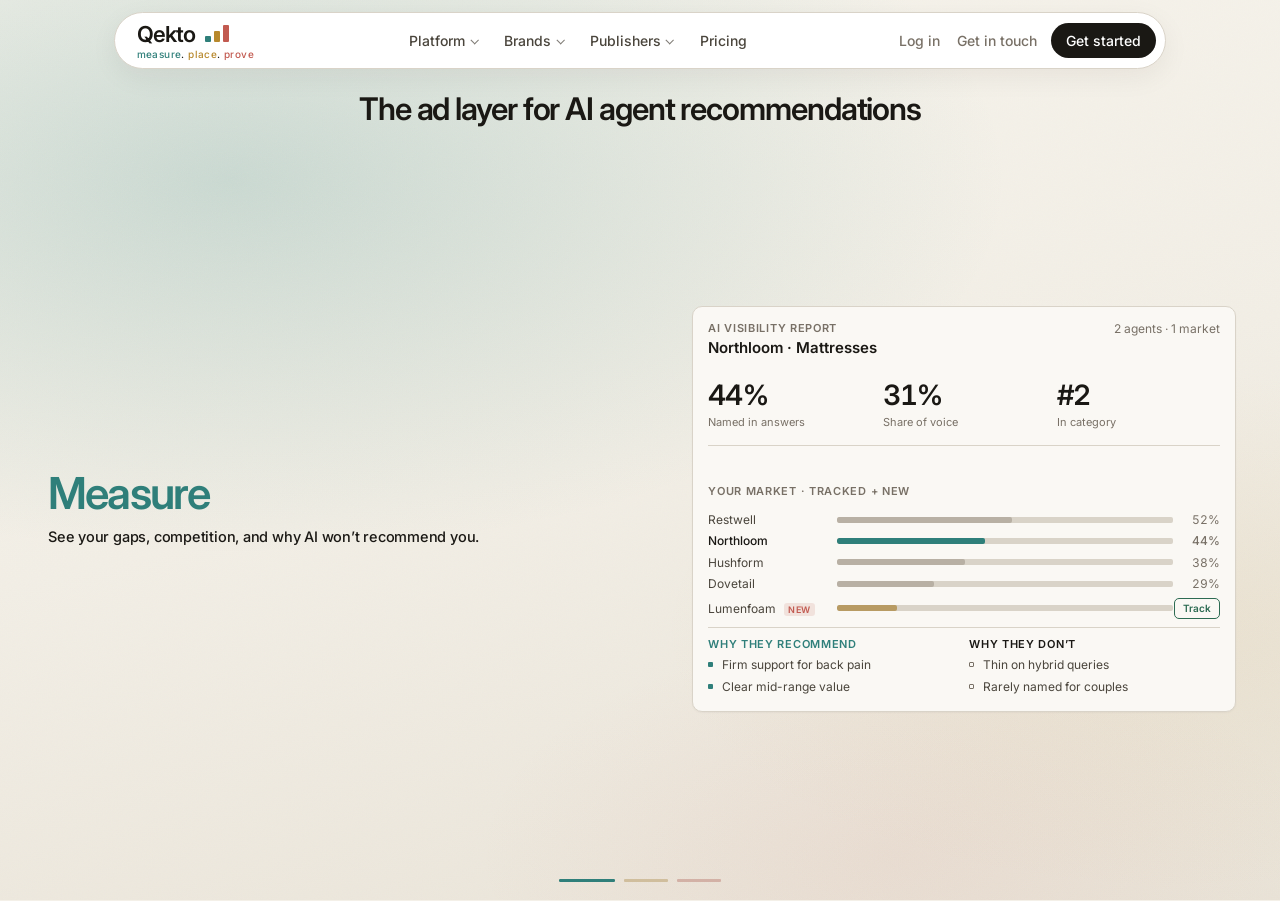
==== index.html @ 801cc5a2 "Label Place and Prove mocks as illustrative examples. Keeps campaign/proof UI from reading as shippe" ====
﻿<!DOCTYPE html>
<html lang="en">
  <head>
    <meta charset="UTF-8" />
    <meta name="viewport" content="width=device-width, initial-scale=1" />
    <title>Qekto | The ad layer for AI agent recommendations</title>
    <meta
      name="description"
      content="Measure where agents name you and where you lack, place labeled campaign content, prove the lift."
    />
    <link rel="icon" href="/assets/favicon.svg" type="image/svg+xml" />
    <link rel="icon" href="/assets/favicon-48.png" type="image/png" sizes="48x48" />
    <link rel="icon" href="/assets/favicon-192.png" type="image/png" sizes="192x192" />
    <link rel="apple-touch-icon" href="/assets/favicon-192.png" />
    <link rel="preconnect" href="https://fonts.googleapis.com" />
    <link rel="preconnect" href="https://fonts.gstatic.com" crossorigin />
    <link
      href="https://fonts.googleapis.com/css2?family=Inter:wght@400;500;600&display=swap"
      rel="stylesheet"
    />
    <link rel="stylesheet" href="styles.css" />
  
    <script type="application/ld+json">
      {
        "@context": "https://schema.org",
        "@type": "Organization",
        "name": "Qekto",
        "url": "https://qekto.com",
        "logo": "https://qekto.com/assets/favicon-512.png"
      }
    </script>
  </head>
  <body>
    <header class="site-header">
      <div class="top">
        <div class="nav-shell">
        <a class="logo" href="/">
          <span class="logo-mark">
            Qekto
            <span class="triad" aria-hidden="true">
              <span class="dot teal"></span>
              <span class="dot yellow"></span>
              <span class="dot red"></span>
            </span>
          </span>
          <span class="logo-tag" aria-hidden="true">
            <span class="teal-text">measure</span>.
            <span class="yellow-text">place</span>.
            <span class="red-text">prove</span>
          </span>
        </a>

        <nav class="site-nav" aria-label="Primary">
          <div class="nav-item">
            <button type="button" class="nav-trigger" aria-expanded="false" data-panel="platform">
              Platform
              <span class="nav-chevron" aria-hidden="true"></span>
            </button>
          </div>

          <div class="nav-item">
            <button type="button" class="nav-trigger" aria-expanded="false" data-panel="brands">
              Brands
              <span class="nav-chevron" aria-hidden="true"></span>
            </button>
          </div>

          <div class="nav-item">
            <button type="button" class="nav-trigger" aria-expanded="false" data-panel="publishers">
              Publishers
              <span class="nav-chevron" aria-hidden="true"></span>
            </button>
          </div>

          <a class="nav-text" href="/pricing.html">Pricing</a>
        </nav>

        <nav class="top-nav" aria-label="Account">
          <a href="https://qekto.app/login">Log in</a>
          <a href="mailto:r1ashwindeshpande@gmail.com?subject=Qekto%20-%20get%20in%20touch">Get in touch</a>
          <a class="btn" href="https://qekto.app/login">Get started</a>
        </nav>

        <button type="button" class="menu-toggle" aria-label="Open menu" aria-expanded="false">
          <span></span><span></span><span></span>
        </button>
        </div>

        <div class="mega-layer">
          <div class="mega" id="panel-platform" hidden>
            <div class="mega-grid">
              <div class="mega-col">
                <p class="mega-heading">The loop</p>
                <a class="mega-link" href="/#measure">
                  <span class="mega-title teal-text">Measure</span>
                  <span class="mega-desc">Gaps, competition, full market, and why AI won’t recommend you.</span>
                </a>
                <a class="mega-link" href="/#place">
                  <span class="mega-title yellow-text">Place</span>
                  <span class="mega-desc">Run campaigns. Place labeled content agents cite.</span>
                </a>
                <a class="mega-link" href="/#prove">
                  <span class="mega-title red-text">Prove</span>
                  <span class="mega-desc">Re-run the same checks. Show the lift.</span>
                </a>
              </div>
              <div class="mega-col">
                <p class="mega-heading">Coming next</p>
                <a class="mega-link" href="/brands.html#alerts">
                  <span class="mega-title">Alerts</span>
                  <span class="mega-desc">Know when share of voice moves.</span>
                </a>
                <a class="mega-link" href="/brands.html#campaigns">
                  <span class="mega-title">Campaigns</span>
                  <span class="mega-desc">Approve a recommended place → prove run.</span>
                </a>
              </div>
              <div class="mega-aside">
                <p class="mega-aside-kicker">Company</p>
                <p class="mega-aside-line">The ad layer for AI agent recommendations.</p>
                <a class="mega-aside-cta" href="https://qekto.app/login">Get started</a>
              </div>
            </div>
          </div>

          <div class="mega" id="panel-brands" hidden>
            <div class="mega-grid mega-grid-2">
              <div class="mega-col">
                <p class="mega-heading">For brands</p>
                <a class="mega-link" href="/brands.html">
                  <span class="mega-title">Overview</span>
                  <span class="mega-desc">Status is the wedge. The ad network is the company.</span>
                </a>
                <a class="mega-link" href="/brands.html#status">
                  <span class="mega-title">AI visibility</span>
                  <span class="mega-desc">Share of voice, queries won and lost.</span>
                </a>
                <a class="mega-link" href="/brands.html#campaigns">
                  <span class="mega-title">Run a campaign</span>
                  <span class="mega-desc">Place where agents read. Prove lift.</span>
                </a>
              </div>
              <div class="mega-aside">
                <p class="mega-aside-kicker">Brands</p>
                <p class="mega-aside-line">Measure gaps. Place with campaigns. Prove the lift.</p>
                <a class="mega-aside-cta" href="https://qekto.app/login">Get started</a>
              </div>
            </div>
          </div>

          <div class="mega" id="panel-publishers" hidden>
            <div class="mega-grid mega-grid-2">
              <div class="mega-col">
                <p class="mega-heading">For publishers</p>
                <a class="mega-link" href="/publishers.html">
                  <span class="mega-title">Overview</span>
                  <span class="mega-desc">Host labeled placements agents already read.</span>
                </a>
                <a class="mega-link" href="/publishers.html#earn">
                  <span class="mega-title">Earn</span>
                  <span class="mega-desc">Brands pay to place. You keep the page real.</span>
                </a>
                <a class="mega-link" href="/publishers.html#apply">
                  <span class="mega-title">Apply</span>
                  <span class="mega-desc">Pilot network — invitation first.</span>
                </a>
              </div>
              <div class="mega-aside">
                <p class="mega-aside-kicker">Publishers</p>
                <p class="mega-aside-line">Same open web agents cite — sponsored, labeled, not cloaked.</p>
                <a class="mega-aside-cta" href="/publishers.html#apply">Apply to host →</a>
              </div>
            </div>
          </div>
        </div>
      </div>
    </header>

    <div class="mobile-drawer" id="mobile-drawer" hidden>
      <div class="mobile-drawer-bar">
        <button type="button" class="mobile-back" hidden aria-hidden="true">
          <span class="mobile-back-chevron" aria-hidden="true"></span>
          Back
        </button>
        <a class="mobile-drawer-logo" href="/">Qekto</a>
        <button type="button" class="mobile-close" aria-label="Close menu">
          <span aria-hidden="true"></span>
        </button>
      </div>

      <div class="mobile-drawer-body">
        <div class="mobile-panel is-active" data-panel="root">
          <button type="button" class="mobile-row" data-go="platform">
            <span>Platform</span>
            <span class="mobile-row-chevron" aria-hidden="true"></span>
          </button>
          <button type="button" class="mobile-row" data-go="brands">
            <span>Brands</span>
            <span class="mobile-row-chevron" aria-hidden="true"></span>
          </button>
          <button type="button" class="mobile-row" data-go="publishers">
            <span>Publishers</span>
            <span class="mobile-row-chevron" aria-hidden="true"></span>
          </button>
          <a class="mobile-row" href="/pricing.html">Pricing</a>
          <a class="mobile-row mobile-row-quiet" href="https://qekto.app/login">Sign in</a>
        </div>

        <div class="mobile-panel" data-panel="platform" hidden>
          <div class="mobile-section">
            <p class="mobile-section-title">The loop</p>
            <a class="mobile-link" href="/#measure">
              <span class="mobile-link-title teal-text">Measure</span>
              <span class="mobile-link-desc">Gaps, competition, full market, and why AI won’t recommend you.</span>
            </a>
            <a class="mobile-link" href="/#place">
              <span class="mobile-link-title yellow-text">Place</span>
              <span class="mobile-link-desc">Run campaigns. Place labeled content agents cite.</span>
            </a>
            <a class="mobile-link" href="/#prove">
              <span class="mobile-link-title red-text">Prove</span>
              <span class="mobile-link-desc">Re-run the same checks. Show the lift.</span>
            </a>
          </div>
          <div class="mobile-section">
            <p class="mobile-section-title">Coming next</p>
            <a class="mobile-link" href="/brands.html#alerts">
              <span class="mobile-link-title">Alerts</span>
              <span class="mobile-link-desc">Know when share of voice moves.</span>
            </a>
            <a class="mobile-link" href="/brands.html#campaigns">
              <span class="mobile-link-title">Campaigns</span>
              <span class="mobile-link-desc">Approve a recommended place → prove run.</span>
            </a>
          </div>
        </div>

        <div class="mobile-panel" data-panel="brands" hidden>
          <div class="mobile-section">
            <p class="mobile-section-title">For brands</p>
            <a class="mobile-link" href="/brands.html">
              <span class="mobile-link-title">Overview</span>
              <span class="mobile-link-desc">Status is the wedge. The ad network is the company.</span>
            </a>
            <a class="mobile-link" href="/brands.html#status">
              <span class="mobile-link-title">AI visibility</span>
              <span class="mobile-link-desc">Share of voice, queries won and lost.</span>
            </a>
            <a class="mobile-link" href="/brands.html#campaigns">
              <span class="mobile-link-title">Run a campaign</span>
              <span class="mobile-link-desc">Place where agents read. Prove lift.</span>
            </a>
          </div>
        </div>

        <div class="mobile-panel" data-panel="publishers" hidden>
          <div class="mobile-section">
            <p class="mobile-section-title">For publishers</p>
            <a class="mobile-link" href="/publishers.html">
              <span class="mobile-link-title">Overview</span>
              <span class="mobile-link-desc">Host labeled placements agents already read.</span>
            </a>
            <a class="mobile-link" href="/publishers.html#earn">
              <span class="mobile-link-title">Earn</span>
              <span class="mobile-link-desc">Brands pay to place. You keep the page real.</span>
            </a>
            <a class="mobile-link" href="/publishers.html#apply">
              <span class="mobile-link-title">Apply</span>
              <span class="mobile-link-desc">Pilot network — invitation first.</span>
            </a>
          </div>
        </div>
      </div>

      <div class="mobile-drawer-auth">
        <a class="btn" href="https://qekto.app/login">Get started</a>
        <a class="btn btn-outline" href="mailto:r1ashwindeshpande@gmail.com?subject=Qekto%20-%20get%20in%20touch">Get in touch</a>
      </div>
    </div>

    <p class="company-pitch">The ad layer for AI agent recommendations</p>

    <div class="rail" data-step="0">
      <section class="beat is-active" data-beat="0" id="measure">
        <div class="beat-copy">
          <h1 class="teal-text">Measure</h1>
          <p class="lead">See your gaps, competition, and why AI won’t recommend you.</p>
        </div>

        <div class="instance" aria-hidden="true">
          <div class="ui-card">
            <div class="ui-top">
              <div>
                <p class="ui-eyebrow">AI Visibility Report</p>
                <p class="ui-brand">Northloom · Mattresses</p>
              </div>
              <p class="ui-agents">2 agents · 1 market</p>
            </div>
            <div class="ui-stats">
              <div>
                <p class="ui-stat-num teal-text">44%</p>
                <p class="ui-stat-label">Named in answers</p>
              </div>
              <div>
                <p class="ui-stat-num teal-text">31%</p>
                <p class="ui-stat-label">Share of voice</p>
              </div>
              <div>
                <p class="ui-stat-num">#2</p>
                <p class="ui-stat-label">In category</p>
              </div>
            </div>
            <p class="ui-section">Your market · tracked + new</p>
            <ul class="sov-list">
              <li>
                <span>Restwell</span>
                <span class="bar-track"><span class="bar" style="--w: 52%"></span></span>
                <span class="pct">52%</span>
              </li>
              <li class="you">
                <span>Northloom</span>
                <span class="bar-track"><span class="bar you-bar" style="--w: 44%"></span></span>
                <span class="pct teal-text">44%</span>
              </li>
              <li>
                <span>Hushform</span>
                <span class="bar-track"><span class="bar" style="--w: 38%"></span></span>
                <span class="pct">38%</span>
              </li>
              <li>
                <span>Dovetail</span>
                <span class="bar-track"><span class="bar" style="--w: 29%"></span></span>
                <span class="pct">29%</span>
              </li>
              <li class="detected">
                <span>Lumenfoam <em class="new-tag">New</em></span>
                <span class="bar-track"><span class="bar" style="--w: 18%"></span></span>
                <span class="track-chip">Track</span>
              </li>
            </ul>
            <div class="why-grid">
              <div class="why-col why-yes">
                <p class="ui-section">Why they recommend</p>
                <ul class="why-list">
                  <li>Firm support for back pain</li>
                  <li>Clear mid-range value</li>
                </ul>
              </div>
              <div class="why-col why-no">
                <p class="ui-section">Why they don’t</p>
                <ul class="why-list">
                  <li>Thin on hybrid queries</li>
                  <li>Rarely named for couples</li>
                </ul>
              </div>
            </div>
          </div>
        </div>
      </section>

      <section class="beat" data-beat="1" id="place">
        <div class="beat-copy">
          <h1 class="yellow-text">Place content</h1>
          <p class="lead">Run campaigns. Place labeled content agents cite.</p>
          <p class="beat-note">Illustrative example — here&rsquo;s what this will look like. Campaigns are next.</p>
        </div>

        <div class="instance instance-place" aria-hidden="true">
          <div class="place-stage">
            <div class="browser-frame">
              <div class="browser-top">
                <span class="traffic" aria-hidden="true">
                  <span class="tl tl-close"></span>
                  <span class="tl tl-min"></span>
                  <span class="tl tl-max"></span>
                </span>
                <div class="browser-tabs" aria-hidden="true">
                  <span class="browser-tab is-active">
                    <span class="browser-favicon"></span>
                    Best firm mattresses
                  </span>
                </div>
              </div>
              <div class="browser-toolbar" aria-hidden="true">
                <span class="browser-nav">
                  <span class="browser-nav-btn"></span>
                  <span class="browser-nav-btn is-fwd"></span>
                  <span class="browser-nav-btn is-reload"></span>
                </span>
                <div class="browser-omnibox">
                  <span class="browser-lock"></span>
                  <span class="browser-url">restindex.com/best-firm-mattress</span>
                </div>
              </div>
              <div class="ui-card publisher">
                <p class="pub-kicker">Buying guide · Updated this week</p>
                <p class="pub-title">Best firm mattresses for back pain</p>
                <p class="pub-body">
                  Agents reading this page pull brand names from the ranked shortlist
                  below — including labeled picks woven into the article. The page
                  stays a normal guide: clear ranking, plain language, and a
                  sponsored block agents can cite without a hidden trick.
                </p>
                <div class="pub-pick">
                  <p class="pub-pick-label">Sponsored</p>
                  <p class="pub-pick-name">Northloom Firm Support Foam</p>
                  <p class="pub-pick-why">
                    Steady mid-firm feel, long warranty, strong fit for side sleepers
                    with lower-back pain — cited on long-tail support queries.
                  </p>
                </div>
                <ol class="pub-list">
                  <li>Restwell Adaptive</li>
                  <li>Hushform Grid Core</li>
                  <li>Dovetail Dual Comfort</li>
                </ol>
              </div>
            </div>

            <div class="phone-frame">
              <div class="phone-bezel">
                <div class="phone-island"></div>
                <div class="phone-scroll">
                  <p class="phone-site">restindex</p>
                  <p class="phone-kicker">Buying guide</p>
                  <p class="phone-title">Best firm mattresses for back pain</p>
                  <p class="phone-body">
                    Labeled picks agents can cite — not hidden injection.
                  </p>
                  <div class="phone-pick">
                    <p class="phone-pick-label">Sponsored</p>
                    <p class="phone-pick-name">Northloom Firm Support Foam</p>
                    <p class="phone-pick-why">
                      Mid-firm feel · strong for lower-back pain queries
                    </p>
                  </div>
                  <ol class="phone-list">
                    <li>Restwell Adaptive</li>
                    <li>Hushform Grid Core</li>
                    <li>Dovetail Dual Comfort</li>
                  </ol>
                </div>
              </div>
            </div>
          </div>
        </div>
      </section>

      <section class="beat" data-beat="2" id="prove">
        <div class="beat-copy">
          <h1 class="red-text">Prove the lift</h1>
          <p class="lead">Re-run the same checks. Show the before and after.</p>
          <p class="beat-note">Illustrative example — here&rsquo;s what this will look like. Proof runs are next.</p>
        </div>

        <div class="instance" aria-hidden="true">
          <div class="ui-card lift-card">
            <div class="ui-top">
              <div>
                <p class="ui-eyebrow">Campaign receipt</p>
                <p class="ui-brand">Northloom · Mattresses</p>
              </div>
              <p class="ui-agents">14-day window</p>
            </div>
            <div class="ui-stats lift-stats">
              <div>
                <p class="ui-stat-num">11% → <span class="red-text">38%</span></p>
                <p class="ui-stat-label">Named in answers</p>
              </div>
              <div>
                <p class="ui-stat-num red-text">+27 pts</p>
                <p class="ui-stat-label">Absolute lift</p>
              </div>
              <div>
                <p class="ui-stat-num">#6 → <span class="red-text">#2</span></p>
                <p class="ui-stat-label">Category rank</p>
              </div>
            </div>
            <p class="ui-section">Named in answers · 14 days</p>
            <svg
              viewBox="0 0 360 168"
              class="lift-chart"
              role="img"
              aria-label="Named-in-answers rate rising from 11 percent to 38 percent over 14 days"
            >
              <defs>
                <linearGradient id="lift-fill" x1="0" y1="0" x2="0" y2="1">
                  <stop offset="0%" stop-color="#c25a50" stop-opacity="0.22" />
                  <stop offset="100%" stop-color="#c25a50" stop-opacity="0" />
                </linearGradient>
              </defs>
              <line x1="40" y1="28" x2="340" y2="28" class="lift-grid" />
              <line x1="40" y1="60" x2="340" y2="60" class="lift-grid" />
              <line x1="40" y1="92" x2="340" y2="92" class="lift-grid" />
              <line x1="40" y1="124" x2="340" y2="124" class="lift-grid" />
              <text x="34" y="32" class="lift-axis" text-anchor="end">40%</text>
              <text x="34" y="64" class="lift-axis" text-anchor="end">30%</text>
              <text x="34" y="96" class="lift-axis" text-anchor="end">20%</text>
              <text x="34" y="128" class="lift-axis" text-anchor="end">10%</text>
              <text x="40" y="148" class="lift-axis">Day 1</text>
              <text x="190" y="148" class="lift-axis" text-anchor="middle">Day 7</text>
              <text x="340" y="148" class="lift-axis" text-anchor="end">Day 14</text>
              <path
                class="lift-area"
                d="M40,120.5 L80,118 L120,114 L160,102 L200,86 L240,64 L280,48 L340,34.4 L340,124 L40,124 Z"
                fill="url(#lift-fill)"
              />
              <polyline
                class="lift-line"
                points="40,120.5 80,118 120,114 160,102 200,86 240,64 280,48 340,34.4"
                fill="none"
                stroke-width="2.25"
              />
              <circle cx="40" cy="120.5" r="3.5" fill="#787066" />
              <circle class="lift-end" cx="340" cy="34.4" r="4.5" fill="#c25a50" />
              <text x="48" y="118" class="lift-point">11%</text>
              <text x="332" y="28" class="lift-point lift-point-end" text-anchor="end">38%</text>
            </svg>
            <ul class="lift-notes">
              <li>Named in answers +27 pts</li>
              <li>Won “best firm mattress for back pain”</li>
              <li>Cite rate up on long-tail queries</li>
            </ul>
          </div>
        </div>
      </section>
    </div>

    <div class="stepper" role="tablist" aria-label="Product loop">
      <button type="button" class="step-dot is-active" data-go="0" aria-label="Measure">
        <span class="step-fill"></span>
      </button>
      <button type="button" class="step-dot" data-go="1" aria-label="Place content">
        <span class="step-fill"></span>
      </button>
      <button type="button" class="step-dot" data-go="2" aria-label="Prove the lift">
        <span class="step-fill"></span>
      </button>
    </div>

    <div class="dock">
      <div class="dock-auth">
        <a class="btn btn-outline" href="mailto:r1ashwindeshpande@gmail.com?subject=Qekto%20-%20get%20in%20touch">Get in touch</a>
        <a class="btn" href="https://qekto.app/login">Get started</a>
      </div>
    </div>

    <p class="scroll-cue" aria-hidden="true">
      <span class="scroll-cue-chevron"></span>
      <span class="scroll-cue-chevron"></span>
    </p>

    <script src="nav.js" defer></script>
    <script src="stage.js" defer></script>
  </body>
</html>
---- styles.css ----
/* Match ycf26 DESIGN.md — oatmeal chrome + Qekto signal triad. */
:root {
  --accent: #2f7f7a;
  --accent-hover: #256861;
  --canvas: #f4f0e8;
  --ink: #1a1814;
  --body: #4a453c;
  --mute: #787066;
  --hairline: #d9d3c8;
  --hairline-strong: #c4bdb2;
  --signal-teal: #2f7f7a;
  --signal-yellow: #b8892d;
  --signal-red: #c25a50;
  --surface: #faf8f4;
  --header-h: 4.75rem;
  --pitch-h: 3.25rem;
  --dock-h: 5.25rem;
}

* {
  box-sizing: border-box;
  margin: 0;
  padding: 0;
}

html,
body {
  min-height: 100%;
}

body {
  min-height: 100dvh;
  background: var(--canvas);
  color: var(--body);
  font-family: Inter, system-ui, sans-serif;
  font-size: 14px;
  isolation: isolate;
}

/* Soft triad washes + paper grain — landing atmosphere, not flat oatmeal. */
body::before {
  content: "";
  position: fixed;
  inset: 0;
  z-index: -2;
  pointer-events: none;
  background:
    radial-gradient(
      ellipse 90% 60% at 8% 12%,
      color-mix(in srgb, var(--signal-teal) 16%, transparent),
      transparent 62%
    ),
    radial-gradient(
      ellipse 80% 55% at 96% 28%,
      color-mix(in srgb, var(--signal-yellow) 14%, transparent),
      transparent 60%
    ),
    radial-gradient(
      ellipse 85% 58% at 55% 100%,
      color-mix(in srgb, var(--signal-red) 12%, transparent),
      transparent 58%
    ),
    linear-gradient(
      168deg,
      #f8f4ec 0%,
      var(--canvas) 42%,
      #ebe4d8 100%
    );
  transition: background 0.55s ease;
}

body:has(.rail[data-step="0"])::before {
  background:
    radial-gradient(
      ellipse 95% 65% at 18% 20%,
      color-mix(in srgb, var(--signal-teal) 22%, transparent),
      transparent 64%
    ),
    radial-gradient(
      ellipse 70% 50% at 92% 70%,
      color-mix(in srgb, var(--signal-yellow) 8%, transparent),
      transparent 58%
    ),
    radial-gradient(
      ellipse 60% 45% at 70% 95%,
      color-mix(in srgb, var(--signal-red) 7%, transparent),
      transparent 55%
    ),
    linear-gradient(168deg, #f6f3eb 0%, #f1ede4 50%, #e8e2d6 100%);
}

body:has(.rail[data-step="1"])::before {
  background:
    radial-gradient(
      ellipse 90% 60% at 82% 22%,
      color-mix(in srgb, var(--signal-yellow) 20%, transparent),
      transparent 62%
    ),
    radial-gradient(
      ellipse 70% 50% at 10% 75%,
      color-mix(in srgb, var(--signal-teal) 9%, transparent),
      transparent 58%
    ),
    radial-gradient(
      ellipse 65% 48% at 48% 98%,
      color-mix(in srgb, var(--signal-red) 8%, transparent),
      transparent 55%
    ),
    linear-gradient(168deg, #f8f3e6 0%, #f3ece0 50%, #ebe3d4 100%);
}

body:has(.rail[data-step="2"])::before {
  background:
    radial-gradient(
      ellipse 90% 62% at 50% 88%,
      color-mix(in srgb, var(--signal-red) 18%, transparent),
      transparent 60%
    ),
    radial-gradient(
      ellipse 70% 50% at 8% 18%,
      color-mix(in srgb, var(--signal-teal) 9%, transparent),
      transparent 58%
    ),
    radial-gradient(
      ellipse 65% 48% at 94% 30%,
      color-mix(in srgb, var(--signal-yellow) 9%, transparent),
      transparent 55%
    ),
    linear-gradient(168deg, #f7f1ea 0%, #f2e9e3 50%, #ebe0d8 100%);
}

body::after {
  content: "";
  position: fixed;
  inset: 0;
  z-index: -1;
  pointer-events: none;
  opacity: 0.45;
  mix-blend-mode: soft-light;
  background-image: url("data:image/svg+xml,%3Csvg xmlns='http://www.w3.org/2000/svg' width='180' height='180'%3E%3Cfilter id='n'%3E%3CfeTurbulence type='fractalNoise' baseFrequency='0.8' numOctaves='4' stitchTiles='stitch'/%3E%3C/filter%3E%3Crect width='100%25' height='100%25' filter='url(%23n)' opacity='0.55'/%3E%3C/svg%3E");
  background-size: 180px 180px;
}

.site-header {
  position: sticky;
  top: 0;
  z-index: 100;
  background: transparent !important;
  backdrop-filter: none !important;
  border-bottom: none !important;
  box-shadow: none;
  overflow: visible;
}

.top {
  display: flex;
  align-items: center;
  justify-content: center;
  gap: 1rem;
  max-width: 1100px;
  margin: 0 auto;
  padding: 0.75rem 1.5rem 0.45rem;
  border-bottom: none;
  background: transparent;
  backdrop-filter: none;
  position: relative;
  top: auto;
  z-index: auto;
  min-height: 0;
  overflow: visible;
}

.nav-shell {
  display: flex;
  align-items: center;
  justify-content: space-between;
  gap: 1rem;
  width: 100%;
  padding: 0.45rem 0.55rem 0.45rem 1rem;
  background: #fff;
  border: 1px solid var(--hairline);
  border-radius: 999px;
  box-shadow: 0 8px 28px rgba(26, 24, 20, 0.06);
  overflow: visible;
}

.company-pitch {
  max-width: 1100px;
  margin: 0 auto;
  padding: 1rem 1.5rem 0.55rem;
  font-size: clamp(1.35rem, 2.8vw, 1.95rem);
  font-weight: 600;
  letter-spacing: -0.035em;
  line-height: 1.25;
  color: var(--ink);
  text-align: center;
}

.page .company-pitch {
  font-size: clamp(1.05rem, 2vw, 1.35rem);
  padding: 0.85rem 1.5rem 1.1rem;
}

.logo {
  display: inline-flex;
  flex-direction: column;
  align-items: flex-start;
  gap: 0.25rem;
  color: var(--ink);
  text-decoration: none;
  flex-shrink: 0;
  padding: 0.15rem 0.35rem;
}

.logo:hover {
  opacity: 0.85;
}

.logo-mark {
  display: inline-flex;
  align-items: center;
  gap: 0.6rem;
  font-size: 22px;
  font-weight: 600;
  letter-spacing: -0.04em;
  line-height: 1;
}

.logo-tag {
  display: block;
  font-size: 10px;
  font-weight: 500;
  letter-spacing: 0.04em;
  line-height: 1;
  text-transform: lowercase;
}

.site-nav {
  display: none;
  align-items: center;
  gap: 0.1rem;
  flex: 1 1 auto;
  justify-content: center;
}

.nav-item {
  position: static;
}

.nav-trigger,
.nav-text {
  display: inline-flex;
  align-items: center;
  gap: 0.35rem;
  border: none;
  background: transparent;
  color: var(--body);
  font: inherit;
  font-size: 14px;
  font-weight: 500;
  padding: 0.55rem 0.8rem;
  border-radius: 999px;
  cursor: pointer;
  text-decoration: none;
  white-space: nowrap;
}

.nav-trigger:hover,
.nav-text:hover,
.nav-text.is-active,
.nav-trigger[aria-expanded="true"] {
  color: var(--ink);
  background: color-mix(in srgb, var(--ink) 5%, transparent);
}

.nav-chevron {
  width: 6px;
  height: 6px;
  border-right: 1.5px solid currentColor;
  border-bottom: 1.5px solid currentColor;
  transform: rotate(45deg) translateY(-1px);
  opacity: 0.7;
}

.nav-trigger[aria-expanded="true"] .nav-chevron {
  transform: rotate(225deg) translateY(-1px);
}

/* Stripe-style white mega panel — same width as the nav pill */
.mega-layer {
  position: absolute;
  left: 0;
  right: 0;
  top: calc(100% + 0.4rem);
  z-index: 300;
  pointer-events: none;
}

.site-header.mega-open .mega-layer {
  pointer-events: auto;
}

.mega {
  position: relative;
  left: auto;
  width: 100%;
  margin: 0;
  padding: 1.25rem 1.3rem 1.35rem;
  background: #fff;
  border: 1px solid var(--hairline);
  border-radius: 20px;
  box-shadow: 0 18px 50px rgba(26, 24, 20, 0.14);
  z-index: 300;
  opacity: 0;
  visibility: hidden;
  pointer-events: none;
  transform: translateY(8px);
  transition:
    opacity 0.18s ease,
    transform 0.18s ease,
    visibility 0.18s;
}

.mega.is-open {
  opacity: 1;
  visibility: visible;
  pointer-events: auto;
  transform: translateY(0);
}

.mega[hidden] {
  display: none !important;
}

.mega-grid {
  display: grid;
  grid-template-columns: 1.1fr 1fr 0.9fr;
  gap: 1.25rem;
}

.mega-grid-2 {
  grid-template-columns: 1.3fr 0.9fr;
}

.mega-heading {
  font-size: 11px;
  font-weight: 600;
  letter-spacing: 0.06em;
  text-transform: uppercase;
  color: var(--mute);
  margin-bottom: 0.65rem;
}

.mega-link {
  display: flex;
  flex-direction: column;
  gap: 0.15rem;
  padding: 0.45rem 0.5rem;
  margin: 0 -0.5rem 0.15rem;
  border-radius: 8px;
  text-decoration: none;
}

.mega-link:hover {
  background: color-mix(in srgb, var(--ink) 4%, transparent);
}

.mega-title {
  font-size: 14px;
  font-weight: 600;
  color: var(--ink);
}

.mega-desc {
  font-size: 12px;
  line-height: 1.4;
  color: var(--mute);
}

.mega-aside {
  background: color-mix(in srgb, var(--canvas) 70%, var(--surface));
  border: 1px solid var(--hairline);
  border-radius: 10px;
  padding: 0.9rem 0.95rem;
  display: flex;
  flex-direction: column;
  gap: 0.45rem;
}

.mega-aside-kicker {
  font-size: 11px;
  font-weight: 600;
  letter-spacing: 0.06em;
  text-transform: uppercase;
  color: var(--mute);
}

.mega-aside-line {
  font-size: 13px;
  line-height: 1.45;
  color: var(--ink);
  font-weight: 500;
}

.mega-aside-cta {
  margin-top: auto;
  font-size: 13px;
  font-weight: 500;
  color: var(--ink);
  text-decoration: none;
}

.mega-aside-cta:hover {
  text-decoration: underline;
}

.menu-toggle {
  display: none;
  width: 2.4rem;
  height: 2.4rem;
  border: none;
  background: color-mix(in srgb, var(--ink) 6%, #fff);
  padding: 0;
  cursor: pointer;
  flex-direction: column;
  justify-content: center;
  align-items: center;
  gap: 4px;
  border-radius: 10px;
  flex-shrink: 0;
}

.menu-toggle span {
  display: block;
  width: 14px;
  height: 1.5px;
  background: var(--ink);
  border-radius: 1px;
}

.btn-outline {
  background: #fff;
  color: var(--ink);
  border: 1px solid var(--hairline-strong);
}

.btn-outline:hover {
  background: color-mix(in srgb, var(--ink) 4%, #fff);
}

.mobile-drawer {
  display: none;
}

.page {
  overflow: auto;
}

.page-main {
  max-width: 920px;
  margin: 0 auto;
  padding: 1.5rem 1.5rem 5rem;
}

.page-hero {
  padding: 1.75rem 0 2.75rem;
}

.page-audience {
  font-size: clamp(3.75rem, 14vw, 7.5rem);
  font-weight: 600;
  letter-spacing: -0.055em;
  line-height: 0.92;
  color: var(--ink);
  margin: 0 0 1.35rem;
}

.page-kicker {
  font-size: 12px;
  font-weight: 600;
  letter-spacing: 0.07em;
  text-transform: uppercase;
  color: var(--mute);
  margin-bottom: 0.75rem;
}

.page-title {
  font-size: clamp(1.85rem, 4.2vw, 2.85rem);
  font-weight: 600;
  letter-spacing: -0.04em;
  line-height: 1.12;
  color: var(--ink);
  margin-bottom: 1rem;
  max-width: 18ch;
}

.page-lead {
  font-size: clamp(1.05rem, 2vw, 1.2rem);
  line-height: 1.55;
  color: var(--body);
  margin-bottom: 1.75rem;
  max-width: 36rem;
}

.page-actions {
  display: flex;
  align-items: center;
  flex-wrap: wrap;
  gap: 1rem 1.25rem;
}

.feature-stack {
  display: flex;
  flex-direction: column;
  gap: 1.15rem;
}

.feature {
  padding: 1.75rem 1.6rem 1.85rem;
  border-radius: 20px;
  border: 1px solid var(--hairline);
}

.feature-teal {
  background: color-mix(in srgb, var(--signal-teal) 11%, var(--surface));
  border-color: color-mix(in srgb, var(--signal-teal) 28%, var(--hairline));
}

.feature-yellow {
  background: color-mix(in srgb, var(--signal-yellow) 12%, var(--surface));
  border-color: color-mix(in srgb, var(--signal-yellow) 32%, var(--hairline));
}

.feature-red {
  background: color-mix(in srgb, var(--signal-red) 10%, var(--surface));
  border-color: color-mix(in srgb, var(--signal-red) 26%, var(--hairline));
}

.feature-step {
  font-size: clamp(1.5rem, 3.5vw, 2rem);
  font-weight: 600;
  letter-spacing: -0.04em;
  line-height: 1;
  margin-bottom: 0.85rem;
}

.feature h2 {
  font-size: clamp(1.2rem, 2.4vw, 1.45rem);
  font-weight: 600;
  letter-spacing: -0.03em;
  color: var(--ink);
  margin-bottom: 0.55rem;
}

.feature p {
  font-size: 16px;
  line-height: 1.55;
  color: var(--body);
  max-width: 38rem;
}

.feature .btn {
  margin-top: 1.15rem;
}

.page-section {
  padding: 1.35rem 0;
  border-top: 1px solid var(--hairline);
}

.page-section h2 {
  font-size: 18px;
  font-weight: 600;
  color: var(--ink);
  margin-bottom: 0.45rem;
}

.page-section p {
  font-size: 15px;
  line-height: 1.55;
  color: var(--body);
  margin-bottom: 0.85rem;
}

.price-grid {
  display: grid;
  grid-template-columns: repeat(3, minmax(0, 1fr));
  gap: 1.15rem;
  margin-top: 0.25rem;
}

.price-card {
  background: var(--surface);
  border: 1px solid var(--hairline);
  border-radius: 18px;
  padding: 1.45rem 1.3rem 1.4rem;
  display: flex;
  flex-direction: column;
  gap: 0.55rem;
  min-height: 18rem;
}

.price-card-accent {
  border-color: color-mix(in srgb, var(--signal-yellow) 40%, var(--hairline));
}

.price-name {
  font-size: 13px;
  font-weight: 600;
  letter-spacing: 0.04em;
  text-transform: uppercase;
}

.price-amount {
  font-size: clamp(1.75rem, 3vw, 2.15rem);
  font-weight: 600;
  letter-spacing: -0.03em;
  color: var(--ink);
}

.price-note {
  font-size: 14px;
  color: var(--mute);
  line-height: 1.4;
}

.price-list {
  list-style: none;
  display: flex;
  flex-direction: column;
  gap: 0.4rem;
  font-size: 14px;
  color: var(--body);
  margin: 0.45rem 0 0.65rem;
  flex: 1;
}

.price-list li {
  padding-left: 0.85rem;
  position: relative;
}

.price-list li::before {
  content: "";
  position: absolute;
  left: 0;
  top: 0.55em;
  width: 5px;
  height: 5px;
  border-radius: 50%;
  background: var(--ink);
  opacity: 0.35;
}

.price-card .btn {
  margin-top: auto;
  align-self: flex-start;
}

@media (max-width: 820px) {
  .price-grid {
    grid-template-columns: 1fr;
  }

  .page-title {
    max-width: none;
  }
}

.logo .triad {
  display: inline-flex;
  align-items: flex-end;
  gap: 3px;
  height: 0.78em;
  margin-top: 0;
}

.triad {
  display: inline-flex;
  align-items: flex-end;
  gap: 3px;
  height: 12px;
}

/* Mini progress bars: measure → place → prove */
.dot {
  display: block;
  width: 5px;
  border-radius: 1px;
}

.dot.teal {
  height: 35%;
  background: var(--signal-teal);
}

.dot.yellow {
  height: 65%;
  background: var(--signal-yellow);
}

.dot.red {
  height: 100%;
  background: var(--signal-red);
}

.logo .dot {
  width: 0.28em;
  min-width: 4px;
}

.logo .dot.teal {
  height: 35%;
}

.logo .dot.yellow {
  height: 65%;
}

.logo .dot.red {
  height: 100%;
}

.top-nav {
  display: flex;
  align-items: center;
  gap: 0.65rem;
  flex-shrink: 0;
}

.dock {
  display: none;
}

.dock-auth {
  display: none;
}

.top-nav a {
  color: var(--mute);
  text-decoration: none;
  font-size: 14px;
  font-weight: 500;
  padding: 0 0.2rem;
  white-space: nowrap;
}

.top-nav a:hover {
  color: var(--ink);
  text-decoration: underline;
}

.actions {
  display: flex;
  align-items: center;
  gap: 1rem;
}

.btn {
  display: inline-flex;
  align-items: center;
  justify-content: center;
  height: 2.5rem;
  padding: 0 1.15rem;
  background: var(--ink);
  color: #fff;
  text-decoration: none;
  font-size: 14px;
  font-weight: 500;
  border-radius: 8px;
}

.btn:hover {
  background: #2c2924;
  text-decoration: none;
}

.top-nav .btn,
.dock-auth .btn {
  color: #fff;
}

.top-nav .btn {
  height: 2.15rem;
  padding: 0 0.95rem;
  border-radius: 999px;
}

.top-nav .btn:hover,
.dock-auth .btn:hover {
  color: #fff;
  text-decoration: none;
  background: #2c2924;
}

.teal-text {
  color: var(--signal-teal);
}

.yellow-text {
  color: var(--signal-yellow);
}

.red-text {
  color: var(--signal-red);
}

.beat-copy h1 {
  font-size: clamp(2.75rem, 7vw, 4.25rem);
  font-weight: 600;
  letter-spacing: -0.04em;
  line-height: 1;
  margin-bottom: 1rem;
}

.lead {
  font-size: 16px;
  line-height: 1.55;
  color: var(--body);
  max-width: 28rem;
  margin-bottom: 1.75rem;
}

.beat-copy .beat-note {
  font-size: 12px;
  line-height: 1.45;
  color: var(--mute);
  max-width: 28rem;
  margin: -1.15rem 0 1.75rem;
}

/* ---- Instance / mock UI ---- */

/* Browser chrome — Place only (content placed on real webpages). */
.browser-frame {
  display: flex;
  flex-direction: column;
  width: 100%;
  height: 100%;
  min-height: 0;
  background: #e8e4db;
  border: 1px solid var(--hairline-strong);
  border-radius: 12px;
  overflow: hidden;
  box-shadow: 0 12px 32px rgba(26, 24, 20, 0.1);
  position: relative;
  z-index: 1;
}

.browser-top {
  display: flex;
  align-items: flex-end;
  gap: 0.65rem;
  flex-shrink: 0;
  padding: 0.45rem 0.55rem 0;
  background: #ddd8ce;
  border-bottom: 1px solid color-mix(in srgb, var(--ink) 8%, transparent);
  min-height: 2.15rem;
}

.traffic {
  display: inline-flex;
  align-items: center;
  gap: 6px;
  flex-shrink: 0;
  padding: 0 0.15rem 0.55rem;
}

.tl {
  width: 10px;
  height: 10px;
  border-radius: 50%;
  display: block;
}

.tl-close {
  background: #ff5f57;
}

.tl-min {
  background: #febc2e;
}

.tl-max {
  background: #28c840;
}

.browser-tabs {
  display: flex;
  align-items: flex-end;
  flex: 1 1 auto;
  min-width: 0;
  overflow: hidden;
}

.browser-tab {
  display: inline-flex;
  align-items: center;
  gap: 0.4rem;
  max-width: 14rem;
  padding: 0.4rem 0.75rem 0.45rem;
  background: #f4f0e8;
  border: 1px solid color-mix(in srgb, var(--ink) 8%, transparent);
  border-bottom: none;
  border-radius: 8px 8px 0 0;
  font-size: 11px;
  font-weight: 500;
  color: var(--ink);
  white-space: nowrap;
  overflow: hidden;
  text-overflow: ellipsis;
}

.browser-favicon {
  width: 8px;
  height: 8px;
  border-radius: 2px;
  background: var(--signal-yellow);
  flex-shrink: 0;
}

.browser-toolbar {
  display: flex;
  align-items: center;
  gap: 0.55rem;
  flex-shrink: 0;
  padding: 0.45rem 0.6rem 0.5rem;
  background: #f4f0e8;
  border-bottom: 1px solid var(--hairline);
}

.browser-nav {
  display: inline-flex;
  align-items: center;
  gap: 0.35rem;
  flex-shrink: 0;
}

.browser-nav-btn {
  width: 14px;
  height: 14px;
  border-radius: 50%;
  border: 1.25px solid var(--mute-soft, #a39c92);
  display: block;
  position: relative;
  opacity: 0.7;
}

.browser-nav-btn::before {
  content: "";
  position: absolute;
  left: 4px;
  top: 3.5px;
  width: 4px;
  height: 4px;
  border-left: 1.25px solid var(--mute);
  border-bottom: 1.25px solid var(--mute);
  transform: rotate(45deg);
}

.browser-nav-btn.is-fwd::before {
  left: 3px;
  transform: rotate(-135deg);
}

.browser-nav-btn.is-reload::before {
  left: 3px;
  top: 2.5px;
  width: 6px;
  height: 6px;
  border: 1.25px solid var(--mute);
  border-right-color: transparent;
  border-radius: 50%;
  transform: none;
}

.browser-omnibox {
  flex: 1 1 auto;
  min-width: 0;
  display: flex;
  align-items: center;
  gap: 0.4rem;
  height: 1.55rem;
  padding: 0 0.65rem;
  background: #fff;
  border: 1px solid var(--hairline);
  border-radius: 999px;
}

.browser-lock {
  width: 8px;
  height: 9px;
  border: 1.25px solid var(--mute);
  border-radius: 2px 2px 1px 1px;
  position: relative;
  flex-shrink: 0;
  opacity: 0.75;
}

.browser-lock::before {
  content: "";
  position: absolute;
  left: 1px;
  top: -4px;
  width: 4px;
  height: 4px;
  border: 1.25px solid var(--mute);
  border-bottom: none;
  border-radius: 4px 4px 0 0;
}

.browser-url {
  font-size: 11px;
  font-weight: 500;
  color: var(--body);
  font-family: ui-monospace, monospace;
  white-space: nowrap;
  overflow: hidden;
  text-overflow: ellipsis;
}

.browser-frame .ui-card {
  flex: 1 1 auto;
  min-height: 0;
  border: none;
  border-radius: 0;
  box-shadow: none;
  background: #fff;
}

.place-stage {
  position: relative;
  display: block;
  width: 100%;
  height: 100%;
  min-height: 0;
}

.place-stage .browser-frame {
  width: 100%;
  height: 100%;
}

.phone-frame {
  display: none;
  position: absolute;
  z-index: 3;
  right: -0.35rem;
  bottom: -1.1rem;
  pointer-events: none;
  width: auto;
  height: auto;
}

.phone-bezel {
  /* iPhone-like portrait (~9:19.5) — never stretch to the laptop height. */
  width: 9.25rem;
  height: auto;
  aspect-ratio: 9 / 19.5;
  max-height: none;
  background: #141210;
  border: 1.5px solid #2c2924;
  border-radius: 1.7rem;
  padding: 0.42rem 0.3rem 0.48rem;
  box-shadow:
    0 18px 36px rgba(26, 24, 20, 0.22),
    0 2px 0 rgba(255, 255, 255, 0.06) inset;
  display: flex;
  flex-direction: column;
  box-sizing: border-box;
  position: relative;
  flex: none;
  overflow: hidden;
}

/* Volume rocker */
.phone-bezel::before {
  content: "";
  position: absolute;
  left: -3px;
  top: 4.2rem;
  width: 2px;
  height: 2.1rem;
  border-radius: 2px 0 0 2px;
  background: #2c2924;
  box-shadow: 0 2.6rem 0 0 #2c2924;
}

/* Power button */
.phone-bezel::after {
  content: "";
  position: absolute;
  right: -3px;
  top: 5.4rem;
  width: 2px;
  height: 1.55rem;
  border-radius: 0 2px 2px 0;
  background: #2c2924;
}

.phone-island {
  width: 3.15rem;
  height: 0.72rem;
  border-radius: 999px;
  background: #0c0b09;
  margin: 0.2rem auto 0.45rem;
  flex-shrink: 0;
  box-shadow: 0 0 0 1px #2a2723;
}

.phone-scroll {
  flex: 1 1 auto;
  min-height: 0;
  overflow: hidden;
  background: #fff;
  border-radius: 1.05rem;
  padding: 0.55rem 0.5rem 0.6rem;
  display: flex;
  flex-direction: column;
  gap: 0.28rem;
}

.phone-site {
  font-size: 9px;
  font-weight: 600;
  letter-spacing: 0.06em;
  text-transform: uppercase;
  color: var(--mute);
}

.phone-kicker {
  font-size: 9px;
  color: var(--mute);
}

.phone-title {
  font-size: 11.5px;
  font-weight: 600;
  letter-spacing: -0.02em;
  color: var(--ink);
  line-height: 1.25;
}

.phone-body {
  font-size: 10px;
  line-height: 1.35;
  color: var(--body);
  display: -webkit-box;
  -webkit-line-clamp: 3;
  -webkit-box-orient: vertical;
  overflow: hidden;
}

.phone-pick {
  border: 1px solid var(--signal-yellow);
  border-radius: 6px;
  padding: 0.4rem 0.45rem;
  background: color-mix(in srgb, var(--signal-yellow) 10%, #fff);
  margin-top: 0.1rem;
}

.phone-pick-label {
  font-size: 8px;
  font-weight: 600;
  letter-spacing: 0.7px;
  text-transform: uppercase;
  color: var(--signal-yellow);
  margin-bottom: 0.12rem;
}

.phone-pick-name {
  font-size: 11px;
  font-weight: 600;
  color: var(--ink);
  margin-bottom: 0.15rem;
}

.phone-pick-why {
  font-size: 9px;
  line-height: 1.3;
  color: var(--body);
}

.phone-list {
  margin: 0.2rem 0 0 0.85rem;
  font-size: 10px;
  color: var(--body);
  display: flex;
  flex-direction: column;
  gap: 0.18rem;
}

.ui-card {
  background: var(--surface);
  border: 1px solid var(--hairline);
  border-radius: 10px;
  padding: 1.15rem 1.2rem 1.25rem;
  box-shadow: 0 1px 2px rgba(0, 0, 0, 0.04);
}

.ui-top {
  display: flex;
  justify-content: space-between;
  gap: 1rem;
  margin-bottom: 1.1rem;
}

.ui-eyebrow {
  font-size: 11px;
  font-weight: 600;
  letter-spacing: 0.7px;
  text-transform: uppercase;
  color: var(--mute);
}

.ui-brand {
  font-size: 15px;
  font-weight: 600;
  color: var(--ink);
  margin-top: 0.2rem;
}

.ui-agents {
  font-size: 12px;
  color: var(--mute);
  text-align: right;
}

.ui-stats {
  display: grid;
  grid-template-columns: repeat(3, 1fr);
  gap: 0.75rem;
  margin-bottom: 1.15rem;
  padding-bottom: 1rem;
  border-bottom: 1px solid var(--hairline);
}

.ui-stat-num {
  font-size: 28px;
  font-weight: 600;
  letter-spacing: -0.03em;
  color: var(--ink);
  font-variant-numeric: tabular-nums;
  line-height: 1.1;
}

.ui-stat-label {
  font-size: 11px;
  color: var(--mute);
  margin-top: 0.25rem;
}

.ui-section {
  font-size: 11px;
  font-weight: 600;
  letter-spacing: 0.7px;
  text-transform: uppercase;
  color: var(--mute);
  margin: 0.85rem 0 0.55rem;
}

.sov-list {
  list-style: none;
  display: flex;
  flex-direction: column;
  gap: 0.45rem;
}

.sov-list li {
  display: grid;
  grid-template-columns: 7.5rem 1fr 2.4rem;
  align-items: center;
  gap: 0.55rem;
  font-size: 12px;
  color: var(--body);
}

.sov-list li.you {
  color: var(--ink);
  font-weight: 500;
}

.sov-list li.detected {
  color: var(--body);
}

.sov-list li.detected .bar {
  background: color-mix(in srgb, var(--signal-yellow) 55%, #b8b0a4);
}

.track-chip {
  justify-self: end;
  display: inline-flex;
  align-items: center;
  height: 1.35rem;
  padding: 0 0.45rem;
  border: 1px solid #2d6b52;
  border-radius: 5px;
  font-size: 10px;
  font-weight: 600;
  letter-spacing: 0.02em;
  color: #2d6b52;
  background: transparent;
  white-space: nowrap;
}

.new-tag {
  display: inline-block;
  margin-left: 0.3rem;
  padding: 0.05rem 0.28rem;
  border-radius: 3px;
  font-style: normal;
  font-size: 9px;
  font-weight: 600;
  letter-spacing: 0.04em;
  text-transform: uppercase;
  color: var(--signal-red);
  background: color-mix(in srgb, var(--signal-red) 14%, transparent);
  vertical-align: middle;
}

.bar-track {
  height: 6px;
  background: var(--hairline);
  border-radius: 2px;
  overflow: hidden;
}

.bar {
  display: block;
  height: 100%;
  width: 0;
  background: #b8b0a4;
  border-radius: 2px;
}

.you-bar {
  background: var(--signal-teal);
}

.beat.is-active .bar,
.beat.is-on-screen .bar {
  animation: bar-fill 0.85s ease-out forwards;
}

.pct {
  text-align: right;
  font-variant-numeric: tabular-nums;
  font-size: 12px;
  color: var(--mute);
}

.query-list {
  list-style: none;
  display: flex;
  flex-direction: column;
  gap: 0.4rem;
  font-size: 12px;
  color: var(--body);
}

.query-list li {
  display: flex;
  align-items: center;
  gap: 0.45rem;
}

.why-grid {
  display: grid;
  grid-template-columns: 1fr 1fr;
  gap: 0.65rem;
  margin-top: 0.15rem;
  padding-top: 0.55rem;
  border-top: 1px solid var(--hairline);
  flex-shrink: 0;
}

.why-col .ui-section {
  margin: 0 0 0.4rem;
}

.why-list {
  list-style: none;
  display: flex;
  flex-direction: column;
  gap: 0.35rem;
  font-size: 12px;
  line-height: 1.35;
  color: var(--body);
}

.why-list li {
  position: relative;
  padding-left: 0.85rem;
}

.why-list li::before {
  content: "";
  position: absolute;
  left: 0;
  top: 0.4em;
  width: 5px;
  height: 5px;
  border-radius: 1px;
}

.why-yes .why-list li::before {
  background: var(--signal-teal);
}

.why-no .why-list li::before {
  background: var(--mute-soft, #a39c92);
  border: 1px solid var(--mute);
  box-sizing: border-box;
  background: transparent;
}

.why-yes .ui-section {
  color: var(--signal-teal);
}

.why-no .ui-section {
  color: var(--ink);
}

.q-dot {
  width: 7px;
  height: 7px;
  border-radius: 50%;
  flex-shrink: 0;
}

.q-dot.win {
  background: var(--signal-teal);
}

.q-dot.mid {
  background: var(--hairline-strong);
}

.q-dot.miss {
  background: transparent;
  border: 1px solid var(--hairline-strong);
}

.publisher .pub-chrome {
  display: flex;
  align-items: center;
  gap: 0.5rem;
  margin-bottom: 0.9rem;
  padding-bottom: 0.7rem;
  border-bottom: 1px solid var(--hairline);
}

.pub-pill {
  width: 8px;
  height: 8px;
  border-radius: 50%;
  background: var(--signal-yellow);
}

.pub-url {
  font-size: 11px;
  color: var(--mute);
  font-family: ui-monospace, monospace;
}

.pub-kicker {
  font-size: 11px;
  color: var(--mute);
  margin-bottom: 0.35rem;
}

.pub-title {
  font-size: 18px;
  font-weight: 600;
  color: var(--ink);
  letter-spacing: -0.02em;
  margin-bottom: 0.55rem;
}

.pub-body {
  font-size: 13px;
  line-height: 1.45;
  color: var(--body);
  margin-bottom: 0.9rem;
}

.pub-pick {
  border: 1px solid var(--signal-yellow);
  border-radius: 8px;
  padding: 0.75rem 0.85rem;
  margin-bottom: 0.9rem;
  background: color-mix(in srgb, var(--signal-yellow) 10%, var(--surface));
  opacity: 0;
  transform: translateY(8px);
}

.beat.is-active .pub-pick,
.beat.is-on-screen .pub-pick {
  animation: rise-in 0.55s ease-out 0.25s forwards;
}

.pub-pick-label {
  font-size: 10px;
  font-weight: 600;
  letter-spacing: 0.7px;
  text-transform: uppercase;
  color: var(--signal-yellow);
  margin-bottom: 0.25rem;
}

.pub-pick-name {
  font-size: 14px;
  font-weight: 600;
  color: var(--ink);
  margin-bottom: 0.3rem;
}

.pub-pick-why {
  font-size: 12px;
  line-height: 1.4;
  color: var(--body);
}

.pub-list {
  margin-left: 1.1rem;
  font-size: 13px;
  color: var(--body);
  display: flex;
  flex-direction: column;
  gap: 0.35rem;
}

.lift-stats .ui-stat-num {
  font-size: 22px;
}

.lift-chart {
  width: 100%;
  height: auto;
  display: block;
  margin-bottom: 0.75rem;
}

.lift-grid {
  stroke: var(--hairline);
  stroke-width: 1;
}

.lift-axis {
  fill: var(--mute);
  font-size: 10px;
  font-family: Inter, system-ui, sans-serif;
}

.lift-point {
  fill: var(--mute);
  font-size: 11px;
  font-weight: 600;
  font-family: Inter, system-ui, sans-serif;
}

.lift-point-end {
  fill: var(--signal-red);
}

.lift-line {
  stroke: var(--signal-red);
  stroke-linecap: round;
  stroke-linejoin: round;
  stroke-dasharray: 520;
  stroke-dashoffset: 520;
}

.lift-area {
  opacity: 0;
}

.beat.is-active .lift-line,
.beat.is-on-screen .lift-line {
  animation: draw-line 1.1s ease-out 0.15s forwards;
}

.beat.is-active .lift-area,
.beat.is-on-screen .lift-area {
  animation: fade-area 0.8s ease-out 0.35s forwards;
}

.lift-notes {
  list-style: none;
  display: flex;
  flex-direction: column;
  gap: 0.35rem;
  font-size: 12px;
  color: var(--body);
  border-top: 1px solid var(--hairline);
  padding-top: 0.75rem;
}

.lift-notes li::before {
  content: "·";
  margin-right: 0.4rem;
  color: var(--signal-red);
}

.desktop-stepper,
.stepper {
  display: none;
}

.scroll-cue {
  display: none;
}

.link {
  color: var(--ink);
  font-size: 14px;
  font-weight: 500;
  text-decoration: none;
}

.link:hover {
  text-decoration: underline;
}

@keyframes bar-fill {
  from {
    width: 0;
  }
  to {
    width: var(--w);
  }
}

@keyframes rise-in {
  to {
    opacity: 1;
    transform: translateY(0);
  }
}

@keyframes draw-line {
  to {
    stroke-dashoffset: 0;
  }
}

@keyframes fade-area {
  to {
    opacity: 1;
  }
}

/* ========== MOBILE: locked stage — swipe between beats ========== */
@media (max-width: 899px) {
  .desktop-only {
    display: none !important;
  }

  body.mobile-lock {
    overflow: hidden;
    height: 100dvh;
    --header-h: 4.6rem;
    --pitch-h: 4.85rem;
    --dock-h: 4.85rem;
  }

  .site-header {
    position: fixed;
    left: 0;
    right: 0;
    top: 0;
    background: transparent !important;
    backdrop-filter: none !important;
    border-bottom: none !important;
  }

  /* Content pages: keep nav in flow so titles never hide under it. */
  .page .site-header {
    position: sticky;
  }

  .page .page-main {
    padding-top: 0.85rem;
  }

  .page .page-hero {
    padding-top: 0.35rem;
  }

  .top {
    position: relative;
    left: auto;
    right: auto;
    top: auto;
    width: auto;
    max-width: none;
    padding: 0.55rem max(1rem, env(safe-area-inset-right)) 0.5rem
      max(1rem, env(safe-area-inset-left));
    border-bottom: none;
  }

  .nav-shell {
    border-radius: 16px;
    padding: 0.4rem 0.5rem 0.4rem 0.75rem;
    align-items: center;
  }

  .company-pitch {
    position: fixed;
    left: 0;
    right: 0;
    top: var(--header-h);
    z-index: 90;
    min-height: var(--pitch-h);
    box-sizing: border-box;
    padding: 0.55rem max(1.65rem, env(safe-area-inset-right)) 0.55rem
      max(1.65rem, env(safe-area-inset-left));
    font-size: 15px;
    font-weight: 600;
    letter-spacing: -0.025em;
    line-height: 1.3;
    text-align: left;
    background: transparent;
    border-bottom: none;
    backdrop-filter: none;
  }

  .page .company-pitch {
    position: static;
    min-height: 0;
    background: transparent;
    border-bottom: none;
    font-size: clamp(1.05rem, 4vw, 1.2rem);
  }

  .top-nav {
    display: none;
  }

  .menu-toggle {
    display: flex;
  }

  .site-nav,
  .mega-layer {
    display: none !important;
  }

  body.drawer-open {
    overflow: hidden;
  }

  .mobile-drawer {
    display: flex;
    flex-direction: column;
    position: fixed;
    inset: 0;
    z-index: 400;
    background: #fff;
    transform: translateX(100%);
    transition: transform 0.28s ease;
    padding:
      max(0.65rem, env(safe-area-inset-top))
      max(1.1rem, env(safe-area-inset-right))
      max(0.85rem, env(safe-area-inset-bottom))
      max(1.1rem, env(safe-area-inset-left));
  }

  .mobile-drawer.is-open {
    transform: translateX(0);
  }

  .mobile-drawer[hidden] {
    display: none !important;
  }

  .mobile-drawer-bar {
    display: flex;
    align-items: center;
    justify-content: space-between;
    gap: 0.75rem;
    min-height: 2.75rem;
    margin-bottom: 0.75rem;
  }

  .mobile-back {
    display: inline-flex;
    align-items: center;
    gap: 0.35rem;
    border: none;
    background: transparent;
    color: var(--ink);
    font: inherit;
    font-size: 15px;
    font-weight: 500;
    padding: 0.35rem 0.15rem;
    cursor: pointer;
  }

  .mobile-back[hidden] {
    display: none !important;
  }

  .mobile-back-chevron {
    width: 8px;
    height: 8px;
    border-left: 1.5px solid var(--ink);
    border-bottom: 1.5px solid var(--ink);
    transform: rotate(45deg);
  }

  .mobile-drawer-logo {
    font-size: 18px;
    font-weight: 600;
    letter-spacing: -0.04em;
    color: var(--ink);
    text-decoration: none;
  }

  .mobile-drawer[data-view]:not([data-view="root"]) .mobile-drawer-logo {
    visibility: hidden;
  }

  .mobile-close {
    width: 2.4rem;
    height: 2.4rem;
    border: none;
    border-radius: 10px;
    background: color-mix(in srgb, var(--ink) 6%, #fff);
    position: relative;
    cursor: pointer;
    margin-left: auto;
  }

  .mobile-close span,
  .mobile-close span::before {
    position: absolute;
    left: 50%;
    top: 50%;
    width: 12px;
    height: 1.5px;
    background: var(--ink);
    border-radius: 1px;
  }

  .mobile-close span {
    transform: translate(-50%, -50%) rotate(45deg);
  }

  .mobile-close span::before {
    content: "";
    transform: translate(-50%, -50%) rotate(-90deg);
  }

  .mobile-drawer-body {
    flex: 1 1 auto;
    min-height: 0;
    overflow: auto;
    padding: 0.35rem 0 1rem;
  }

  .mobile-panel {
    display: none;
  }

  .mobile-panel.is-active {
    display: block;
  }

  .mobile-row {
    display: flex;
    align-items: center;
    justify-content: space-between;
    width: 100%;
    border: none;
    border-bottom: 1px dashed color-mix(in srgb, var(--ink) 12%, transparent);
    background: transparent;
    color: var(--ink);
    font: inherit;
    font-size: 1.35rem;
    font-weight: 600;
    letter-spacing: -0.03em;
    text-align: left;
    text-decoration: none;
    padding: 1.05rem 0.1rem;
    cursor: pointer;
  }

  .mobile-row-quiet {
    font-size: 1.1rem;
    font-weight: 500;
    color: var(--body);
  }

  .mobile-row-chevron {
    width: 8px;
    height: 8px;
    border-right: 1.5px solid var(--mute);
    border-bottom: 1.5px solid var(--mute);
    transform: rotate(-45deg);
    flex-shrink: 0;
  }

  .mobile-section {
    margin-bottom: 1.75rem;
  }

  .mobile-section-title {
    font-size: 15px;
    font-weight: 500;
    color: var(--ink);
    margin-bottom: 0.65rem;
    padding-bottom: 0.55rem;
    border-bottom: 1.5px solid transparent;
    border-image: linear-gradient(
      90deg,
      var(--signal-teal),
      var(--signal-yellow),
      var(--signal-red)
    ) 1;
  }

  .mobile-link {
    display: flex;
    flex-direction: column;
    gap: 0.15rem;
    text-decoration: none;
    padding: 0.75rem 0.1rem;
  }

  .mobile-link-title {
    font-size: 1.05rem;
    font-weight: 600;
    letter-spacing: -0.02em;
    color: var(--signal-teal);
  }

  .mobile-link-title.yellow-text {
    color: var(--signal-yellow);
  }

  .mobile-link-title.red-text {
    color: var(--signal-red);
  }

  .mobile-link-title:not(.teal-text):not(.yellow-text):not(.red-text) {
    color: var(--ink);
  }

  .mobile-link-desc {
    font-size: 13px;
    line-height: 1.4;
    color: var(--mute);
  }

  .mobile-drawer-auth {
    display: grid;
    grid-template-columns: 1fr 1fr;
    gap: 0.65rem;
    padding-top: 0.75rem;
    border-top: 1px solid var(--hairline);
  }

  .mobile-drawer-auth .btn {
    width: 100%;
    height: 2.75rem;
  }

  .logo-mark {
    font-size: 22px;
  }

  .logo .triad {
    height: 0.78em;
    gap: 0.14em;
  }

  .logo .dot {
    width: 0.26em;
  }

  .logo-tag {
    font-size: 11px;
    letter-spacing: 0.05em;
  }

  .rail {
    position: fixed;
    left: 0;
    right: 0;
    top: calc(var(--header-h) + var(--pitch-h));
    bottom: var(--dock-h);
    max-width: none;
    margin: 0;
    /* Absolute beats ignore parent padding — inset lives on .beat. */
    padding: 0;
  }

  .beat {
    position: absolute;
    inset: 0;
    height: auto;
    min-height: 0;
    max-height: none;
    padding: 0.35rem max(2.35rem, calc(env(safe-area-inset-right) + 1.35rem)) 0.5rem
      max(1.65rem, env(safe-area-inset-left));
    display: flex;
    flex-direction: column;
    justify-content: flex-start;
    gap: 0.55rem;
    overflow: hidden;
    border-bottom: none;
    box-sizing: border-box;
    opacity: 0;
    visibility: hidden;
    pointer-events: none;
    transform: translateY(14px);
    transition:
      opacity 0.4s ease,
      transform 0.4s ease,
      visibility 0.4s;
  }

  .beat.is-active {
    opacity: 1;
    visibility: visible;
    pointer-events: auto;
    transform: translateY(0);
  }

  .beat-copy {
    flex: 0 0 auto;
  }

  .beat-copy h1 {
    font-size: clamp(1.55rem, 4.2dvh, 1.95rem);
    margin-bottom: 0.2rem;
  }

  .beat-copy .lead {
    font-size: 13.5px;
    font-weight: 500;
    line-height: 1.35;
    letter-spacing: -0.01em;
    color: var(--ink);
    margin-bottom: 0;
    max-width: none;
    white-space: normal;
  }

  .beat-copy .beat-note {
    margin: 0.35rem 0 0;
    font-size: 11.5px;
    max-width: none;
  }

  /* Same demo frame for Measure / Place / Prove. */
  .instance {
    flex: 0 1 auto;
    width: 100%;
    height: min(48dvh, 21rem);
    max-height: min(48dvh, 21rem);
    min-height: 17.5rem;
    overflow: hidden;
    display: flex;
    flex-direction: column;
  }

  .browser-frame {
    height: 100%;
    border-radius: 10px;
    box-shadow: 0 4px 14px rgba(26, 24, 20, 0.06);
  }

  .browser-top {
    min-height: 1.85rem;
    padding-top: 0.35rem;
  }

  .browser-tab {
    font-size: 10px;
    max-width: 10rem;
    padding: 0.3rem 0.55rem 0.35rem;
  }

  .browser-toolbar {
    padding: 0.35rem 0.5rem 0.4rem;
  }

  .browser-url {
    font-size: 10px;
  }

  .phone-frame {
    display: none;
  }

  .place-stage {
    height: 100%;
  }

  .ui-card {
    flex: 1 1 auto;
    width: 100%;
    max-width: 100%;
    height: 100%;
    min-height: 0;
    overflow: hidden;
    margin: 0;
    padding: 0.7rem 0.75rem 0.8rem;
    border: 1px solid var(--hairline);
    border-radius: 12px;
    background: var(--surface);
    box-shadow: 0 1px 2px rgba(0, 0, 0, 0.04);
    font-size: 11px;
    display: flex;
    flex-direction: column;
    justify-content: flex-start;
    gap: 0.45rem;
  }

  .ui-top {
    flex: 0 0 auto;
    margin-bottom: 0;
    align-items: baseline;
  }

  .ui-agents {
    display: none;
  }

  .ui-eyebrow {
    font-size: 9px;
  }

  .ui-brand {
    font-size: 13px;
  }

  .ui-stats {
    flex: 0 0 auto;
    width: 100%;
    gap: 0.55rem;
    margin-bottom: 0;
    padding-bottom: 0.45rem;
    border-bottom: 1px solid color-mix(in srgb, var(--ink) 10%, transparent);
  }

  .ui-stat-num {
    font-size: clamp(1.05rem, 3.2dvh, 1.35rem);
  }

  .ui-stat-label {
    font-size: 9px;
  }

  .ui-section {
    flex: 0 0 auto;
    font-size: 9px;
    margin: 0;
  }

  .sov-list {
    flex: 1 1 auto;
    width: 100%;
    min-height: 0;
    display: flex;
    flex-direction: column;
    justify-content: space-evenly;
    gap: 0.45rem;
  }

  .sov-list li {
    width: 100%;
    grid-template-columns: minmax(4.5rem, 30%) minmax(0, 1fr) 2.2rem;
    gap: 0.45rem;
    font-size: 11px;
  }

  .sov-list li:nth-child(n + 4):not(.detected),
  .query-list,
  .ui-section:has(+ .query-list) {
    display: none;
  }

  .why-grid {
    margin-top: 0.15rem;
    padding-top: 0.45rem;
    gap: 0.45rem;
  }

  .why-list {
    font-size: 10.5px;
    gap: 0.25rem;
  }

  .why-col .ui-section {
    font-size: 8.5px;
    margin-bottom: 0.25rem;
  }

  .bar-track {
    height: 6px;
    background: color-mix(in srgb, var(--ink) 9%, transparent);
  }

  /* Place: compact article snippet */
  .ui-card.publisher {
    flex: 1 1 auto;
    justify-content: flex-start;
    gap: 0.4rem;
    margin-top: 0;
    min-height: 0;
  }

  .instance:has(.publisher) {
    justify-content: flex-start;
  }

  .publisher .pub-chrome {
    flex: 0 0 auto;
    display: flex;
    align-items: center;
    gap: 0.45rem;
    margin: 0;
    padding: 0 0 0.35rem;
    border: none;
    border-bottom: 1px solid color-mix(in srgb, var(--ink) 10%, transparent);
    background: none;
  }

  .publisher .pub-url {
    font-size: 10px;
    white-space: nowrap;
    overflow: hidden;
    text-overflow: ellipsis;
  }

  .publisher .pub-kicker {
    flex: 0 0 auto;
    display: block;
    font-size: 10px;
    margin: 0;
  }

  .publisher .pub-title {
    flex: 0 0 auto;
    font-size: 14px;
    margin: 0;
    line-height: 1.25;
  }

  .publisher .pub-body {
    flex: 0 0 auto;
    display: -webkit-box;
    -webkit-line-clamp: 3;
    -webkit-box-orient: vertical;
    overflow: hidden;
    margin: 0;
    font-size: 11px;
    line-height: 1.4;
  }

  .pub-pick {
    flex: 0 0 auto;
    width: 100%;
    min-height: 0;
    padding: 0.55rem 0.7rem;
    margin: 0;
    border-radius: 8px;
    border: 1px solid color-mix(in srgb, var(--signal-yellow) 45%, transparent);
    background: color-mix(in srgb, var(--signal-yellow) 12%, transparent);
    display: flex;
    flex-direction: column;
    justify-content: flex-start;
    gap: 0.15rem;
  }

  .pub-pick-label {
    font-size: 9px;
  }

  .pub-pick-name {
    font-size: 13px;
  }

  .pub-pick-why {
    font-size: 11px;
    display: -webkit-box;
    -webkit-line-clamp: 2;
    -webkit-box-orient: vertical;
    overflow: hidden;
  }

  .publisher .pub-list {
    flex: 0 0 auto;
    display: flex;
    margin: 0;
    margin-left: 1rem;
    margin-top: 0.1rem;
    font-size: 11px;
    gap: 0.25rem;
  }

  .lift-stats .ui-stat-num {
    font-size: clamp(0.95rem, 2.8dvh, 1.15rem);
  }

  .lift-card .ui-section {
    display: block;
  }

  .lift-chart {
    flex: 1 1 auto;
    width: 100%;
    height: auto;
    min-height: 0;
    max-height: 7.5rem;
    margin-bottom: 0;
    align-self: stretch;
  }

  .lift-notes {
    flex: 0 0 auto;
    display: flex;
    gap: 0.25rem;
    font-size: clamp(11px, 1.45dvh, 13px);
    padding-top: clamp(0.4rem, 1.2dvh, 0.65rem);
  }

  .lift-axis {
    font-size: 9px;
  }

  .lift-point {
    font-size: 10px;
  }

  .beat.is-active .bar,
  .beat.is-on-screen .bar {
    animation: bar-fill 0.85s ease-out forwards;
  }

  .scroll-cue {
    display: flex;
    flex-direction: column;
    align-items: center;
    justify-content: center;
    gap: 0.05rem;
    position: fixed;
    left: 50%;
    bottom: calc(var(--dock-h) + 0.2rem);
    transform: translateX(-50%);
    z-index: 32;
    margin: 0;
    color: var(--mute);
    pointer-events: none;
    animation: scroll-cue-drift 1.6s ease-in-out infinite;
  }

  .scroll-cue-chevron {
    display: block;
    width: 10px;
    height: 10px;
    border-left: 1.5px solid currentColor;
    border-top: 1.5px solid currentColor;
    transform: rotate(45deg);
    opacity: 0.35;
  }

  /* Lower chevron leads — reads as “swipe up”. */
  .scroll-cue-chevron:nth-child(1) {
    animation: scroll-chevron-fade 1.6s ease-in-out 0.28s infinite;
  }

  .scroll-cue-chevron:nth-child(2) {
    animation: scroll-chevron-fade 1.6s ease-in-out infinite;
  }

  @keyframes scroll-cue-drift {
    0%,
    100% {
      transform: translateX(-50%) translateY(0);
    }
    50% {
      transform: translateX(-50%) translateY(-6px);
    }
  }

  @keyframes scroll-chevron-fade {
    0%,
    100% {
      opacity: 0.2;
    }
    40% {
      opacity: 0.9;
    }
  }

  .dock {
    display: flex;
    flex-direction: column;
    align-items: stretch;
    gap: 0.35rem;
    position: fixed;
    left: 0;
    right: 0;
    bottom: 0;
    z-index: 30;
    padding: 0.55rem max(1.65rem, env(safe-area-inset-right))
      calc(0.55rem + env(safe-area-inset-bottom)) max(1.65rem, env(safe-area-inset-left));
    background: color-mix(in srgb, var(--canvas) 88%, transparent);
    border-top: 1px solid var(--hairline);
    backdrop-filter: blur(14px);
  }

  .stepper {
    display: flex;
    flex-direction: column;
    justify-content: center;
    align-items: center;
    gap: 0.55rem;
    position: fixed;
    right: max(0.55rem, env(safe-area-inset-right));
    top: 52%;
    transform: translateY(-50%);
    z-index: 40;
    padding: 0;
    background: none;
    border: none;
  }

  .dock-auth {
    display: flex;
    align-items: center;
    gap: 0.55rem;
    max-width: min(22rem, calc(100vw - 4.5rem));
  }

  .dock-auth .btn {
    flex: 1 1 0;
    min-width: 0;
    height: 2.55rem;
    font-size: 14px;
    padding: 0 0.75rem;
    white-space: nowrap;
  }

  .step-dot {
    position: relative;
    width: 3px;
    height: 2.15rem;
    border: none;
    padding: 0;
    border-radius: 1px;
    cursor: pointer;
    overflow: hidden;
    transition: height 0.25s ease;
  }

  .step-dot:nth-child(1) {
    background: color-mix(in srgb, var(--signal-teal) 28%, var(--hairline));
  }

  .step-dot:nth-child(2) {
    background: color-mix(in srgb, var(--signal-yellow) 28%, var(--hairline));
  }

  .step-dot:nth-child(3) {
    background: color-mix(in srgb, var(--signal-red) 28%, var(--hairline));
  }

  .step-dot.is-active {
    height: 2.85rem;
    width: 3px;
  }

  .step-fill {
    position: absolute;
    left: 0;
    right: 0;
    bottom: 0;
    width: 100%;
    height: 0;
    border-radius: 1px;
  }

  .step-dot:nth-child(1) .step-fill {
    background: var(--signal-teal);
  }

  .step-dot:nth-child(2) .step-fill {
    background: var(--signal-yellow);
  }

  .step-dot:nth-child(3) .step-fill {
    background: var(--signal-red);
  }

  .step-dot.is-active .step-fill {
    height: 100%;
  }

  .rail[data-step="0"] .step-dot.is-active,
  .rail[data-step="1"] .step-dot.is-active,
  .rail[data-step="2"] .step-dot.is-active {
    background: color-mix(in srgb, var(--hairline) 55%, transparent);
  }
}

/* ========== DESKTOP: one screen, wheel advances beats ========== */
@media (min-width: 900px) {
  body.desktop-lock {
    overflow: hidden;
    height: 100dvh;
    --header-h: 4.75rem;
    --pitch-h: 3rem;
  }

  .desktop-only {
    display: flex;
  }

  .scroll-cue {
    display: none !important;
  }

  .mobile-drawer {
    display: none !important;
  }

  .company-pitch {
    padding: 0.85rem 1.5rem 0.25rem;
  }

  .site-header {
    background: transparent !important;
    backdrop-filter: none !important;
    border-bottom: none !important;
  }

  .top {
    position: relative;
    left: auto;
    right: auto;
    top: auto;
    width: auto;
    max-width: 1100px;
  }

  .site-nav {
    display: flex;
  }

  .menu-toggle {
    display: none;
  }

  .rail {
    position: relative;
    max-width: 1200px;
    margin: 0 auto;
    height: calc(100dvh - var(--header-h) - var(--pitch-h) - 1.5rem);
    padding: 0 1.75rem;
  }

  .beat {
    position: absolute;
    inset: 0;
    height: auto;
    min-height: 0;
    max-height: none;
    padding: 0 0.25rem;
    display: grid;
    grid-template-columns: minmax(15rem, 18rem) minmax(0, 1fr);
    column-gap: clamp(2.5rem, 5vw, 4.5rem);
    justify-content: stretch;
    align-items: center;
    justify-items: stretch;
    opacity: 0;
    visibility: hidden;
    pointer-events: none;
    transform: translateY(16px);
    overflow: hidden;
    box-sizing: border-box;
    scroll-snap-align: none;
    transition:
      opacity 0.45s ease,
      transform 0.45s ease,
      visibility 0.45s;
  }

  .beat.is-active {
    opacity: 1;
    visibility: visible;
    pointer-events: auto;
    transform: translateY(0);
  }

  .beat-copy {
    width: 100%;
    max-width: 18rem;
    justify-self: start;
    align-self: center;
    padding-left: 0.25rem;
  }

  .beat-copy h1 {
    font-size: clamp(2.75rem, 3.4vw, 3.35rem);
    line-height: 1.02;
    margin-bottom: 0.7rem;
    white-space: nowrap;
  }

  .beat-copy .lead {
    max-width: none;
    width: max-content;
    margin-bottom: 0;
    font-size: 14.5px;
    font-weight: 500;
    line-height: 1.35;
    letter-spacing: -0.015em;
    color: var(--ink);
    white-space: nowrap;
  }

  .beat-copy .beat-note {
    margin: 0.45rem 0 0;
    max-width: 18rem;
    width: auto;
    white-space: normal;
  }

  /* Demo docks right — same size on Measure / Place / Prove. */
  .instance,
  .instance-place {
    width: min(34rem, 100%);
    max-width: 34rem;
    height: min(32rem, calc(100dvh - var(--header-h) - var(--pitch-h) - 6rem));
    min-height: 24rem;
    max-height: 32rem;
    margin: 0;
    justify-self: end;
    display: flex;
    align-items: stretch;
    justify-content: stretch;
    position: relative;
  }

  .instance .browser-frame,
  .instance-place .browser-frame {
    width: 100%;
    height: 100%;
    max-width: none;
    margin: 0;
  }

  .instance > .ui-card {
    width: 100%;
    height: 100%;
  }

  .place-stage {
    width: 100%;
    height: 100%;
    max-width: none;
  }

  .phone-frame {
    display: none;
  }

  @media (min-width: 1080px) {
    .phone-frame {
      display: block;
      right: -2.5rem;
      bottom: 0.55rem;
      width: auto;
      height: auto;
    }

    .phone-bezel {
      width: 9rem;
      height: calc(9rem * 19.5 / 9);
      aspect-ratio: 9 / 19.5;
      max-height: none;
      border-radius: 1.65rem;
    }

    .beat[data-beat="1"].is-active {
      overflow: visible;
    }

    .instance-place {
      margin-right: 1.75rem;
    }
  }

  @media (max-width: 1079px) {
    .beat {
      grid-template-columns: minmax(13rem, 15rem) minmax(0, 1fr);
      column-gap: 1.75rem;
    }

    .beat-copy {
      max-width: 15rem;
    }

    .beat-copy h1 {
      font-size: 2.55rem;
    }

    .instance,
    .instance-place {
      max-width: 30rem;
    }
  }

  .ui-card {
    width: 100%;
    height: 100%;
    min-height: 0;
    display: flex;
    flex-direction: column;
    overflow: hidden;
    box-sizing: border-box;
    font-size: 12.5px;
    padding: 0.9rem 0.95rem 1rem;
    gap: 0.35rem;
    justify-content: flex-start;
  }

  .ui-card .ui-top,
  .ui-card .ui-stats,
  .ui-card .ui-section,
  .ui-card .pub-chrome,
  .ui-card .pub-kicker,
  .ui-card .pub-title {
    flex-shrink: 0;
  }

  .ui-card .sov-list {
    flex: 0 0 auto;
    min-height: 0;
    justify-content: flex-start;
    gap: 0.4rem;
    overflow: hidden;
  }

  .ui-card .sov-list li {
    flex-shrink: 0;
  }

  .ui-card .ui-section:has(+ .query-list) {
    margin-top: 0.35rem;
    padding-top: 0.55rem;
    border-top: 1px solid var(--hairline);
  }

  .ui-card .query-list {
    flex-shrink: 0;
    margin-top: 0;
    gap: 0.35rem;
  }

  .ui-card .why-grid {
    flex-shrink: 0;
    margin-top: 0.15rem;
  }

  /* Measure card: pack content — no empty band between bars and why. */
  .instance > .ui-card:not(.lift-card):not(.publisher) {
    height: auto;
    max-height: 100%;
    align-self: center;
  }

  .ui-card.publisher {
    justify-content: flex-start;
    gap: 0.75rem;
  }

  .ui-card.publisher .pub-body {
    flex: 1 1 auto;
    min-height: 0;
    margin-bottom: 0;
    overflow: hidden;
  }

  .ui-card.publisher .pub-pick {
    flex-shrink: 0;
  }

  .ui-card.publisher .pub-list {
    flex-shrink: 0;
    margin-top: auto;
  }

  .ui-card.lift-card .lift-chart {
    flex: 1 1 auto;
    min-height: 0;
    margin-bottom: 0;
  }

  .ui-card.lift-card .lift-notes {
    flex-shrink: 0;
    margin-top: auto;
  }

  .dock {
    display: block;
    position: relative;
    left: auto;
    right: auto;
    bottom: auto;
    z-index: 5;
    background: none;
    backdrop-filter: none;
    border-top: none;
  }

  .dock-auth {
    display: none;
  }

  .stepper {
    display: flex;
    flex-direction: row;
    justify-content: center;
    align-items: center;
    gap: 0.55rem;
    padding: 0 0 0.55rem;
    margin-top: -0.35rem;
    position: relative;
    right: auto;
    top: auto;
    left: auto;
    transform: none;
    z-index: 5;
  }

  .step-dot {
    position: relative;
    width: 2.75rem;
    height: 3px;
    border: none;
    padding: 0;
    border-radius: 1px;
    background: var(--hairline-strong);
    cursor: pointer;
    overflow: hidden;
    transition: width 0.25s ease, background 0.25s ease;
  }

  .step-dot:nth-child(1) {
    background: color-mix(in srgb, var(--signal-teal) 28%, var(--hairline));
  }

  .step-dot:nth-child(2) {
    background: color-mix(in srgb, var(--signal-yellow) 28%, var(--hairline));
  }

  .step-dot:nth-child(3) {
    background: color-mix(in srgb, var(--signal-red) 28%, var(--hairline));
  }

  .step-dot.is-active {
    width: 3.5rem;
    height: 3px;
  }

  .step-fill {
    position: absolute;
    inset: 0 auto 0 0;
    top: 0;
    bottom: 0;
    left: 0;
    right: auto;
    width: 0;
    height: 100%;
    border-radius: 1px;
  }

  .step-dot:nth-child(1) .step-fill {
    background: var(--signal-teal);
  }

  .step-dot:nth-child(2) .step-fill {
    background: var(--signal-yellow);
  }

  .step-dot:nth-child(3) .step-fill {
    background: var(--signal-red);
  }

  .step-dot.is-active .step-fill {
    /* animation set from JS so it restarts each beat */
  }

  .rail[data-step="0"] .step-dot.is-active,
  .rail[data-step="1"] .step-dot.is-active,
  .rail[data-step="2"] .step-dot.is-active {
    background: color-mix(in srgb, var(--hairline) 55%, transparent);
  }

  @keyframes step-progress {
    from {
      width: 0;
    }
    to {
      width: 100%;
    }
  }
}

@media (prefers-reduced-motion: reduce) {
  .beat {
    transition: none;
  }

  .bar,
  .pub-pick,
  .lift-line,
  .lift-area {
    animation: none !important;
  }

  .bar {
    width: var(--w);
  }

  .pub-pick {
    opacity: 1;
    transform: none;
  }

  .lift-line {
    stroke-dashoffset: 0;
  }

  .lift-area {
    opacity: 1;
  }
}
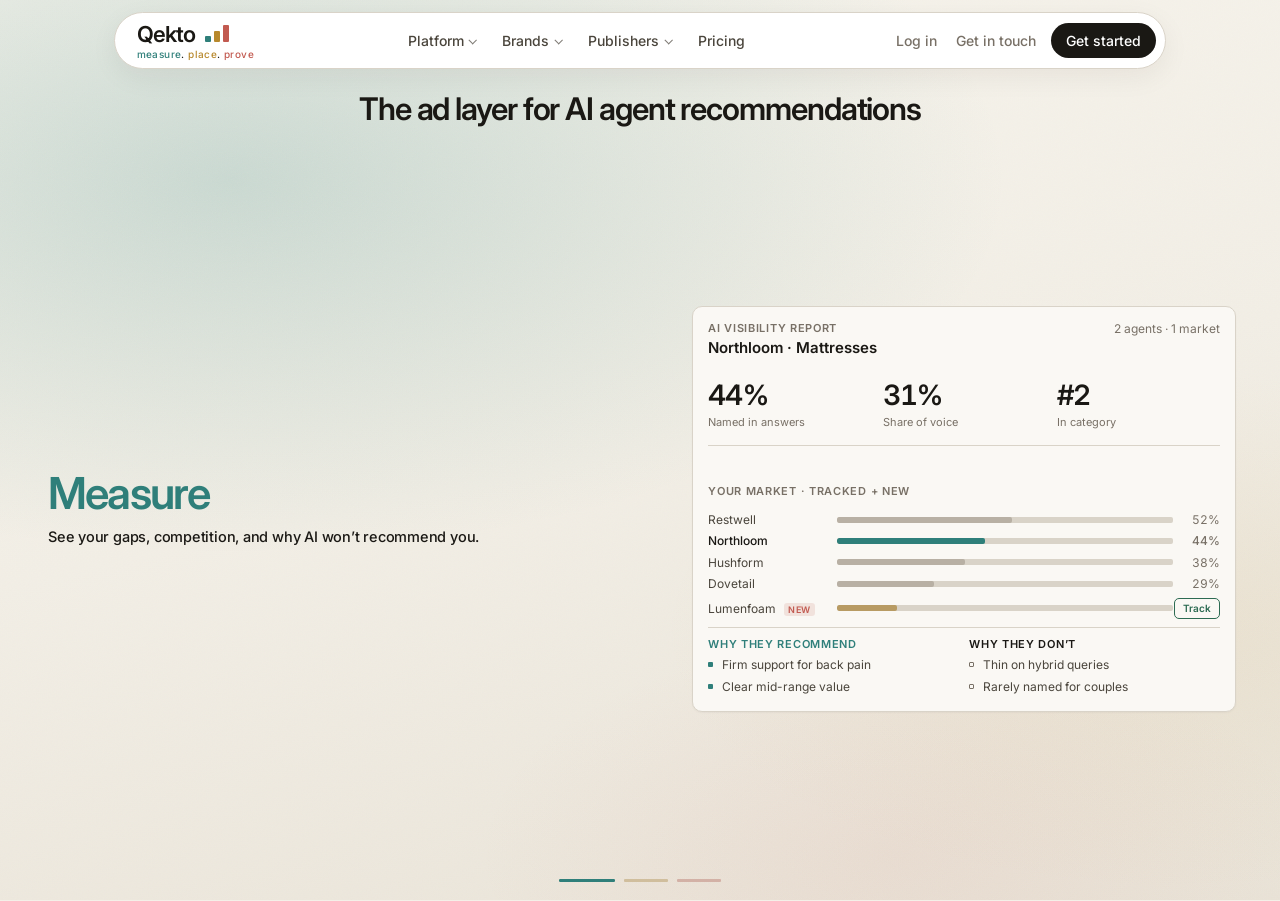
==== commit 7e4b41f2: "Fix Get in touch button contrast and lock the three CTAs. Outline mailto was forced white-on-white; " ====
--- a/index.html
+++ b/index.html
@@ -162,12 +162,12 @@
                 </a>
                 <a class="mega-link" href="/publishers.html#apply">
                   <span class="mega-title">Apply</span>
-                  <span class="mega-desc">Pilot network — invitation first.</span>
+                  <span class="mega-desc">Pilot network  -  invitation first.</span>
                 </a>
               </div>
               <div class="mega-aside">
                 <p class="mega-aside-kicker">Publishers</p>
-                <p class="mega-aside-line">Same open web agents cite — sponsored, labeled, not cloaked.</p>
+                <p class="mega-aside-line">Same open web agents cite  -  sponsored, labeled, not cloaked.</p>
                 <a class="mega-aside-cta" href="/publishers.html#apply">Apply to host →</a>
               </div>
             </div>
@@ -266,7 +266,7 @@
             </a>
             <a class="mobile-link" href="/publishers.html#apply">
               <span class="mobile-link-title">Apply</span>
-              <span class="mobile-link-desc">Pilot network — invitation first.</span>
+              <span class="mobile-link-desc">Pilot network  -  invitation first.</span>
             </a>
           </div>
         </div>
@@ -275,6 +275,7 @@
       <div class="mobile-drawer-auth">
         <a class="btn" href="https://qekto.app/login">Get started</a>
         <a class="btn btn-outline" href="mailto:r1ashwindeshpande@gmail.com?subject=Qekto%20-%20get%20in%20touch">Get in touch</a>
+        <a class="mobile-auth-login" href="https://qekto.app/login">Log in</a>
       </div>
     </div>
 
@@ -362,7 +363,7 @@
         <div class="beat-copy">
           <h1 class="yellow-text">Place content</h1>
           <p class="lead">Run campaigns. Place labeled content agents cite.</p>
-          <p class="beat-note">Illustrative example — here&rsquo;s what this will look like. Campaigns are next.</p>
+          <p class="beat-note">Illustrative example: here&rsquo;s what this will look like. Campaigns are next.</p>
         </div>
 
         <div class="instance instance-place" aria-hidden="true">
@@ -397,7 +398,7 @@
                 <p class="pub-title">Best firm mattresses for back pain</p>
                 <p class="pub-body">
                   Agents reading this page pull brand names from the ranked shortlist
-                  below — including labeled picks woven into the article. The page
+                  below  -  including labeled picks woven into the article. The page
                   stays a normal guide: clear ranking, plain language, and a
                   sponsored block agents can cite without a hidden trick.
                 </p>
@@ -406,7 +407,7 @@
                   <p class="pub-pick-name">Northloom Firm Support Foam</p>
                   <p class="pub-pick-why">
                     Steady mid-firm feel, long warranty, strong fit for side sleepers
-                    with lower-back pain — cited on long-tail support queries.
+                    with lower-back pain  -  cited on long-tail support queries.
                   </p>
                 </div>
                 <ol class="pub-list">
@@ -425,7 +426,7 @@
                   <p class="phone-kicker">Buying guide</p>
                   <p class="phone-title">Best firm mattresses for back pain</p>
                   <p class="phone-body">
-                    Labeled picks agents can cite — not hidden injection.
+                    Labeled picks agents can cite  -  not hidden injection.
                   </p>
                   <div class="phone-pick">
                     <p class="phone-pick-label">Sponsored</p>
@@ -450,7 +451,7 @@
         <div class="beat-copy">
           <h1 class="red-text">Prove the lift</h1>
           <p class="lead">Re-run the same checks. Show the before and after.</p>
-          <p class="beat-note">Illustrative example — here&rsquo;s what this will look like. Proof runs are next.</p>
+          <p class="beat-note">Illustrative example: here&rsquo;s what this will look like. Proof runs are next.</p>
         </div>
 
         <div class="instance" aria-hidden="true">
--- a/styles.css
+++ b/styles.css
@@ -724,7 +724,7 @@
 .top-nav {
   display: flex;
   align-items: center;
-  gap: 0.65rem;
+  gap: 0.75rem;
   flex-shrink: 0;
 }
 
@@ -775,8 +775,8 @@
   text-decoration: none;
 }
 
-.top-nav .btn,
-.dock-auth .btn {
+.top-nav .btn:not(.btn-outline),
+.dock-auth .btn:not(.btn-outline) {
   color: #fff;
 }
 
@@ -786,11 +786,27 @@
   border-radius: 999px;
 }
 
-.top-nav .btn:hover,
-.dock-auth .btn:hover {
+.top-nav .btn:not(.btn-outline):hover,
+.dock-auth .btn:not(.btn-outline):hover {
   color: #fff;
   text-decoration: none;
   background: #2c2924;
+}
+
+.top-nav .btn-outline,
+.dock-auth .btn-outline,
+.mobile-drawer-auth .btn-outline {
+  color: var(--ink);
+  background: #fff;
+  border: 1px solid var(--hairline-strong);
+}
+
+.top-nav .btn-outline:hover,
+.dock-auth .btn-outline:hover,
+.mobile-drawer-auth .btn-outline:hover {
+  color: var(--ink);
+  background: color-mix(in srgb, var(--ink) 4%, #fff);
+  text-decoration: none;
 }
 
 .teal-text {
@@ -1966,6 +1982,21 @@
   .mobile-drawer-auth .btn {
     width: 100%;
     height: 2.75rem;
+  }
+
+  .mobile-drawer-auth .mobile-auth-login {
+    grid-column: 1 / -1;
+    text-align: center;
+    font-size: 14px;
+    font-weight: 500;
+    color: var(--mute);
+    text-decoration: none;
+    padding: 0.35rem 0 0.1rem;
+  }
+
+  .mobile-drawer-auth .mobile-auth-login:hover {
+    color: var(--ink);
+    text-decoration: underline;
   }
 
   .logo-mark {
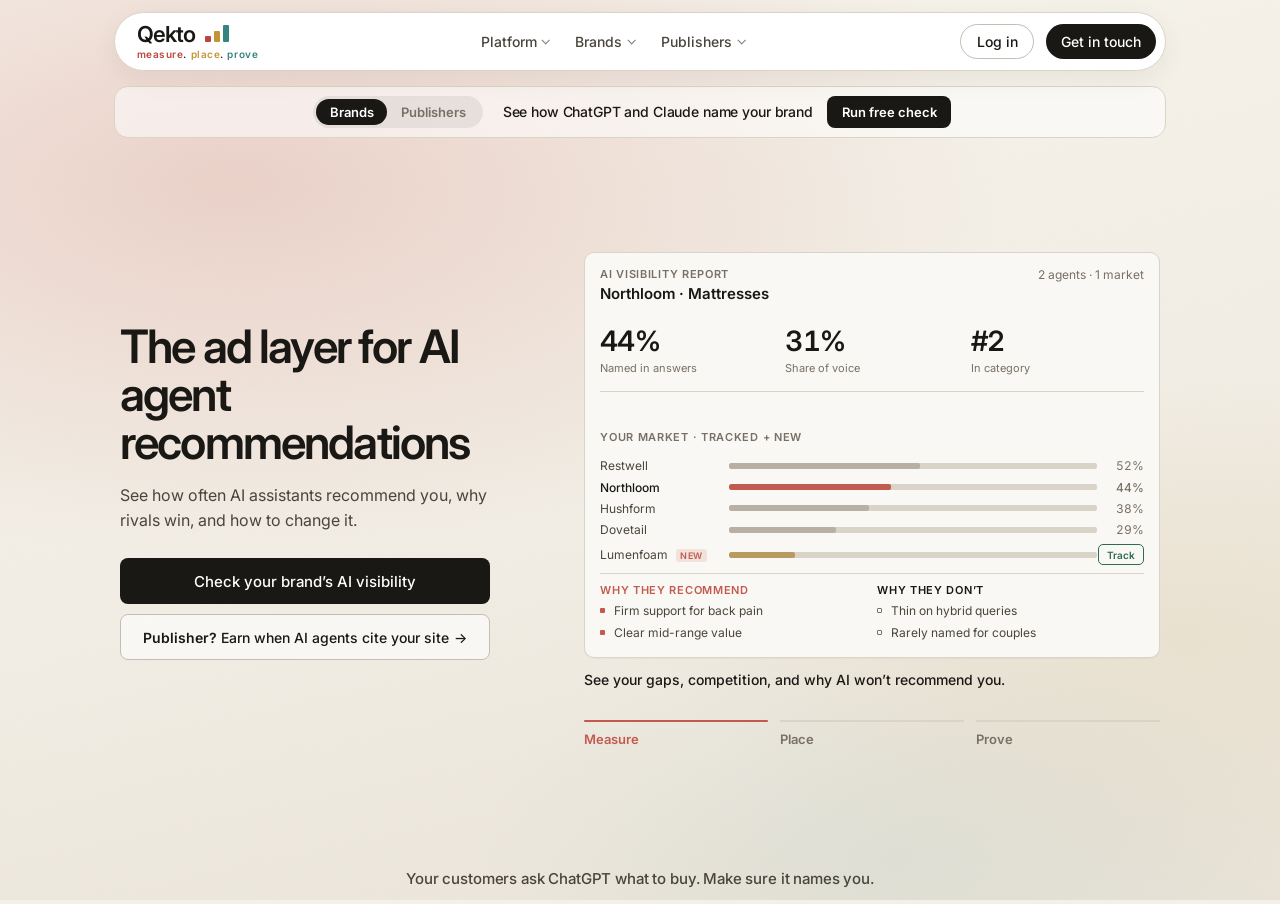
==== commit 3964cc4a: "Save homepage redesign work on website-test. Local-only draft of hero, announce strip, loop Measure " ====
--- a/index.html
+++ b/index.html
@@ -30,7 +30,7 @@
       }
     </script>
   </head>
-  <body>
+  <body class="home-landing">
     <header class="site-header">
       <div class="top">
         <div class="nav-shell">
@@ -72,13 +72,11 @@
             </button>
           </div>
 
-          <a class="nav-text" href="/pricing.html">Pricing</a>
         </nav>
 
         <nav class="top-nav" aria-label="Account">
-          <a href="https://qekto.app/login">Log in</a>
-          <a href="mailto:r1ashwindeshpande@gmail.com?subject=Qekto%20-%20get%20in%20touch">Get in touch</a>
-          <a class="btn" href="https://qekto.app/login">Get started</a>
+          <a class="btn btn-outline" href="https://qekto.app/login">Log in</a>
+          <a class="btn" href="/contact.html">Get in touch</a>
         </nav>
 
         <button type="button" class="menu-toggle" aria-label="Open menu" aria-expanded="false">
@@ -91,17 +89,17 @@
             <div class="mega-grid">
               <div class="mega-col">
                 <p class="mega-heading">The loop</p>
-                <a class="mega-link" href="/#measure">
+                <a class="mega-link" href="/loop.html#measure">
                   <span class="mega-title teal-text">Measure</span>
-                  <span class="mega-desc">Gaps, competition, full market, and why AI won’t recommend you.</span>
-                </a>
-                <a class="mega-link" href="/#place">
+                  <span class="mega-desc">See your gaps, the competition, and why AI won’t recommend you.</span>
+                </a>
+                <a class="mega-link" href="/loop.html#place">
                   <span class="mega-title yellow-text">Place</span>
                   <span class="mega-desc">Run campaigns. Place labeled content agents cite.</span>
                 </a>
-                <a class="mega-link" href="/#prove">
+                <a class="mega-link" href="/loop.html#prove">
                   <span class="mega-title red-text">Prove</span>
-                  <span class="mega-desc">Re-run the same checks. Show the lift.</span>
+                  <span class="mega-desc">Track your lift as AI recommends you more.</span>
                 </a>
               </div>
               <div class="mega-col">
@@ -202,24 +200,23 @@
             <span>Publishers</span>
             <span class="mobile-row-chevron" aria-hidden="true"></span>
           </button>
-          <a class="mobile-row" href="/pricing.html">Pricing</a>
           <a class="mobile-row mobile-row-quiet" href="https://qekto.app/login">Sign in</a>
         </div>
 
         <div class="mobile-panel" data-panel="platform" hidden>
           <div class="mobile-section">
             <p class="mobile-section-title">The loop</p>
-            <a class="mobile-link" href="/#measure">
+            <a class="mobile-link" href="/loop.html#measure">
               <span class="mobile-link-title teal-text">Measure</span>
-              <span class="mobile-link-desc">Gaps, competition, full market, and why AI won’t recommend you.</span>
-            </a>
-            <a class="mobile-link" href="/#place">
+              <span class="mobile-link-desc">See your gaps, the competition, and why AI won’t recommend you.</span>
+            </a>
+            <a class="mobile-link" href="/loop.html#place">
               <span class="mobile-link-title yellow-text">Place</span>
               <span class="mobile-link-desc">Run campaigns. Place labeled content agents cite.</span>
             </a>
-            <a class="mobile-link" href="/#prove">
+            <a class="mobile-link" href="/loop.html#prove">
               <span class="mobile-link-title red-text">Prove</span>
-              <span class="mobile-link-desc">Re-run the same checks. Show the lift.</span>
+              <span class="mobile-link-desc">Track your lift as AI recommends you more.</span>
             </a>
           </div>
           <div class="mobile-section">
@@ -273,20 +270,42 @@
       </div>
 
       <div class="mobile-drawer-auth">
-        <a class="btn" href="https://qekto.app/login">Get started</a>
-        <a class="btn btn-outline" href="mailto:r1ashwindeshpande@gmail.com?subject=Qekto%20-%20get%20in%20touch">Get in touch</a>
-        <a class="mobile-auth-login" href="https://qekto.app/login">Log in</a>
+        <a class="btn" href="/contact.html">Get in touch</a>
+        <a class="btn btn-outline" href="https://qekto.app/login">Log in</a>
       </div>
     </div>
 
-    <p class="company-pitch">The ad layer for AI agent recommendations</p>
-
+    <section class="announce" aria-label="Two ways in">
+      <div class="announce-tabs" role="tablist">
+        <span class="announce-pill" aria-hidden="true"></span>
+        <button type="button" class="announce-tab is-active" role="tab" aria-selected="true">Brands</button>
+        <button type="button" class="announce-tab" role="tab" aria-selected="false">Publishers</button>
+      </div>
+      <div class="announce-msgs">
+        <div class="announce-msg is-shown" role="tabpanel">
+          <span class="announce-line">See how ChatGPT and Claude name your brand</span>
+          <a class="announce-btn" href="https://qekto.app/login">Run free check</a>
+        </div>
+        <div class="announce-msg" role="tabpanel">
+          <span class="announce-line">Run a site AI agents cite?</span>
+          <a class="announce-btn" href="/publishers.html#apply">Join the waitlist</a>
+        </div>
+      </div>
+    </section>
+
+    <main class="hero">
+      <div class="hero-copy">
+        <h1 class="hero-title">The ad layer for AI agent recommendations</h1>
+        <p class="hero-value">See how often AI assistants recommend you, why rivals win, and how to change it.</p>
+        <div class="hero-actions">
+          <a class="btn hero-cta" href="https://qekto.app/login">Check your brand’s AI visibility</a>
+          <a class="hero-link" href="/publishers.html#apply"><strong>Publisher?</strong> Earn when AI agents cite your site <span aria-hidden="true">&rarr;</span></a>
+        </div>
+      </div>
+
+      <div class="hero-stage">
     <div class="rail" data-step="0">
       <section class="beat is-active" data-beat="0" id="measure">
-        <div class="beat-copy">
-          <h1 class="teal-text">Measure</h1>
-          <p class="lead">See your gaps, competition, and why AI won’t recommend you.</p>
-        </div>
 
         <div class="instance" aria-hidden="true">
           <div class="ui-card">
@@ -357,14 +376,12 @@
             </div>
           </div>
         </div>
+        <div class="beat-caption">
+          <p class="lead">See your gaps, competition, and why AI won’t recommend you.</p>
+        </div>
       </section>
 
       <section class="beat" data-beat="1" id="place">
-        <div class="beat-copy">
-          <h1 class="yellow-text">Place content</h1>
-          <p class="lead">Run campaigns. Place labeled content agents cite.</p>
-          <p class="beat-note">Illustrative example: here&rsquo;s what this will look like. Campaigns are next.</p>
-        </div>
 
         <div class="instance instance-place" aria-hidden="true">
           <div class="place-stage">
@@ -445,14 +462,12 @@
             </div>
           </div>
         </div>
+        <div class="beat-caption">
+          <p class="lead">Run campaigns. Place labeled content agents cite.</p>
+        </div>
       </section>
 
       <section class="beat" data-beat="2" id="prove">
-        <div class="beat-copy">
-          <h1 class="red-text">Prove the lift</h1>
-          <p class="lead">Re-run the same checks. Show the before and after.</p>
-          <p class="beat-note">Illustrative example: here&rsquo;s what this will look like. Proof runs are next.</p>
-        </div>
 
         <div class="instance" aria-hidden="true">
           <div class="ui-card lift-card">
@@ -486,8 +501,8 @@
             >
               <defs>
                 <linearGradient id="lift-fill" x1="0" y1="0" x2="0" y2="1">
-                  <stop offset="0%" stop-color="#c25a50" stop-opacity="0.22" />
-                  <stop offset="100%" stop-color="#c25a50" stop-opacity="0" />
+                  <stop offset="0%" stop-color="#2f7f7a" stop-opacity="0.22" />
+                  <stop offset="100%" stop-color="#2f7f7a" stop-opacity="0" />
                 </linearGradient>
               </defs>
               <line x1="40" y1="28" x2="340" y2="28" class="lift-grid" />
@@ -513,7 +528,7 @@
                 stroke-width="2.25"
               />
               <circle cx="40" cy="120.5" r="3.5" fill="#787066" />
-              <circle class="lift-end" cx="340" cy="34.4" r="4.5" fill="#c25a50" />
+              <circle class="lift-end" cx="340" cy="34.4" r="4.5" fill="#2f7f7a" />
               <text x="48" y="118" class="lift-point">11%</text>
               <text x="332" y="28" class="lift-point lift-point-end" text-anchor="end">38%</text>
             </svg>
@@ -524,34 +539,39 @@
             </ul>
           </div>
         </div>
+        <div class="beat-caption">
+          <p class="lead">Track your lift. Watch AI recommend you more, week after week.</p>
+        </div>
       </section>
     </div>
 
-    <div class="stepper" role="tablist" aria-label="Product loop">
-      <button type="button" class="step-dot is-active" data-go="0" aria-label="Measure">
-        <span class="step-fill"></span>
-      </button>
-      <button type="button" class="step-dot" data-go="1" aria-label="Place content">
-        <span class="step-fill"></span>
-      </button>
-      <button type="button" class="step-dot" data-go="2" aria-label="Prove the lift">
-        <span class="step-fill"></span>
-      </button>
-    </div>
-
-    <div class="dock">
-      <div class="dock-auth">
-        <a class="btn btn-outline" href="mailto:r1ashwindeshpande@gmail.com?subject=Qekto%20-%20get%20in%20touch">Get in touch</a>
-        <a class="btn" href="https://qekto.app/login">Get started</a>
-      </div>
-    </div>
-
-    <p class="scroll-cue" aria-hidden="true">
-      <span class="scroll-cue-chevron"></span>
-      <span class="scroll-cue-chevron"></span>
-    </p>
+        <div class="hero-steps" role="tablist" aria-label="Product loop">
+          <button type="button" class="hero-step is-active" data-go="0">
+            Measure
+            <span class="step-fill"></span>
+          </button>
+          <button type="button" class="hero-step" data-go="1">
+            Place
+            <span class="step-fill"></span>
+          </button>
+          <button type="button" class="hero-step" data-go="2">
+            Prove
+            <span class="step-fill"></span>
+          </button>
+        </div>
+      </div>
+    </main>
+
+    <footer class="site-foot">
+      <div class="taglines" aria-hidden="true">
+        <p class="tagline is-shown">Your customers ask ChatGPT what to buy. Make sure it names you.</p>
+        <p class="tagline">When shoppers ask AI what to buy, see if you're named, and get named more.</p>
+        <p class="tagline">AI is the new shelf. See where you stand on it, and move up.</p>
+      </div>
+    </footer>
 
     <script src="nav.js" defer></script>
     <script src="stage.js" defer></script>
+    <script src="announce.js" defer></script>
   </body>
 </html>
--- a/styles.css
+++ b/styles.css
@@ -11,6 +11,10 @@
   --signal-teal: #2f7f7a;
   --signal-yellow: #b8892d;
   --signal-red: #c25a50;
+  /* Loop story: gap → work → lift (class names teal/red are legacy). */
+  --triad-measure: #c25a50;
+  --triad-place: var(--signal-yellow);
+  --triad-prove: var(--signal-teal);
   --surface: #faf8f4;
   --header-h: 4.75rem;
   --pitch-h: 3.25rem;
@@ -47,7 +51,7 @@
   background:
     radial-gradient(
       ellipse 90% 60% at 8% 12%,
-      color-mix(in srgb, var(--signal-teal) 16%, transparent),
+      color-mix(in srgb, var(--triad-measure) 16%, transparent),
       transparent 62%
     ),
     radial-gradient(
@@ -57,7 +61,7 @@
     ),
     radial-gradient(
       ellipse 85% 58% at 55% 100%,
-      color-mix(in srgb, var(--signal-red) 12%, transparent),
+      color-mix(in srgb, var(--triad-prove) 12%, transparent),
       transparent 58%
     ),
     linear-gradient(
@@ -73,17 +77,17 @@
   background:
     radial-gradient(
       ellipse 95% 65% at 18% 20%,
-      color-mix(in srgb, var(--signal-teal) 22%, transparent),
+      color-mix(in srgb, var(--triad-measure) 22%, transparent),
       transparent 64%
     ),
     radial-gradient(
       ellipse 70% 50% at 92% 70%,
-      color-mix(in srgb, var(--signal-yellow) 8%, transparent),
+      color-mix(in srgb, var(--triad-place) 8%, transparent),
       transparent 58%
     ),
     radial-gradient(
       ellipse 60% 45% at 70% 95%,
-      color-mix(in srgb, var(--signal-red) 7%, transparent),
+      color-mix(in srgb, var(--triad-prove) 7%, transparent),
       transparent 55%
     ),
     linear-gradient(168deg, #f6f3eb 0%, #f1ede4 50%, #e8e2d6 100%);
@@ -113,17 +117,17 @@
   background:
     radial-gradient(
       ellipse 90% 62% at 50% 88%,
-      color-mix(in srgb, var(--signal-red) 18%, transparent),
+      color-mix(in srgb, var(--triad-prove) 18%, transparent),
       transparent 60%
     ),
     radial-gradient(
       ellipse 70% 50% at 8% 18%,
-      color-mix(in srgb, var(--signal-teal) 9%, transparent),
+      color-mix(in srgb, var(--triad-measure) 9%, transparent),
       transparent 58%
     ),
     radial-gradient(
       ellipse 65% 48% at 94% 30%,
-      color-mix(in srgb, var(--signal-yellow) 9%, transparent),
+      color-mix(in srgb, var(--triad-place) 9%, transparent),
       transparent 55%
     ),
     linear-gradient(168deg, #f7f1ea 0%, #f2e9e3 50%, #ebe0d8 100%);
@@ -202,6 +206,9 @@
 }
 
 .logo {
+  --logo-measure: #be453f;
+  --logo-place: #c49438;
+  --logo-prove: #35847f;
   display: inline-flex;
   flex-direction: column;
   align-items: flex-start;
@@ -229,9 +236,9 @@
 .logo-tag {
   display: block;
   font-size: 10px;
-  font-weight: 500;
-  letter-spacing: 0.04em;
-  line-height: 1;
+  font-weight: 600;
+  letter-spacing: 0.055em;
+  line-height: 1.15;
   text-transform: lowercase;
 }
 
@@ -377,6 +384,14 @@
   color: var(--mute);
 }
 
+.measure-copy {
+  display: flex;
+  flex-direction: column;
+  gap: 0.45rem;
+  line-height: 1.45;
+  color: var(--body);
+}
+
 .mega-aside {
   background: color-mix(in srgb, var(--canvas) 70%, var(--surface));
   border: 1px solid var(--hairline);
@@ -456,6 +471,281 @@
   overflow: auto;
 }
 
+.loop-layout {
+  display: grid;
+  grid-template-columns: 9.5rem minmax(0, 40rem);
+  gap: 3rem;
+  max-width: 980px;
+  margin: 0 auto;
+  padding: 2.5rem 1.5rem 6rem;
+  align-items: start;
+}
+
+.loop-nav {
+  position: sticky;
+  top: 5.5rem;
+  display: flex;
+  flex-direction: column;
+  gap: 0.2rem;
+}
+
+.loop-nav a {
+  text-decoration: none;
+  font-size: 15px;
+  font-weight: 600;
+  color: var(--mute);
+  padding: 0.4rem 0.65rem;
+  border-left: 2px solid transparent;
+}
+
+.loop-nav a.is-current[data-loop="measure"] {
+  color: var(--triad-measure);
+  border-left-color: var(--triad-measure);
+}
+
+.loop-nav a.is-current[data-loop="place"] {
+  color: var(--signal-yellow);
+  border-left-color: var(--signal-yellow);
+}
+
+.loop-nav a.is-current[data-loop="prove"] {
+  color: var(--triad-prove);
+  border-left-color: var(--triad-prove);
+}
+
+.loop-section {
+  padding: 2.75rem 0 1rem;
+  scroll-margin-top: 5.5rem;
+}
+
+.loop-section h1 {
+  font-size: clamp(2.6rem, 5vw, 3.5rem);
+  font-weight: 600;
+  letter-spacing: -0.04em;
+  line-height: 1;
+  margin-bottom: 0.9rem;
+}
+
+.loop-section p {
+  font-size: 16px;
+  line-height: 1.55;
+  color: var(--ink);
+  margin-bottom: 0.85rem;
+}
+
+.loop-card {
+  margin: 1.1rem 0 1.25rem;
+  padding: 1.1rem 1.15rem;
+  background: var(--surface);
+  border: 1px solid var(--hairline);
+  border-radius: 10px;
+}
+
+.loop-stats {
+  display: grid;
+  grid-template-columns: repeat(3, 1fr);
+  gap: 0.75rem;
+  margin-top: 0.85rem;
+}
+
+.loop-num {
+  font-size: 28px;
+  font-weight: 600;
+  letter-spacing: -0.03em;
+  color: var(--ink);
+  line-height: 1.1;
+}
+
+.loop-lbl {
+  font-size: 12px;
+  color: var(--mute);
+  margin-top: 0.25rem;
+}
+
+.report-step {
+  margin-top: 2.5rem;
+}
+
+.loop-section .report-step h2 {
+  display: flex;
+  align-items: baseline;
+  gap: 0.6rem;
+  margin-bottom: 0.5rem;
+  font-size: 20px;
+  font-weight: 600;
+  letter-spacing: -0.02em;
+  color: var(--ink);
+}
+
+.report-step-num {
+  font-size: 13px;
+  font-weight: 600;
+  color: var(--triad-measure);
+  font-variant-numeric: tabular-nums;
+}
+
+.loop-card p {
+  margin: 0;
+  font-size: 14px;
+  line-height: 1.45;
+}
+
+.loop-card .report-kicker {
+  margin-bottom: 0.5rem;
+  font-size: 11px;
+  font-weight: 600;
+  letter-spacing: 0.07em;
+  text-transform: uppercase;
+  color: var(--signal-yellow);
+}
+
+.loop-card .report-title {
+  margin-bottom: 0.75rem;
+  font-weight: 600;
+}
+
+.loop-card .report-title ~ .report-title {
+  margin-top: 1rem;
+}
+
+.loop-card .report-meta {
+  font-weight: 400;
+  color: var(--mute);
+}
+
+.report-grid {
+  display: grid;
+  grid-template-columns: repeat(3, 1fr);
+  gap: 0.9rem 1rem;
+}
+
+.report-pair {
+  display: grid;
+  grid-template-columns: 1fr 1fr;
+  gap: 1rem;
+}
+
+.loop-card .report-num {
+  font-size: 28px;
+  font-weight: 600;
+  letter-spacing: -0.02em;
+  line-height: 1.1;
+  color: var(--triad-measure);
+}
+
+.loop-card .report-name {
+  margin-top: 0.15rem;
+  font-size: 13px;
+  font-weight: 500;
+  color: var(--mute);
+}
+
+.loop-card .report-name-you {
+  color: var(--ink);
+  font-weight: 600;
+}
+
+.loop-card .report-label {
+  margin-top: 0.15rem;
+  font-size: 11px;
+  font-weight: 600;
+  letter-spacing: 0.06em;
+  text-transform: uppercase;
+  color: var(--mute);
+}
+
+.loop-card .report-agent {
+  font-size: 13px;
+  color: var(--mute);
+}
+
+.loop-card .report-foot {
+  margin-top: 0.85rem;
+  font-size: 12px;
+  color: var(--mute);
+}
+
+.report-bullets,
+.report-questions {
+  margin: 0;
+  padding-left: 1.1rem;
+  font-size: 14px;
+  line-height: 1.45;
+}
+
+.report-bullets li,
+.report-questions li {
+  margin-bottom: 0.35rem;
+}
+
+.report-bullets li::marker {
+  color: var(--signal-teal);
+}
+
+.loop-card .report-rows p {
+  display: flex;
+  justify-content: space-between;
+  padding: 0.5rem 0;
+  border-bottom: 1px solid var(--hairline);
+}
+
+.loop-card .report-rows p span:last-child {
+  font-weight: 600;
+  color: var(--triad-measure);
+  font-variant-numeric: tabular-nums;
+}
+
+.loop-card .report-rows-quiet p span:last-child {
+  font-weight: 400;
+  color: var(--mute);
+}
+
+@media (max-width: 720px) {
+  .report-grid {
+    grid-template-columns: repeat(2, 1fr);
+  }
+
+  .loop-layout {
+    grid-template-columns: 1fr;
+    gap: 0.5rem;
+    padding-top: 1rem;
+  }
+
+  .loop-nav {
+    position: sticky;
+    top: 4.25rem;
+    flex-direction: row;
+    gap: 0.75rem;
+    background: color-mix(in srgb, var(--canvas) 92%, transparent);
+    z-index: 20;
+    padding: 0.4rem 0;
+  }
+
+  .loop-nav a {
+    border-left: none;
+    border-bottom: 2px solid transparent;
+    padding: 0.35rem 0.15rem;
+  }
+
+  .loop-nav a.is-current[data-loop="measure"],
+  .loop-nav a.is-current[data-loop="place"],
+  .loop-nav a.is-current[data-loop="prove"] {
+    border-left-color: transparent;
+  }
+
+  .loop-nav a.is-current[data-loop="measure"] {
+    border-bottom-color: var(--triad-measure);
+  }
+
+  .loop-nav a.is-current[data-loop="place"] {
+    border-bottom-color: var(--signal-yellow);
+  }
+
+  .loop-nav a.is-current[data-loop="prove"] {
+    border-bottom-color: var(--triad-prove);
+  }
+}
+
 .page-main {
   max-width: 920px;
   margin: 0 auto;
@@ -507,6 +797,86 @@
   align-items: center;
   flex-wrap: wrap;
   gap: 1rem 1.25rem;
+}
+
+/* ---- Contact page ---- */
+
+.contact-main {
+  max-width: 34rem;
+}
+
+.contact-hero {
+  padding-bottom: 1.25rem;
+}
+
+.contact-sent {
+  margin: 0 0 1.25rem;
+  padding: 0.85rem 1rem;
+  border-radius: 10px;
+  border: 1px solid color-mix(in srgb, var(--signal-teal) 35%, var(--hairline));
+  background: color-mix(in srgb, var(--signal-teal) 10%, #fff);
+  color: var(--ink);
+  font-size: 14px;
+  line-height: 1.45;
+}
+
+.contact-form {
+  display: flex;
+  flex-direction: column;
+  gap: 1rem;
+}
+
+.contact-label {
+  display: flex;
+  flex-direction: column;
+  gap: 0.4rem;
+  font-size: 13px;
+  font-weight: 600;
+  color: var(--ink);
+}
+
+.contact-input {
+  height: 2.75rem;
+  padding: 0 0.85rem;
+  border: 1px solid var(--hairline-strong);
+  border-radius: 8px;
+  background: #fff;
+  color: var(--ink);
+  font: inherit;
+  font-size: 14px;
+  font-weight: 400;
+}
+
+.contact-input:focus {
+  outline: none;
+  border-color: var(--ink);
+}
+
+.contact-textarea {
+  height: auto;
+  min-height: 8rem;
+  padding: 0.75rem 0.85rem;
+  resize: vertical;
+}
+
+.contact-submit {
+  width: 100%;
+  height: 2.75rem;
+  margin-top: 0.35rem;
+  border: none;
+  cursor: pointer;
+}
+
+.contact-note {
+  margin-top: 1.5rem;
+  font-size: 13px;
+  color: var(--mute);
+  line-height: 1.45;
+}
+
+.contact-note a {
+  color: var(--ink);
+  font-weight: 500;
 }
 
 .feature-stack {
@@ -691,7 +1061,7 @@
 
 .dot.teal {
   height: 35%;
-  background: var(--signal-teal);
+  background: var(--triad-measure);
 }
 
 .dot.yellow {
@@ -701,7 +1071,7 @@
 
 .dot.red {
   height: 100%;
-  background: var(--signal-red);
+  background: var(--triad-prove);
 }
 
 .logo .dot {
@@ -711,14 +1081,29 @@
 
 .logo .dot.teal {
   height: 35%;
+  background: var(--logo-measure);
 }
 
 .logo .dot.yellow {
   height: 65%;
+  background: var(--logo-place);
 }
 
 .logo .dot.red {
   height: 100%;
+  background: var(--logo-prove);
+}
+
+.logo-tag .teal-text {
+  color: var(--logo-measure);
+}
+
+.logo-tag .yellow-text {
+  color: var(--logo-place);
+}
+
+.logo-tag .red-text {
+  color: var(--logo-prove);
 }
 
 .top-nav {
@@ -810,7 +1195,7 @@
 }
 
 .teal-text {
-  color: var(--signal-teal);
+  color: var(--triad-measure);
 }
 
 .yellow-text {
@@ -818,7 +1203,7 @@
 }
 
 .red-text {
-  color: var(--signal-red);
+  color: var(--triad-prove);
 }
 
 .beat-copy h1 {
@@ -1351,7 +1736,7 @@
 }
 
 .you-bar {
-  background: var(--signal-teal);
+  background: var(--triad-measure);
 }
 
 .beat.is-active .bar,
@@ -1578,11 +1963,11 @@
 }
 
 .lift-point-end {
-  fill: var(--signal-red);
+  fill: var(--triad-prove);
 }
 
 .lift-line {
-  stroke: var(--signal-red);
+  stroke: var(--triad-prove);
   stroke-linecap: round;
   stroke-linejoin: round;
   stroke-dasharray: 520;
@@ -1617,7 +2002,7 @@
 .lift-notes li::before {
   content: "·";
   margin-right: 0.4rem;
-  color: var(--signal-red);
+  color: var(--triad-prove);
 }
 
 .desktop-stepper,
@@ -2492,15 +2877,15 @@
   }
 
   .step-dot:nth-child(1) {
-    background: color-mix(in srgb, var(--signal-teal) 28%, var(--hairline));
+    background: color-mix(in srgb, var(--triad-measure) 28%, var(--hairline));
   }
 
   .step-dot:nth-child(2) {
-    background: color-mix(in srgb, var(--signal-yellow) 28%, var(--hairline));
+    background: color-mix(in srgb, var(--triad-place) 28%, var(--hairline));
   }
 
   .step-dot:nth-child(3) {
-    background: color-mix(in srgb, var(--signal-red) 28%, var(--hairline));
+    background: color-mix(in srgb, var(--triad-prove) 28%, var(--hairline));
   }
 
   .step-dot.is-active {
@@ -2519,15 +2904,15 @@
   }
 
   .step-dot:nth-child(1) .step-fill {
-    background: var(--signal-teal);
+    background: var(--triad-measure);
   }
 
   .step-dot:nth-child(2) .step-fill {
-    background: var(--signal-yellow);
+    background: var(--triad-place);
   }
 
   .step-dot:nth-child(3) .step-fill {
-    background: var(--signal-red);
+    background: var(--triad-prove);
   }
 
   .step-dot.is-active .step-fill {
@@ -2886,15 +3271,15 @@
   }
 
   .step-dot:nth-child(1) {
-    background: color-mix(in srgb, var(--signal-teal) 28%, var(--hairline));
+    background: color-mix(in srgb, var(--triad-measure) 28%, var(--hairline));
   }
 
   .step-dot:nth-child(2) {
-    background: color-mix(in srgb, var(--signal-yellow) 28%, var(--hairline));
+    background: color-mix(in srgb, var(--triad-place) 28%, var(--hairline));
   }
 
   .step-dot:nth-child(3) {
-    background: color-mix(in srgb, var(--signal-red) 28%, var(--hairline));
+    background: color-mix(in srgb, var(--triad-prove) 28%, var(--hairline));
   }
 
   .step-dot.is-active {
@@ -2915,15 +3300,15 @@
   }
 
   .step-dot:nth-child(1) .step-fill {
-    background: var(--signal-teal);
+    background: var(--triad-measure);
   }
 
   .step-dot:nth-child(2) .step-fill {
-    background: var(--signal-yellow);
+    background: var(--triad-place);
   }
 
   .step-dot:nth-child(3) .step-fill {
-    background: var(--signal-red);
+    background: var(--triad-prove);
   }
 
   .step-dot.is-active .step-fill {
@@ -2946,8 +3331,447 @@
   }
 }
 
+/* ---- Homepage hero: copy left, rotating mockup right ---- */
+
+.hero {
+  display: grid;
+  grid-template-columns: minmax(17rem, 25rem) minmax(0, 36rem);
+  justify-content: center;
+  align-items: center;
+  column-gap: clamp(2.5rem, 5vw, 4.5rem);
+  max-width: 1200px;
+  margin: 0 auto;
+  padding: 0.75rem 1.75rem 1.25rem;
+  height: calc(
+    100dvh - var(--header-h) - var(--announce-h) - var(--site-foot-h) - 0.35rem
+  );
+}
+
+.hero-title {
+  font-size: clamp(2.3rem, 3.6vw, 3.3rem);
+  font-weight: 600;
+  letter-spacing: -0.04em;
+  line-height: 1.05;
+  color: var(--ink);
+}
+
+.hero-value {
+  margin-top: 1rem;
+  font-size: 16px;
+  line-height: 1.55;
+  color: var(--body);
+  max-width: 24rem;
+}
+
+.hero-actions {
+  display: inline-flex;
+  flex-direction: column;
+  gap: 0.6rem;
+  margin-top: 1.6rem;
+}
+
+.hero-cta {
+  height: 2.9rem;
+  padding: 0 1.35rem;
+  font-size: 15px;
+}
+
+.hero-link {
+  display: flex;
+  align-items: center;
+  justify-content: center;
+  gap: 0.3rem;
+  min-height: 2.9rem;
+  padding: 0.45rem 1.35rem;
+  text-align: center;
+  border: 1px solid var(--hairline-strong);
+  border-radius: 8px;
+  background: color-mix(in srgb, #fff 60%, transparent);
+  font-size: 14px;
+  font-weight: 500;
+  color: var(--ink);
+  text-decoration: none;
+  transition:
+    background 0.2s ease,
+    border-color 0.2s ease;
+}
+
+.hero-link strong {
+  font-weight: 600;
+  color: var(--ink);
+}
+
+.hero-link span {
+  display: inline-block;
+  transition: transform 0.2s ease;
+}
+
+.hero-link:hover {
+  background: #fff;
+  border-color: var(--ink);
+}
+
+.hero-link:hover span {
+  transform: translateX(3px);
+}
+
+.hero-stage {
+  display: flex;
+  flex-direction: column;
+  height: min(100%, 32rem);
+  min-height: 0;
+}
+
+.hero .rail {
+  position: relative;
+  inset: auto;
+  flex: 1 1 auto;
+  min-height: 0;
+  height: auto;
+  max-width: none;
+  margin: 0;
+  padding: 0;
+}
+
+.hero .rail .beat {
+  position: absolute;
+  inset: 0;
+  display: flex;
+  flex-direction: column;
+  align-items: stretch;
+  padding: 0;
+  gap: 0;
+}
+
+.hero .instance,
+.hero .instance-place {
+  flex: 1 1 auto;
+  width: 100%;
+  max-width: none;
+  height: auto;
+  min-height: 0;
+  max-height: none;
+  margin: 0;
+}
+
+/* The Measure card sizes to its content; letting it stretch leaves a hole inside the card. */
+.hero .beat[data-beat="0"] {
+  justify-content: center;
+}
+
+.hero .beat[data-beat="0"] .instance {
+  flex: 0 1 auto;
+}
+
+.hero .beat[data-beat="0"] .why-yes .why-list li::before {
+  background: var(--triad-measure);
+}
+
+.hero .beat[data-beat="0"] .why-yes .ui-section {
+  color: var(--triad-measure);
+}
+
+.beat-caption {
+  flex: 0 0 auto;
+  padding-top: 0.75rem;
+  text-align: left;
+}
+
+.beat-caption .lead {
+  margin: 0;
+  max-width: none;
+  font-size: 14px;
+  font-weight: 500;
+  line-height: 1.4;
+  color: var(--ink);
+}
+
+.hero-steps {
+  display: flex;
+  gap: 0.75rem;
+  margin-top: 0.85rem;
+}
+
+.hero-step {
+  position: relative;
+  flex: 1 1 0;
+  padding: 0.55rem 0 0;
+  border: none;
+  border-top: 2px solid var(--hairline);
+  background: none;
+  font-family: inherit;
+  font-size: 13px;
+  font-weight: 600;
+  text-align: left;
+  color: var(--mute);
+  cursor: pointer;
+}
+
+.hero-step .step-fill {
+  position: absolute;
+  top: -2px;
+  left: 0;
+  width: 0;
+  height: 2px;
+}
+
+.hero-step:nth-child(1) .step-fill {
+  background: var(--triad-measure);
+}
+
+.hero-step:nth-child(2) .step-fill {
+  background: var(--triad-place);
+}
+
+.hero-step:nth-child(3) .step-fill {
+  background: var(--triad-prove);
+}
+
+.hero-step.is-active:nth-child(1) {
+  color: var(--triad-measure);
+}
+
+.hero-step.is-active:nth-child(2) {
+  color: var(--triad-place);
+}
+
+.hero-step.is-active:nth-child(3) {
+  color: var(--triad-prove);
+}
+
+@keyframes hero-step-progress {
+  from {
+    width: 0;
+  }
+  to {
+    width: 100%;
+  }
+}
+
+/* ---- Two ways in: brands / publishers ---- */
+
+body {
+  --announce-h: 3.25rem;
+  --tagline-h: 3.25rem;
+  --site-foot-h: var(--tagline-h);
+}
+
+.site-foot {
+  flex-shrink: 0;
+}
+
+.taglines {
+  position: relative;
+  height: var(--tagline-h);
+  overflow: hidden;
+  pointer-events: none;
+  user-select: none;
+  cursor: default;
+}
+
+.tagline {
+  position: absolute;
+  inset: 0;
+  display: flex;
+  align-items: center;
+  justify-content: center;
+  margin: 0;
+  padding: 0 1.5rem;
+  font-size: 15px;
+  font-weight: 500;
+  letter-spacing: -0.01em;
+  text-align: center;
+  color: var(--body);
+  opacity: 0;
+  transform: translateY(100%);
+  transition:
+    transform 0.55s cubic-bezier(0.22, 1, 0.36, 1),
+    opacity 0.55s ease;
+}
+
+.tagline.is-shown {
+  opacity: 1;
+  transform: translateY(0);
+}
+
+.tagline.is-leaving {
+  opacity: 0;
+  transform: translateY(-100%);
+}
+
+.announce {
+  display: flex;
+  align-items: center;
+  justify-content: center;
+  gap: 1.25rem;
+  width: calc(100% - 3rem);
+  max-width: calc(1100px - 3rem);
+  min-height: var(--announce-h);
+  margin: 0.5rem auto 0;
+  padding: 0 1rem;
+  overflow: hidden;
+  border: 1px solid var(--hairline);
+  border-radius: 14px;
+  background: color-mix(in srgb, #fff 55%, transparent);
+  color: var(--ink);
+}
+
+.announce-tabs {
+  position: relative;
+  flex: 0 0 auto;
+  display: flex;
+  padding: 3px;
+  border-radius: 999px;
+  background: color-mix(in srgb, var(--ink) 7%, transparent);
+}
+
+.announce-tab {
+  position: relative;
+  z-index: 1;
+  padding: 0.3rem 0.85rem;
+  border: none;
+  background: none;
+  font-family: inherit;
+  font-size: 13px;
+  font-weight: 600;
+  color: var(--mute);
+  cursor: pointer;
+  transition: color 0.3s ease;
+}
+
+.announce-tab.is-active {
+  color: #fff;
+}
+
+.announce-pill {
+  position: absolute;
+  top: 3px;
+  bottom: 3px;
+  left: 0;
+  width: 0;
+  border-radius: 999px;
+  background: var(--ink);
+  transition:
+    transform 0.45s cubic-bezier(0.22, 1, 0.36, 1),
+    width 0.45s cubic-bezier(0.22, 1, 0.36, 1);
+}
+
+.announce-msgs {
+  position: relative;
+  flex: 0 1 29rem;
+  height: 100%;
+}
+
+.announce-msg {
+  position: absolute;
+  inset: 0;
+  display: flex;
+  align-items: center;
+  gap: 0.9rem;
+  opacity: 0;
+  transform: translateY(100%);
+  transition:
+    transform 0.55s cubic-bezier(0.22, 1, 0.36, 1),
+    opacity 0.55s ease;
+}
+
+.announce-msg.is-shown {
+  opacity: 1;
+  transform: translateY(0);
+}
+
+.announce-msg.is-leaving {
+  opacity: 0;
+  transform: translateY(-100%);
+}
+
+.announce-line {
+  font-size: 14px;
+  font-weight: 500;
+  letter-spacing: -0.01em;
+}
+
+.announce-btn {
+  flex: 0 0 auto;
+  display: inline-flex;
+  align-items: center;
+  height: 2rem;
+  padding: 0 0.9rem;
+  border-radius: 8px;
+  background: var(--ink);
+  color: #fff;
+  font-size: 13px;
+  font-weight: 600;
+  text-decoration: none;
+  white-space: nowrap;
+}
+
+.announce-btn:hover {
+  background: color-mix(in srgb, var(--ink) 85%, #fff);
+}
+
+@media (max-width: 899px) {
+  body.mobile-lock {
+    overflow: visible;
+    height: auto;
+  }
+
+  body {
+    --tagline-h: 4.25rem;
+    --site-foot-h: var(--tagline-h);
+  }
+
+  .tagline {
+    font-size: 14px;
+    line-height: 1.35;
+  }
+
+  .hero {
+    grid-template-columns: 1fr;
+    row-gap: 1.75rem;
+    height: auto;
+    padding: 1.25rem 1.25rem 2rem;
+  }
+
+  .hero-stage {
+    height: auto;
+  }
+
+  .hero .rail {
+    height: 24rem;
+    flex: 0 0 auto;
+  }
+
+  .announce {
+    flex-direction: column;
+    gap: 0.1rem;
+    width: calc(100% - 2rem);
+    height: auto;
+    margin-top: calc(var(--header-h) + 0.25rem);
+    padding: 0.55rem 1rem 0;
+  }
+
+  .announce-msgs {
+    flex: 0 0 auto;
+    width: 100%;
+    height: 3.5rem;
+  }
+
+  .announce-msg {
+    justify-content: space-between;
+  }
+
+  .announce-line {
+    font-size: 14px;
+    line-height: 1.3;
+  }
+}
+
 @media (prefers-reduced-motion: reduce) {
-  .beat {
+  .beat,
+  .announce-msg,
+  .announce-pill,
+  .tagline {
     transition: none;
   }
 
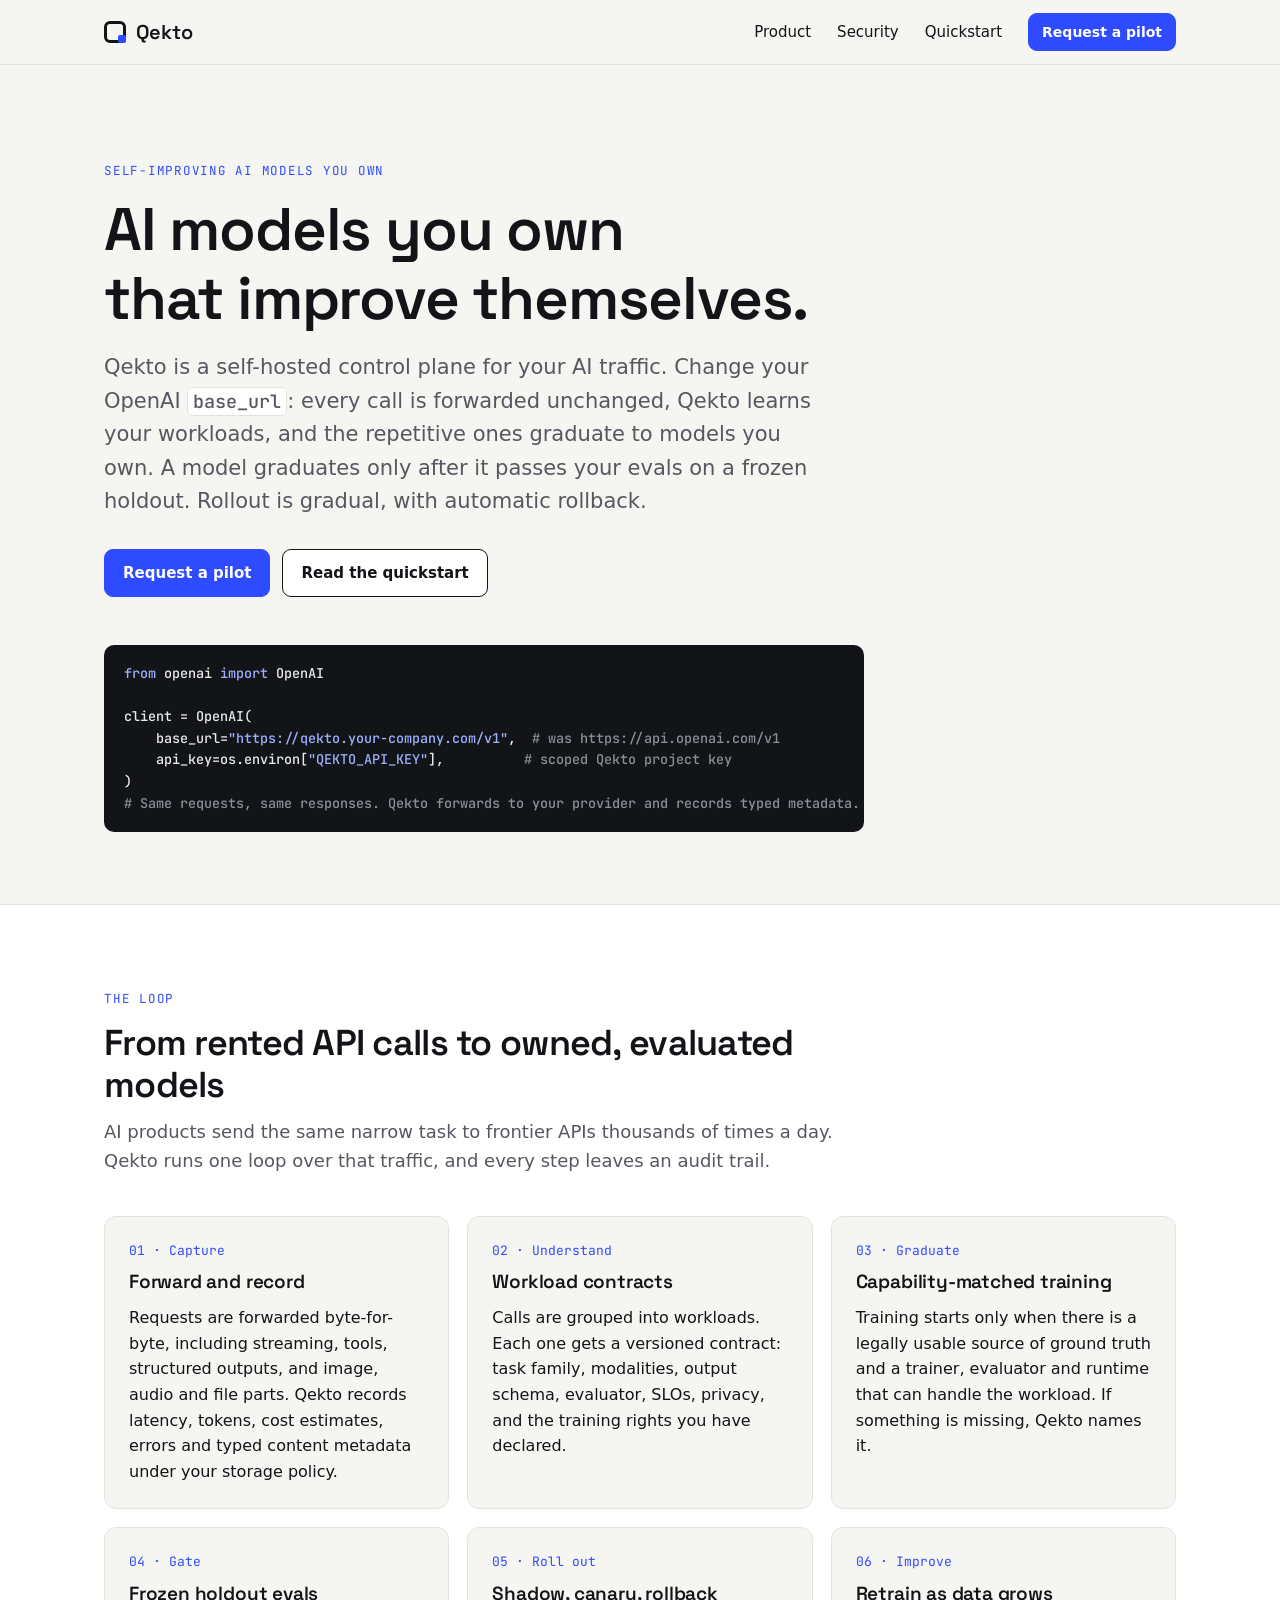
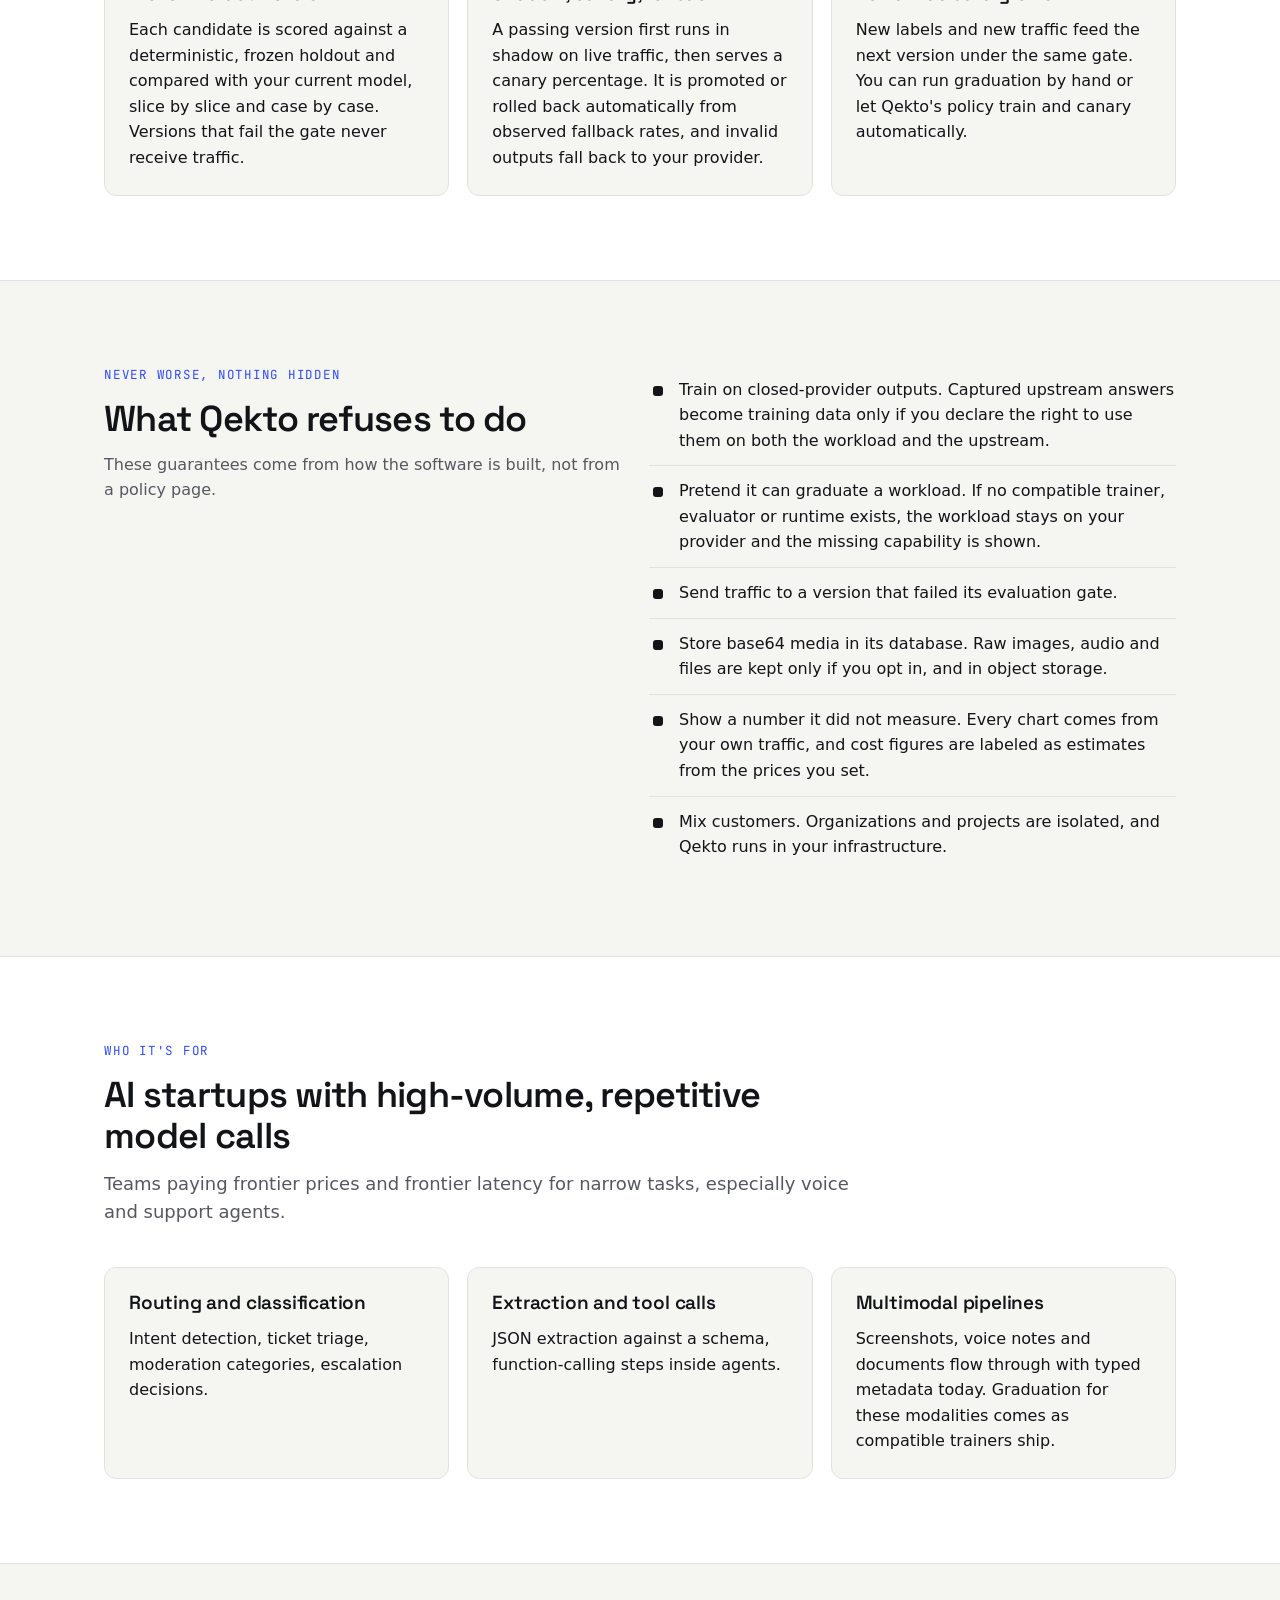
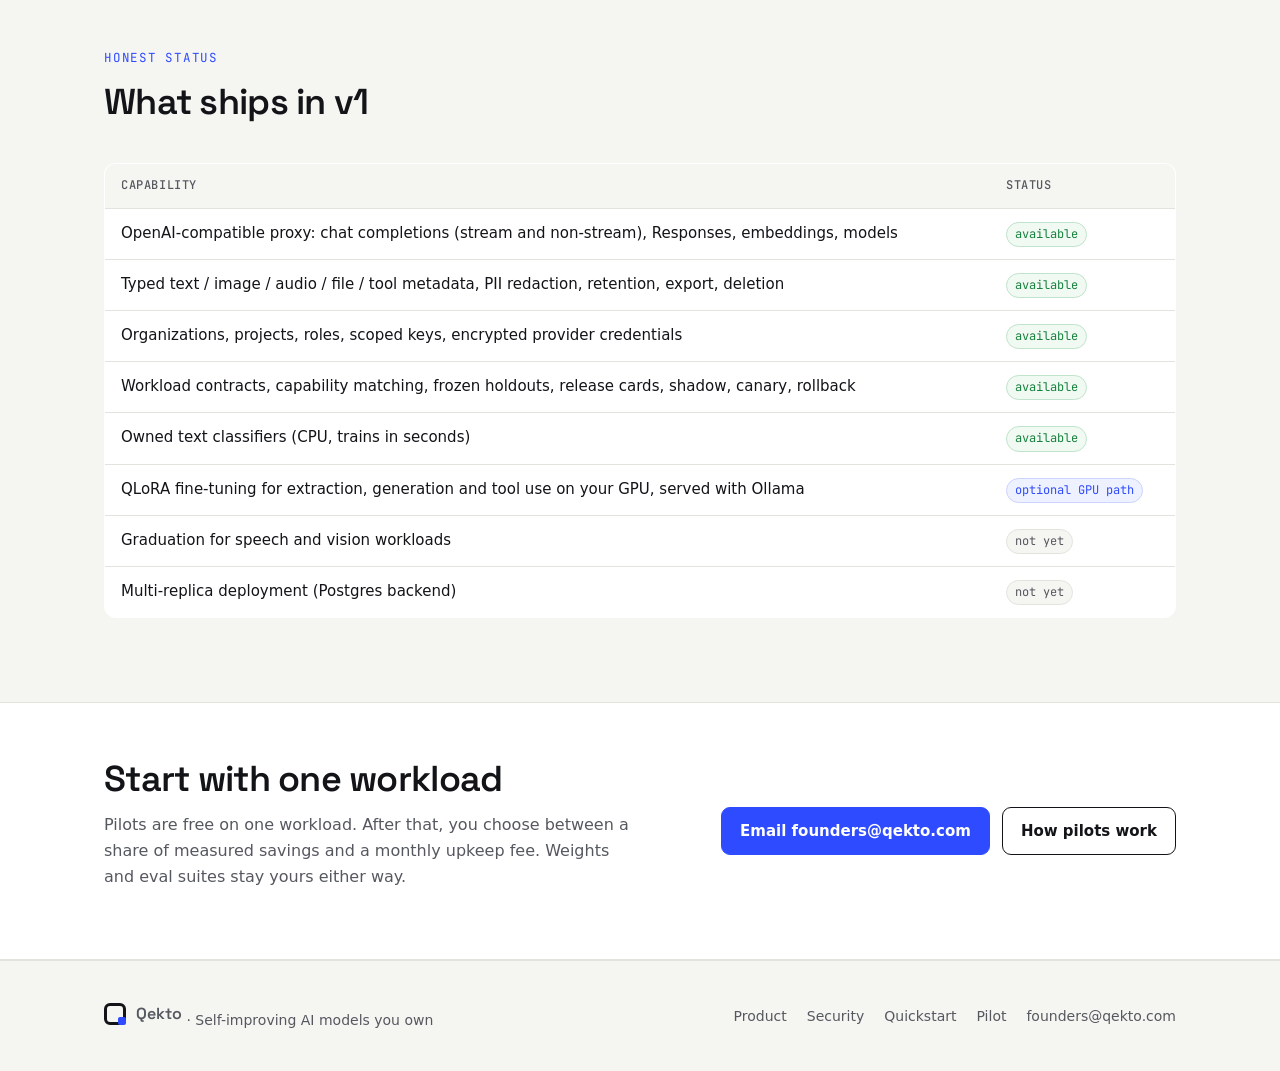
==== commit ed1ff136: "Replace archived site with Qekto product launch Co-authored-by: Cursor <cursoragent@cursor.com>" ====
--- a/index.html
+++ b/index.html
@@ -1,577 +1,158 @@
-﻿<!DOCTYPE html>
+<!DOCTYPE html>
 <html lang="en">
-  <head>
-    <meta charset="UTF-8" />
-    <meta name="viewport" content="width=device-width, initial-scale=1" />
-    <title>Qekto | The ad layer for AI agent recommendations</title>
-    <meta
-      name="description"
-      content="Measure where agents name you and where you lack, place labeled campaign content, prove the lift."
-    />
-    <link rel="icon" href="/assets/favicon.svg" type="image/svg+xml" />
-    <link rel="icon" href="/assets/favicon-48.png" type="image/png" sizes="48x48" />
-    <link rel="icon" href="/assets/favicon-192.png" type="image/png" sizes="192x192" />
-    <link rel="apple-touch-icon" href="/assets/favicon-192.png" />
-    <link rel="preconnect" href="https://fonts.googleapis.com" />
-    <link rel="preconnect" href="https://fonts.gstatic.com" crossorigin />
-    <link
-      href="https://fonts.googleapis.com/css2?family=Inter:wght@400;500;600&display=swap"
-      rel="stylesheet"
-    />
-    <link rel="stylesheet" href="styles.css" />
-  
-    <script type="application/ld+json">
-      {
-        "@context": "https://schema.org",
-        "@type": "Organization",
-        "name": "Qekto",
-        "url": "https://qekto.com",
-        "logo": "https://qekto.com/assets/favicon-512.png"
-      }
-    </script>
-  </head>
-  <body class="home-landing">
-    <header class="site-header">
-      <div class="top">
-        <div class="nav-shell">
-        <a class="logo" href="/">
-          <span class="logo-mark">
-            Qekto
-            <span class="triad" aria-hidden="true">
-              <span class="dot teal"></span>
-              <span class="dot yellow"></span>
-              <span class="dot red"></span>
-            </span>
-          </span>
-          <span class="logo-tag" aria-hidden="true">
-            <span class="teal-text">measure</span>.
-            <span class="yellow-text">place</span>.
-            <span class="red-text">prove</span>
-          </span>
-        </a>
+<head>
+  <meta charset="utf-8">
+  <meta name="viewport" content="width=device-width, initial-scale=1">
+  <title>Qekto | AI models you own that improve themselves</title>
+  <meta name="description" content="Qekto is a self-hosted control plane for your AI traffic. Change your OpenAI base_url; Qekto forwards every call unchanged, learns your workloads, and graduates repetitive ones to evaluated models you own.">
+  <link rel="canonical" href="https://qekto.com/">
+  <meta property="og:title" content="Qekto | AI models you own that improve themselves">
+  <meta property="og:description" content="Self-hosted AI traffic control plane: capture, evaluate, and graduate repetitive workloads to models you own, with gates, canaries and rollback.">
+  <meta property="og:url" content="https://qekto.com/">
+  <meta property="og:type" content="website">
+  <meta property="og:image" content="https://qekto.com/assets/favicon-512.png">
+  <link rel="icon" href="/assets/favicon.svg" type="image/svg+xml">
+  <link rel="icon" href="/assets/favicon-48.png" type="image/png" sizes="48x48">
+  <link rel="apple-touch-icon" href="/assets/favicon-192.png">
+  <link rel="preconnect" href="https://fonts.googleapis.com">
+  <link rel="preconnect" href="https://fonts.gstatic.com" crossorigin>
+  <link href="https://fonts.googleapis.com/css2?family=JetBrains+Mono:wght@500&family=Space+Grotesk:wght@600&display=swap" rel="stylesheet">
+  <link rel="stylesheet" href="/styles.css">
+  <script type="application/ld+json">{"@context":"https://schema.org","@type":"Organization","name":"Qekto","url":"https://qekto.com","logo":"https://qekto.com/assets/favicon-512.png","email":"founders@qekto.com"}</script>
+</head>
+<body>
+<a class="skip" href="#main">Skip to content</a>
+<header class="site-header">
+  <div class="wrap">
+    <a class="brand" href="/" aria-label="Qekto home"><span class="logo" aria-hidden="true"></span>Qekto</a>
+    <nav class="nav" aria-label="Primary">
+      <a href="/product" class="hide-sm">Product</a>
+      <a href="/security" class="hide-sm">Security</a>
+      <a href="/docs" class="hide-sm">Quickstart</a>
+      <a class="btn sm primary" href="/pilot">Request a pilot</a>
+    </nav>
+  </div>
+</header>
 
-        <nav class="site-nav" aria-label="Primary">
-          <div class="nav-item">
-            <button type="button" class="nav-trigger" aria-expanded="false" data-panel="platform">
-              Platform
-              <span class="nav-chevron" aria-hidden="true"></span>
-            </button>
-          </div>
+<main id="main">
+  <section class="hero">
+    <div class="wrap">
+      <div class="eyebrow">Self-improving AI models you own</div>
+      <h1>AI models you own<br>that improve themselves.</h1>
+      <p class="lede">Qekto is a self-hosted control plane for your AI traffic. Change your OpenAI <code>base_url</code>:
+        every call is forwarded unchanged, Qekto learns your workloads, and the repetitive ones graduate to models you own.
+        A model graduates only after it passes your evals on a frozen holdout. Rollout is gradual, with automatic rollback.</p>
+      <div class="cta-row">
+        <a class="btn primary" href="/pilot">Request a pilot</a>
+        <a class="btn" href="/docs">Read the quickstart</a>
+      </div>
+      <div class="snippet">
+<pre><code><span class="k">from</span> openai <span class="k">import</span> OpenAI
 
-          <div class="nav-item">
-            <button type="button" class="nav-trigger" aria-expanded="false" data-panel="brands">
-              Brands
-              <span class="nav-chevron" aria-hidden="true"></span>
-            </button>
-          </div>
-
-          <div class="nav-item">
-            <button type="button" class="nav-trigger" aria-expanded="false" data-panel="publishers">
-              Publishers
-              <span class="nav-chevron" aria-hidden="true"></span>
-            </button>
-          </div>
-
-        </nav>
-
-        <nav class="top-nav" aria-label="Account">
-          <a class="btn btn-outline" href="https://qekto.app/login">Log in</a>
-          <a class="btn" href="/contact.html">Get in touch</a>
-        </nav>
-
-        <button type="button" class="menu-toggle" aria-label="Open menu" aria-expanded="false">
-          <span></span><span></span><span></span>
-        </button>
-        </div>
-
-        <div class="mega-layer">
-          <div class="mega" id="panel-platform" hidden>
-            <div class="mega-grid">
-              <div class="mega-col">
-                <p class="mega-heading">The loop</p>
-                <a class="mega-link" href="/loop.html#measure">
-                  <span class="mega-title teal-text">Measure</span>
-                  <span class="mega-desc">See your gaps, the competition, and why AI won’t recommend you.</span>
-                </a>
-                <a class="mega-link" href="/loop.html#place">
-                  <span class="mega-title yellow-text">Place</span>
-                  <span class="mega-desc">Run campaigns. Place labeled content agents cite.</span>
-                </a>
-                <a class="mega-link" href="/loop.html#prove">
-                  <span class="mega-title red-text">Prove</span>
-                  <span class="mega-desc">Track your lift as AI recommends you more.</span>
-                </a>
-              </div>
-              <div class="mega-col">
-                <p class="mega-heading">Coming next</p>
-                <a class="mega-link" href="/brands.html#alerts">
-                  <span class="mega-title">Alerts</span>
-                  <span class="mega-desc">Know when share of voice moves.</span>
-                </a>
-                <a class="mega-link" href="/brands.html#campaigns">
-                  <span class="mega-title">Campaigns</span>
-                  <span class="mega-desc">Approve a recommended place → prove run.</span>
-                </a>
-              </div>
-              <div class="mega-aside">
-                <p class="mega-aside-kicker">Company</p>
-                <p class="mega-aside-line">The ad layer for AI agent recommendations.</p>
-                <a class="mega-aside-cta" href="https://qekto.app/login">Get started</a>
-              </div>
-            </div>
-          </div>
-
-          <div class="mega" id="panel-brands" hidden>
-            <div class="mega-grid mega-grid-2">
-              <div class="mega-col">
-                <p class="mega-heading">For brands</p>
-                <a class="mega-link" href="/brands.html">
-                  <span class="mega-title">Overview</span>
-                  <span class="mega-desc">Status is the wedge. The ad network is the company.</span>
-                </a>
-                <a class="mega-link" href="/brands.html#status">
-                  <span class="mega-title">AI visibility</span>
-                  <span class="mega-desc">Share of voice, queries won and lost.</span>
-                </a>
-                <a class="mega-link" href="/brands.html#campaigns">
-                  <span class="mega-title">Run a campaign</span>
-                  <span class="mega-desc">Place where agents read. Prove lift.</span>
-                </a>
-              </div>
-              <div class="mega-aside">
-                <p class="mega-aside-kicker">Brands</p>
-                <p class="mega-aside-line">Measure gaps. Place with campaigns. Prove the lift.</p>
-                <a class="mega-aside-cta" href="https://qekto.app/login">Get started</a>
-              </div>
-            </div>
-          </div>
-
-          <div class="mega" id="panel-publishers" hidden>
-            <div class="mega-grid mega-grid-2">
-              <div class="mega-col">
-                <p class="mega-heading">For publishers</p>
-                <a class="mega-link" href="/publishers.html">
-                  <span class="mega-title">Overview</span>
-                  <span class="mega-desc">Host labeled placements agents already read.</span>
-                </a>
-                <a class="mega-link" href="/publishers.html#earn">
-                  <span class="mega-title">Earn</span>
-                  <span class="mega-desc">Brands pay to place. You keep the page real.</span>
-                </a>
-                <a class="mega-link" href="/publishers.html#apply">
-                  <span class="mega-title">Apply</span>
-                  <span class="mega-desc">Pilot network  -  invitation first.</span>
-                </a>
-              </div>
-              <div class="mega-aside">
-                <p class="mega-aside-kicker">Publishers</p>
-                <p class="mega-aside-line">Same open web agents cite  -  sponsored, labeled, not cloaked.</p>
-                <a class="mega-aside-cta" href="/publishers.html#apply">Apply to host →</a>
-              </div>
-            </div>
-          </div>
-        </div>
-      </div>
-    </header>
-
-    <div class="mobile-drawer" id="mobile-drawer" hidden>
-      <div class="mobile-drawer-bar">
-        <button type="button" class="mobile-back" hidden aria-hidden="true">
-          <span class="mobile-back-chevron" aria-hidden="true"></span>
-          Back
-        </button>
-        <a class="mobile-drawer-logo" href="/">Qekto</a>
-        <button type="button" class="mobile-close" aria-label="Close menu">
-          <span aria-hidden="true"></span>
-        </button>
-      </div>
-
-      <div class="mobile-drawer-body">
-        <div class="mobile-panel is-active" data-panel="root">
-          <button type="button" class="mobile-row" data-go="platform">
-            <span>Platform</span>
-            <span class="mobile-row-chevron" aria-hidden="true"></span>
-          </button>
-          <button type="button" class="mobile-row" data-go="brands">
-            <span>Brands</span>
-            <span class="mobile-row-chevron" aria-hidden="true"></span>
-          </button>
-          <button type="button" class="mobile-row" data-go="publishers">
-            <span>Publishers</span>
-            <span class="mobile-row-chevron" aria-hidden="true"></span>
-          </button>
-          <a class="mobile-row mobile-row-quiet" href="https://qekto.app/login">Sign in</a>
-        </div>
-
-        <div class="mobile-panel" data-panel="platform" hidden>
-          <div class="mobile-section">
-            <p class="mobile-section-title">The loop</p>
-            <a class="mobile-link" href="/loop.html#measure">
-              <span class="mobile-link-title teal-text">Measure</span>
-              <span class="mobile-link-desc">See your gaps, the competition, and why AI won’t recommend you.</span>
-            </a>
-            <a class="mobile-link" href="/loop.html#place">
-              <span class="mobile-link-title yellow-text">Place</span>
-              <span class="mobile-link-desc">Run campaigns. Place labeled content agents cite.</span>
-            </a>
-            <a class="mobile-link" href="/loop.html#prove">
-              <span class="mobile-link-title red-text">Prove</span>
-              <span class="mobile-link-desc">Track your lift as AI recommends you more.</span>
-            </a>
-          </div>
-          <div class="mobile-section">
-            <p class="mobile-section-title">Coming next</p>
-            <a class="mobile-link" href="/brands.html#alerts">
-              <span class="mobile-link-title">Alerts</span>
-              <span class="mobile-link-desc">Know when share of voice moves.</span>
-            </a>
-            <a class="mobile-link" href="/brands.html#campaigns">
-              <span class="mobile-link-title">Campaigns</span>
-              <span class="mobile-link-desc">Approve a recommended place → prove run.</span>
-            </a>
-          </div>
-        </div>
-
-        <div class="mobile-panel" data-panel="brands" hidden>
-          <div class="mobile-section">
-            <p class="mobile-section-title">For brands</p>
-            <a class="mobile-link" href="/brands.html">
-              <span class="mobile-link-title">Overview</span>
-              <span class="mobile-link-desc">Status is the wedge. The ad network is the company.</span>
-            </a>
-            <a class="mobile-link" href="/brands.html#status">
-              <span class="mobile-link-title">AI visibility</span>
-              <span class="mobile-link-desc">Share of voice, queries won and lost.</span>
-            </a>
-            <a class="mobile-link" href="/brands.html#campaigns">
-              <span class="mobile-link-title">Run a campaign</span>
-              <span class="mobile-link-desc">Place where agents read. Prove lift.</span>
-            </a>
-          </div>
-        </div>
-
-        <div class="mobile-panel" data-panel="publishers" hidden>
-          <div class="mobile-section">
-            <p class="mobile-section-title">For publishers</p>
-            <a class="mobile-link" href="/publishers.html">
-              <span class="mobile-link-title">Overview</span>
-              <span class="mobile-link-desc">Host labeled placements agents already read.</span>
-            </a>
-            <a class="mobile-link" href="/publishers.html#earn">
-              <span class="mobile-link-title">Earn</span>
-              <span class="mobile-link-desc">Brands pay to place. You keep the page real.</span>
-            </a>
-            <a class="mobile-link" href="/publishers.html#apply">
-              <span class="mobile-link-title">Apply</span>
-              <span class="mobile-link-desc">Pilot network  -  invitation first.</span>
-            </a>
-          </div>
-        </div>
-      </div>
-
-      <div class="mobile-drawer-auth">
-        <a class="btn" href="/contact.html">Get in touch</a>
-        <a class="btn btn-outline" href="https://qekto.app/login">Log in</a>
+client = OpenAI(
+    base_url=<span class="k">"https://qekto.your-company.com/v1"</span>,  <span class="c"># was https://api.openai.com/v1</span>
+    api_key=os.environ[<span class="k">"QEKTO_API_KEY"</span>],          <span class="c"># scoped Qekto project key</span>
+)
+<span class="c"># Same requests, same responses. Qekto forwards to your provider and records typed metadata.</span></code></pre>
       </div>
     </div>
+  </section>
 
-    <section class="announce" aria-label="Two ways in">
-      <div class="announce-tabs" role="tablist">
-        <span class="announce-pill" aria-hidden="true"></span>
-        <button type="button" class="announce-tab is-active" role="tab" aria-selected="true">Brands</button>
-        <button type="button" class="announce-tab" role="tab" aria-selected="false">Publishers</button>
+  <section class="alt">
+    <div class="wrap">
+      <div class="section-head">
+        <div class="eyebrow">The loop</div>
+        <h2>From rented API calls to owned, evaluated models</h2>
+        <p>AI products send the same narrow task to frontier APIs thousands of times a day. Qekto runs one loop over that traffic, and every step leaves an audit trail.</p>
       </div>
-      <div class="announce-msgs">
-        <div class="announce-msg is-shown" role="tabpanel">
-          <span class="announce-line">See how ChatGPT and Claude name your brand</span>
-          <a class="announce-btn" href="https://qekto.app/login">Run free check</a>
-        </div>
-        <div class="announce-msg" role="tabpanel">
-          <span class="announce-line">Run a site AI agents cite?</span>
-          <a class="announce-btn" href="/publishers.html#apply">Join the waitlist</a>
-        </div>
+      <div class="grid g3">
+        <div class="card"><span class="step-n">01 · Capture</span><h3>Forward and record</h3><p>Requests are forwarded byte-for-byte, including streaming, tools, structured outputs, and image, audio and file parts. Qekto records latency, tokens, cost estimates, errors and typed content metadata under your storage policy.</p></div>
+        <div class="card"><span class="step-n">02 · Understand</span><h3>Workload contracts</h3><p>Calls are grouped into workloads. Each one gets a versioned contract: task family, modalities, output schema, evaluator, SLOs, privacy, and the training rights you have declared.</p></div>
+        <div class="card"><span class="step-n">03 · Graduate</span><h3>Capability-matched training</h3><p>Training starts only when there is a legally usable source of ground truth and a trainer, evaluator and runtime that can handle the workload. If something is missing, Qekto names it.</p></div>
+        <div class="card"><span class="step-n">04 · Gate</span><h3>Frozen holdout evals</h3><p>Each candidate is scored against a deterministic, frozen holdout and compared with your current model, slice by slice and case by case. Versions that fail the gate never receive traffic.</p></div>
+        <div class="card"><span class="step-n">05 · Roll out</span><h3>Shadow, canary, rollback</h3><p>A passing version first runs in shadow on live traffic, then serves a canary percentage. It is promoted or rolled back automatically from observed fallback rates, and invalid outputs fall back to your provider.</p></div>
+        <div class="card"><span class="step-n">06 · Improve</span><h3>Retrain as data grows</h3><p>New labels and new traffic feed the next version under the same gate. You can run graduation by hand or let Qekto's policy train and canary automatically.</p></div>
       </div>
-    </section>
+    </div>
+  </section>
 
-    <main class="hero">
-      <div class="hero-copy">
-        <h1 class="hero-title">The ad layer for AI agent recommendations</h1>
-        <p class="hero-value">See how often AI assistants recommend you, why rivals win, and how to change it.</p>
-        <div class="hero-actions">
-          <a class="btn hero-cta" href="https://qekto.app/login">Check your brand’s AI visibility</a>
-          <a class="hero-link" href="/publishers.html#apply"><strong>Publisher?</strong> Earn when AI agents cite your site <span aria-hidden="true">&rarr;</span></a>
-        </div>
+  <section>
+    <div class="wrap grid g2 start">
+      <div>
+        <div class="eyebrow">Never worse, nothing hidden</div>
+        <h2>What Qekto refuses to do</h2>
+        <p class="muted">These guarantees come from how the software is built, not from a policy page.</p>
       </div>
+      <ul class="list no">
+        <li>Train on closed-provider outputs. Captured upstream answers become training data only if you declare the right to use them on both the workload and the upstream.</li>
+        <li>Pretend it can graduate a workload. If no compatible trainer, evaluator or runtime exists, the workload stays on your provider and the missing capability is shown.</li>
+        <li>Send traffic to a version that failed its evaluation gate.</li>
+        <li>Store base64 media in its database. Raw images, audio and files are kept only if you opt in, and in object storage.</li>
+        <li>Show a number it did not measure. Every chart comes from your own traffic, and cost figures are labeled as estimates from the prices you set.</li>
+        <li>Mix customers. Organizations and projects are isolated, and Qekto runs in your infrastructure.</li>
+      </ul>
+    </div>
+  </section>
 
-      <div class="hero-stage">
-    <div class="rail" data-step="0">
-      <section class="beat is-active" data-beat="0" id="measure">
+  <section class="alt">
+    <div class="wrap">
+      <div class="section-head">
+        <div class="eyebrow">Who it's for</div>
+        <h2>AI startups with high-volume, repetitive model calls</h2>
+        <p>Teams paying frontier prices and frontier latency for narrow tasks, especially voice and support agents.</p>
+      </div>
+      <div class="grid g3">
+        <div class="card"><h3>Routing and classification</h3><p>Intent detection, ticket triage, moderation categories, escalation decisions.</p></div>
+        <div class="card"><h3>Extraction and tool calls</h3><p>JSON extraction against a schema, function-calling steps inside agents.</p></div>
+        <div class="card"><h3>Multimodal pipelines</h3><p>Screenshots, voice notes and documents flow through with typed metadata today. Graduation for these modalities comes as compatible trainers ship.</p></div>
+      </div>
+    </div>
+  </section>
 
-        <div class="instance" aria-hidden="true">
-          <div class="ui-card">
-            <div class="ui-top">
-              <div>
-                <p class="ui-eyebrow">AI Visibility Report</p>
-                <p class="ui-brand">Northloom · Mattresses</p>
-              </div>
-              <p class="ui-agents">2 agents · 1 market</p>
-            </div>
-            <div class="ui-stats">
-              <div>
-                <p class="ui-stat-num teal-text">44%</p>
-                <p class="ui-stat-label">Named in answers</p>
-              </div>
-              <div>
-                <p class="ui-stat-num teal-text">31%</p>
-                <p class="ui-stat-label">Share of voice</p>
-              </div>
-              <div>
-                <p class="ui-stat-num">#2</p>
-                <p class="ui-stat-label">In category</p>
-              </div>
-            </div>
-            <p class="ui-section">Your market · tracked + new</p>
-            <ul class="sov-list">
-              <li>
-                <span>Restwell</span>
-                <span class="bar-track"><span class="bar" style="--w: 52%"></span></span>
-                <span class="pct">52%</span>
-              </li>
-              <li class="you">
-                <span>Northloom</span>
-                <span class="bar-track"><span class="bar you-bar" style="--w: 44%"></span></span>
-                <span class="pct teal-text">44%</span>
-              </li>
-              <li>
-                <span>Hushform</span>
-                <span class="bar-track"><span class="bar" style="--w: 38%"></span></span>
-                <span class="pct">38%</span>
-              </li>
-              <li>
-                <span>Dovetail</span>
-                <span class="bar-track"><span class="bar" style="--w: 29%"></span></span>
-                <span class="pct">29%</span>
-              </li>
-              <li class="detected">
-                <span>Lumenfoam <em class="new-tag">New</em></span>
-                <span class="bar-track"><span class="bar" style="--w: 18%"></span></span>
-                <span class="track-chip">Track</span>
-              </li>
-            </ul>
-            <div class="why-grid">
-              <div class="why-col why-yes">
-                <p class="ui-section">Why they recommend</p>
-                <ul class="why-list">
-                  <li>Firm support for back pain</li>
-                  <li>Clear mid-range value</li>
-                </ul>
-              </div>
-              <div class="why-col why-no">
-                <p class="ui-section">Why they don’t</p>
-                <ul class="why-list">
-                  <li>Thin on hybrid queries</li>
-                  <li>Rarely named for couples</li>
-                </ul>
-              </div>
-            </div>
-          </div>
-        </div>
-        <div class="beat-caption">
-          <p class="lead">See your gaps, competition, and why AI won’t recommend you.</p>
-        </div>
-      </section>
+  <section>
+    <div class="wrap">
+      <div class="section-head">
+        <div class="eyebrow">Honest status</div>
+        <h2>What ships in v1</h2>
+      </div>
+      <table>
+        <thead><tr><th>Capability</th><th>Status</th></tr></thead>
+        <tbody>
+          <tr><td>OpenAI-compatible proxy: chat completions (stream and non-stream), Responses, embeddings, models</td><td><span class="tag ok">available</span></td></tr>
+          <tr><td>Typed text / image / audio / file / tool metadata, PII redaction, retention, export, deletion</td><td><span class="tag ok">available</span></td></tr>
+          <tr><td>Organizations, projects, roles, scoped keys, encrypted provider credentials</td><td><span class="tag ok">available</span></td></tr>
+          <tr><td>Workload contracts, capability matching, frozen holdouts, release cards, shadow, canary, rollback</td><td><span class="tag ok">available</span></td></tr>
+          <tr><td>Owned text classifiers (CPU, trains in seconds)</td><td><span class="tag ok">available</span></td></tr>
+          <tr><td>QLoRA fine-tuning for extraction, generation and tool use on your GPU, served with Ollama</td><td><span class="tag accent">optional GPU path</span></td></tr>
+          <tr><td>Graduation for speech and vision workloads</td><td><span class="tag no">not yet</span></td></tr>
+          <tr><td>Multi-replica deployment (Postgres backend)</td><td><span class="tag no">not yet</span></td></tr>
+        </tbody>
+      </table>
+    </div>
+  </section>
 
-      <section class="beat" data-beat="1" id="place">
+  <section class="alt tight">
+    <div class="wrap grid g2 center">
+      <div>
+        <h2>Start with one workload</h2>
+        <p class="muted">Pilots are free on one workload. After that, you choose between a share of measured savings and a monthly upkeep fee. Weights and eval suites stay yours either way.</p>
+      </div>
+      <div class="cta-row end">
+        <a class="btn primary" href="mailto:founders@qekto.com?subject=Qekto%20pilot">Email founders@qekto.com</a>
+        <a class="btn" href="/pilot">How pilots work</a>
+      </div>
+    </div>
+  </section>
+</main>
 
-        <div class="instance instance-place" aria-hidden="true">
-          <div class="place-stage">
-            <div class="browser-frame">
-              <div class="browser-top">
-                <span class="traffic" aria-hidden="true">
-                  <span class="tl tl-close"></span>
-                  <span class="tl tl-min"></span>
-                  <span class="tl tl-max"></span>
-                </span>
-                <div class="browser-tabs" aria-hidden="true">
-                  <span class="browser-tab is-active">
-                    <span class="browser-favicon"></span>
-                    Best firm mattresses
-                  </span>
-                </div>
-              </div>
-              <div class="browser-toolbar" aria-hidden="true">
-                <span class="browser-nav">
-                  <span class="browser-nav-btn"></span>
-                  <span class="browser-nav-btn is-fwd"></span>
-                  <span class="browser-nav-btn is-reload"></span>
-                </span>
-                <div class="browser-omnibox">
-                  <span class="browser-lock"></span>
-                  <span class="browser-url">restindex.com/best-firm-mattress</span>
-                </div>
-              </div>
-              <div class="ui-card publisher">
-                <p class="pub-kicker">Buying guide · Updated this week</p>
-                <p class="pub-title">Best firm mattresses for back pain</p>
-                <p class="pub-body">
-                  Agents reading this page pull brand names from the ranked shortlist
-                  below  -  including labeled picks woven into the article. The page
-                  stays a normal guide: clear ranking, plain language, and a
-                  sponsored block agents can cite without a hidden trick.
-                </p>
-                <div class="pub-pick">
-                  <p class="pub-pick-label">Sponsored</p>
-                  <p class="pub-pick-name">Northloom Firm Support Foam</p>
-                  <p class="pub-pick-why">
-                    Steady mid-firm feel, long warranty, strong fit for side sleepers
-                    with lower-back pain  -  cited on long-tail support queries.
-                  </p>
-                </div>
-                <ol class="pub-list">
-                  <li>Restwell Adaptive</li>
-                  <li>Hushform Grid Core</li>
-                  <li>Dovetail Dual Comfort</li>
-                </ol>
-              </div>
-            </div>
-
-            <div class="phone-frame">
-              <div class="phone-bezel">
-                <div class="phone-island"></div>
-                <div class="phone-scroll">
-                  <p class="phone-site">restindex</p>
-                  <p class="phone-kicker">Buying guide</p>
-                  <p class="phone-title">Best firm mattresses for back pain</p>
-                  <p class="phone-body">
-                    Labeled picks agents can cite  -  not hidden injection.
-                  </p>
-                  <div class="phone-pick">
-                    <p class="phone-pick-label">Sponsored</p>
-                    <p class="phone-pick-name">Northloom Firm Support Foam</p>
-                    <p class="phone-pick-why">
-                      Mid-firm feel · strong for lower-back pain queries
-                    </p>
-                  </div>
-                  <ol class="phone-list">
-                    <li>Restwell Adaptive</li>
-                    <li>Hushform Grid Core</li>
-                    <li>Dovetail Dual Comfort</li>
-                  </ol>
-                </div>
-              </div>
-            </div>
-          </div>
-        </div>
-        <div class="beat-caption">
-          <p class="lead">Run campaigns. Place labeled content agents cite.</p>
-        </div>
-      </section>
-
-      <section class="beat" data-beat="2" id="prove">
-
-        <div class="instance" aria-hidden="true">
-          <div class="ui-card lift-card">
-            <div class="ui-top">
-              <div>
-                <p class="ui-eyebrow">Campaign receipt</p>
-                <p class="ui-brand">Northloom · Mattresses</p>
-              </div>
-              <p class="ui-agents">14-day window</p>
-            </div>
-            <div class="ui-stats lift-stats">
-              <div>
-                <p class="ui-stat-num">11% → <span class="red-text">38%</span></p>
-                <p class="ui-stat-label">Named in answers</p>
-              </div>
-              <div>
-                <p class="ui-stat-num red-text">+27 pts</p>
-                <p class="ui-stat-label">Absolute lift</p>
-              </div>
-              <div>
-                <p class="ui-stat-num">#6 → <span class="red-text">#2</span></p>
-                <p class="ui-stat-label">Category rank</p>
-              </div>
-            </div>
-            <p class="ui-section">Named in answers · 14 days</p>
-            <svg
-              viewBox="0 0 360 168"
-              class="lift-chart"
-              role="img"
-              aria-label="Named-in-answers rate rising from 11 percent to 38 percent over 14 days"
-            >
-              <defs>
-                <linearGradient id="lift-fill" x1="0" y1="0" x2="0" y2="1">
-                  <stop offset="0%" stop-color="#2f7f7a" stop-opacity="0.22" />
-                  <stop offset="100%" stop-color="#2f7f7a" stop-opacity="0" />
-                </linearGradient>
-              </defs>
-              <line x1="40" y1="28" x2="340" y2="28" class="lift-grid" />
-              <line x1="40" y1="60" x2="340" y2="60" class="lift-grid" />
-              <line x1="40" y1="92" x2="340" y2="92" class="lift-grid" />
-              <line x1="40" y1="124" x2="340" y2="124" class="lift-grid" />
-              <text x="34" y="32" class="lift-axis" text-anchor="end">40%</text>
-              <text x="34" y="64" class="lift-axis" text-anchor="end">30%</text>
-              <text x="34" y="96" class="lift-axis" text-anchor="end">20%</text>
-              <text x="34" y="128" class="lift-axis" text-anchor="end">10%</text>
-              <text x="40" y="148" class="lift-axis">Day 1</text>
-              <text x="190" y="148" class="lift-axis" text-anchor="middle">Day 7</text>
-              <text x="340" y="148" class="lift-axis" text-anchor="end">Day 14</text>
-              <path
-                class="lift-area"
-                d="M40,120.5 L80,118 L120,114 L160,102 L200,86 L240,64 L280,48 L340,34.4 L340,124 L40,124 Z"
-                fill="url(#lift-fill)"
-              />
-              <polyline
-                class="lift-line"
-                points="40,120.5 80,118 120,114 160,102 200,86 240,64 280,48 340,34.4"
-                fill="none"
-                stroke-width="2.25"
-              />
-              <circle cx="40" cy="120.5" r="3.5" fill="#787066" />
-              <circle class="lift-end" cx="340" cy="34.4" r="4.5" fill="#2f7f7a" />
-              <text x="48" y="118" class="lift-point">11%</text>
-              <text x="332" y="28" class="lift-point lift-point-end" text-anchor="end">38%</text>
-            </svg>
-            <ul class="lift-notes">
-              <li>Named in answers +27 pts</li>
-              <li>Won “best firm mattress for back pain”</li>
-              <li>Cite rate up on long-tail queries</li>
-            </ul>
-          </div>
-        </div>
-        <div class="beat-caption">
-          <p class="lead">Track your lift. Watch AI recommend you more, week after week.</p>
-        </div>
-      </section>
-    </div>
-
-        <div class="hero-steps" role="tablist" aria-label="Product loop">
-          <button type="button" class="hero-step is-active" data-go="0">
-            Measure
-            <span class="step-fill"></span>
-          </button>
-          <button type="button" class="hero-step" data-go="1">
-            Place
-            <span class="step-fill"></span>
-          </button>
-          <button type="button" class="hero-step" data-go="2">
-            Prove
-            <span class="step-fill"></span>
-          </button>
-        </div>
-      </div>
-    </main>
-
-    <footer class="site-foot">
-      <div class="taglines" aria-hidden="true">
-        <p class="tagline is-shown">Your customers ask ChatGPT what to buy. Make sure it names you.</p>
-        <p class="tagline">When shoppers ask AI what to buy, see if you're named, and get named more.</p>
-        <p class="tagline">AI is the new shelf. See where you stand on it, and move up.</p>
-      </div>
-    </footer>
-
-    <script src="nav.js" defer></script>
-    <script src="stage.js" defer></script>
-    <script src="announce.js" defer></script>
-  </body>
+<footer class="site-footer">
+  <div class="wrap">
+    <div><a class="brand small" href="/"><span class="logo" aria-hidden="true"></span>Qekto</a> <span>· Self-improving AI models you own</span></div>
+    <nav aria-label="Footer">
+      <a href="/product">Product</a><a href="/security">Security</a><a href="/docs">Quickstart</a><a href="/pilot">Pilot</a>
+      <a href="mailto:founders@qekto.com">founders@qekto.com</a>
+    </nav>
+  </div>
+</footer>
+</body>
 </html>
--- a/styles.css
+++ b/styles.css
@@ -1,3801 +1,109 @@
-/* Match ycf26 DESIGN.md — oatmeal chrome + Qekto signal triad. */
 :root {
-  --accent: #2f7f7a;
-  --accent-hover: #256861;
-  --canvas: #f4f0e8;
-  --ink: #1a1814;
-  --body: #4a453c;
-  --mute: #787066;
-  --hairline: #d9d3c8;
-  --hairline-strong: #c4bdb2;
-  --signal-teal: #2f7f7a;
-  --signal-yellow: #b8892d;
-  --signal-red: #c25a50;
-  /* Loop story: gap → work → lift (class names teal/red are legacy). */
-  --triad-measure: #c25a50;
-  --triad-place: var(--signal-yellow);
-  --triad-prove: var(--signal-teal);
-  --surface: #faf8f4;
-  --header-h: 4.75rem;
-  --pitch-h: 3.25rem;
-  --dock-h: 5.25rem;
+  --ink: #121418;
+  --accent: #2F4BFF;
+  --accent-soft: #EEF1FF;
+  --ground: #F5F5F2;
+  --surface: #FFFFFF;
+  --border: #E3E3DE;
+  --muted: #55585F;
+  --ok: #17803D;
+  --bad: #B42318;
+  --display: "Space Grotesk", ui-sans-serif, system-ui, sans-serif;
+  --mono: "JetBrains Mono", ui-monospace, SFMono-Regular, Menlo, monospace;
+  --body: ui-sans-serif, system-ui, -apple-system, "Segoe UI", Roboto, sans-serif;
+  --wrap: 1120px;
 }
+* { box-sizing: border-box; }
+html { -webkit-text-size-adjust: 100%; }
+body { margin: 0; background: var(--ground); color: var(--ink); font: 16px/1.6 var(--body); }
+a { color: var(--accent); text-decoration: none; }
+a:hover { text-decoration: underline; }
+h1, h2, h3 { font-family: var(--display); font-weight: 600; letter-spacing: -0.02em; line-height: 1.15; margin: 0 0 12px; }
+h1 { font-size: clamp(36px, 5.4vw, 60px); }
+h2 { font-size: clamp(26px, 3.2vw, 36px); }
+h3 { font-size: 19px; letter-spacing: -0.01em; }
+p { margin: 0 0 14px; }
+code, pre, .mono { font-family: var(--mono); font-weight: 500; }
+code { font-size: 0.88em; background: var(--surface); border: 1px solid var(--border); border-radius: 5px; padding: 1px 5px; }
+pre { background: var(--ink); color: #E9EAEE; border-radius: 10px; padding: 18px 20px; overflow-x: auto; font-size: 13.5px; line-height: 1.6; margin: 0; }
+pre code { background: none; border: 0; padding: 0; color: inherit; font-size: inherit; }
+pre .c { color: #8B8F99; }
+pre .k { color: #9DB0FF; }
+.wrap { max-width: var(--wrap); margin: 0 auto; padding: 0 24px; }
+.muted { color: var(--muted); }
+.eyebrow { font-family: var(--mono); font-size: 12.5px; letter-spacing: 0.06em; text-transform: uppercase; color: var(--accent); margin-bottom: 14px; }
+.skip { position: absolute; left: -9999px; }
+.skip:focus { left: 12px; top: 12px; background: var(--surface); padding: 8px 12px; border-radius: 8px; z-index: 10; }
 
-* {
-  box-sizing: border-box;
-  margin: 0;
-  padding: 0;
-}
+/* header */
+.site-header { background: var(--ground); border-bottom: 1px solid var(--border); position: sticky; top: 0; z-index: 5; }
+.site-header .wrap { display: flex; align-items: center; justify-content: space-between; height: 64px; gap: 20px; }
+.brand { display: inline-flex; align-items: center; gap: 10px; font-family: var(--display); font-weight: 600; font-size: 20px; color: var(--ink); }
+.brand:hover { text-decoration: none; }
+.logo { width: 22px; height: 22px; border: 3px solid var(--ink); border-radius: 6px; position: relative; flex: none; }
+.logo::after { content: ""; position: absolute; right: -3px; bottom: -3px; width: 8px; height: 8px; background: var(--accent); border-radius: 2px; }
+.nav { display: flex; align-items: center; gap: 26px; font-size: 15px; }
+.nav a { color: var(--ink); }
+.nav a[aria-current="page"] { color: var(--accent); font-weight: 600; }
+.btn { display: inline-flex; align-items: center; gap: 8px; padding: 11px 18px; border-radius: 9px; border: 1px solid var(--ink);
+       background: var(--surface); color: var(--ink); font-weight: 600; font-size: 15px; }
+.btn:hover { text-decoration: none; background: var(--ground); }
+.btn.primary { background: var(--accent); border-color: var(--accent); color: #fff; }
+.btn.primary:hover { filter: brightness(0.94); background: var(--accent); }
+.btn.sm { padding: 7px 13px; font-size: 14px; }
+@media (max-width: 760px) { .nav .hide-sm { display: none; } .nav { gap: 16px; } }
 
-html,
-body {
-  min-height: 100%;
-}
+/* sections */
+section { padding: 84px 0; }
+section.tight { padding: 56px 0; }
+section.alt { background: var(--surface); border-top: 1px solid var(--border); border-bottom: 1px solid var(--border); }
+.hero { padding: 96px 0 72px; }
+.hero p.lede { font-size: clamp(18px, 2vw, 21px); color: var(--muted); max-width: 720px; margin: 18px 0 30px; }
+.cta-row { display: flex; gap: 12px; flex-wrap: wrap; align-items: center; }
+.start { align-items: start; }
+.center { align-items: center; }
+.end { justify-content: flex-end; }
+.mt { margin-top: 16px; }
+.brand.small { font-size: 16px; }
+@media (max-width: 640px) { .end { justify-content: flex-start; } }
+.hero .snippet { margin-top: 48px; max-width: 760px; }
+.section-head { max-width: 760px; margin-bottom: 40px; }
+.section-head p { color: var(--muted); font-size: 18px; }
 
-body {
-  min-height: 100dvh;
-  background: var(--canvas);
-  color: var(--body);
-  font-family: Inter, system-ui, sans-serif;
-  font-size: 14px;
-  isolation: isolate;
-}
+.grid { display: grid; gap: 18px; }
+.g2 { grid-template-columns: repeat(2, minmax(0, 1fr)); }
+.g3 { grid-template-columns: repeat(3, minmax(0, 1fr)); }
+@media (max-width: 900px) { .g3 { grid-template-columns: repeat(2, minmax(0, 1fr)); } }
+@media (max-width: 640px) { .g2, .g3 { grid-template-columns: 1fr; } }
+.card { background: var(--surface); border: 1px solid var(--border); border-radius: 12px; padding: 24px; }
+section.alt .card { background: var(--ground); }
+.card p:last-child { margin-bottom: 0; }
+.step-n { font-family: var(--mono); font-size: 13px; color: var(--accent); margin-bottom: 10px; display: block; }
 
-/* Soft triad washes + paper grain — landing atmosphere, not flat oatmeal. */
-body::before {
-  content: "";
-  position: fixed;
-  inset: 0;
-  z-index: -2;
-  pointer-events: none;
-  background:
-    radial-gradient(
-      ellipse 90% 60% at 8% 12%,
-      color-mix(in srgb, var(--triad-measure) 16%, transparent),
-      transparent 62%
-    ),
-    radial-gradient(
-      ellipse 80% 55% at 96% 28%,
-      color-mix(in srgb, var(--signal-yellow) 14%, transparent),
-      transparent 60%
-    ),
-    radial-gradient(
-      ellipse 85% 58% at 55% 100%,
-      color-mix(in srgb, var(--triad-prove) 12%, transparent),
-      transparent 58%
-    ),
-    linear-gradient(
-      168deg,
-      #f8f4ec 0%,
-      var(--canvas) 42%,
-      #ebe4d8 100%
-    );
-  transition: background 0.55s ease;
-}
+.list { list-style: none; padding: 0; margin: 0; }
+.list li { padding: 12px 0 12px 30px; border-bottom: 1px solid var(--border); position: relative; }
+.list li:last-child { border-bottom: 0; }
+.list li::before { content: ""; position: absolute; left: 4px; top: 21px; width: 10px; height: 10px; border-radius: 3px; background: var(--accent); }
+.list.no li::before { background: var(--ink); }
 
-body:has(.rail[data-step="0"])::before {
-  background:
-    radial-gradient(
-      ellipse 95% 65% at 18% 20%,
-      color-mix(in srgb, var(--triad-measure) 22%, transparent),
-      transparent 64%
-    ),
-    radial-gradient(
-      ellipse 70% 50% at 92% 70%,
-      color-mix(in srgb, var(--triad-place) 8%, transparent),
-      transparent 58%
-    ),
-    radial-gradient(
-      ellipse 60% 45% at 70% 95%,
-      color-mix(in srgb, var(--triad-prove) 7%, transparent),
-      transparent 55%
-    ),
-    linear-gradient(168deg, #f6f3eb 0%, #f1ede4 50%, #e8e2d6 100%);
-}
+table { width: 100%; border-collapse: collapse; background: var(--surface); border: 1px solid var(--border); border-radius: 12px; overflow: hidden; font-size: 15px; }
+th, td { text-align: left; padding: 12px 16px; border-bottom: 1px solid var(--border); vertical-align: top; }
+th { font-family: var(--mono); font-size: 12px; text-transform: uppercase; letter-spacing: 0.05em; color: var(--muted); font-weight: 500; background: var(--ground); }
+tr:last-child td { border-bottom: 0; }
+.tag { display: inline-block; font-family: var(--mono); font-size: 12px; padding: 2px 8px; border-radius: 999px; border: 1px solid var(--border); background: var(--ground); white-space: nowrap; }
+.tag.ok { color: var(--ok); border-color: #BFE3CB; background: #F0FAF3; }
+.tag.no { color: var(--muted); }
+.tag.accent { color: var(--accent); border-color: #CBD3FF; background: var(--accent-soft); }
 
-body:has(.rail[data-step="1"])::before {
-  background:
-    radial-gradient(
-      ellipse 90% 60% at 82% 22%,
-      color-mix(in srgb, var(--signal-yellow) 20%, transparent),
-      transparent 62%
-    ),
-    radial-gradient(
-      ellipse 70% 50% at 10% 75%,
-      color-mix(in srgb, var(--signal-teal) 9%, transparent),
-      transparent 58%
-    ),
-    radial-gradient(
-      ellipse 65% 48% at 48% 98%,
-      color-mix(in srgb, var(--signal-red) 8%, transparent),
-      transparent 55%
-    ),
-    linear-gradient(168deg, #f8f3e6 0%, #f3ece0 50%, #ebe3d4 100%);
-}
+.callout { border: 1px solid var(--border); border-left: 3px solid var(--accent); border-radius: 10px; padding: 16px 18px; background: var(--surface); }
+.prose { max-width: 760px; }
+.prose h2 { margin-top: 48px; }
+.prose h3 { margin-top: 28px; }
+.prose ol, .prose ul { padding-left: 22px; }
+.prose li { margin: 6px 0; }
 
-body:has(.rail[data-step="2"])::before {
-  background:
-    radial-gradient(
-      ellipse 90% 62% at 50% 88%,
-      color-mix(in srgb, var(--triad-prove) 18%, transparent),
-      transparent 60%
-    ),
-    radial-gradient(
-      ellipse 70% 50% at 8% 18%,
-      color-mix(in srgb, var(--triad-measure) 9%, transparent),
-      transparent 58%
-    ),
-    radial-gradient(
-      ellipse 65% 48% at 94% 30%,
-      color-mix(in srgb, var(--triad-place) 9%, transparent),
-      transparent 55%
-    ),
-    linear-gradient(168deg, #f7f1ea 0%, #f2e9e3 50%, #ebe0d8 100%);
-}
-
-body::after {
-  content: "";
-  position: fixed;
-  inset: 0;
-  z-index: -1;
-  pointer-events: none;
-  opacity: 0.45;
-  mix-blend-mode: soft-light;
-  background-image: url("data:image/svg+xml,%3Csvg xmlns='http://www.w3.org/2000/svg' width='180' height='180'%3E%3Cfilter id='n'%3E%3CfeTurbulence type='fractalNoise' baseFrequency='0.8' numOctaves='4' stitchTiles='stitch'/%3E%3C/filter%3E%3Crect width='100%25' height='100%25' filter='url(%23n)' opacity='0.55'/%3E%3C/svg%3E");
-  background-size: 180px 180px;
-}
-
-.site-header {
-  position: sticky;
-  top: 0;
-  z-index: 100;
-  background: transparent !important;
-  backdrop-filter: none !important;
-  border-bottom: none !important;
-  box-shadow: none;
-  overflow: visible;
-}
-
-.top {
-  display: flex;
-  align-items: center;
-  justify-content: center;
-  gap: 1rem;
-  max-width: 1100px;
-  margin: 0 auto;
-  padding: 0.75rem 1.5rem 0.45rem;
-  border-bottom: none;
-  background: transparent;
-  backdrop-filter: none;
-  position: relative;
-  top: auto;
-  z-index: auto;
-  min-height: 0;
-  overflow: visible;
-}
-
-.nav-shell {
-  display: flex;
-  align-items: center;
-  justify-content: space-between;
-  gap: 1rem;
-  width: 100%;
-  padding: 0.45rem 0.55rem 0.45rem 1rem;
-  background: #fff;
-  border: 1px solid var(--hairline);
-  border-radius: 999px;
-  box-shadow: 0 8px 28px rgba(26, 24, 20, 0.06);
-  overflow: visible;
-}
-
-.company-pitch {
-  max-width: 1100px;
-  margin: 0 auto;
-  padding: 1rem 1.5rem 0.55rem;
-  font-size: clamp(1.35rem, 2.8vw, 1.95rem);
-  font-weight: 600;
-  letter-spacing: -0.035em;
-  line-height: 1.25;
-  color: var(--ink);
-  text-align: center;
-}
-
-.page .company-pitch {
-  font-size: clamp(1.05rem, 2vw, 1.35rem);
-  padding: 0.85rem 1.5rem 1.1rem;
-}
-
-.logo {
-  --logo-measure: #be453f;
-  --logo-place: #c49438;
-  --logo-prove: #35847f;
-  display: inline-flex;
-  flex-direction: column;
-  align-items: flex-start;
-  gap: 0.25rem;
-  color: var(--ink);
-  text-decoration: none;
-  flex-shrink: 0;
-  padding: 0.15rem 0.35rem;
-}
-
-.logo:hover {
-  opacity: 0.85;
-}
-
-.logo-mark {
-  display: inline-flex;
-  align-items: center;
-  gap: 0.6rem;
-  font-size: 22px;
-  font-weight: 600;
-  letter-spacing: -0.04em;
-  line-height: 1;
-}
-
-.logo-tag {
-  display: block;
-  font-size: 10px;
-  font-weight: 600;
-  letter-spacing: 0.055em;
-  line-height: 1.15;
-  text-transform: lowercase;
-}
-
-.site-nav {
-  display: none;
-  align-items: center;
-  gap: 0.1rem;
-  flex: 1 1 auto;
-  justify-content: center;
-}
-
-.nav-item {
-  position: static;
-}
-
-.nav-trigger,
-.nav-text {
-  display: inline-flex;
-  align-items: center;
-  gap: 0.35rem;
-  border: none;
-  background: transparent;
-  color: var(--body);
-  font: inherit;
-  font-size: 14px;
-  font-weight: 500;
-  padding: 0.55rem 0.8rem;
-  border-radius: 999px;
-  cursor: pointer;
-  text-decoration: none;
-  white-space: nowrap;
-}
-
-.nav-trigger:hover,
-.nav-text:hover,
-.nav-text.is-active,
-.nav-trigger[aria-expanded="true"] {
-  color: var(--ink);
-  background: color-mix(in srgb, var(--ink) 5%, transparent);
-}
-
-.nav-chevron {
-  width: 6px;
-  height: 6px;
-  border-right: 1.5px solid currentColor;
-  border-bottom: 1.5px solid currentColor;
-  transform: rotate(45deg) translateY(-1px);
-  opacity: 0.7;
-}
-
-.nav-trigger[aria-expanded="true"] .nav-chevron {
-  transform: rotate(225deg) translateY(-1px);
-}
-
-/* Stripe-style white mega panel — same width as the nav pill */
-.mega-layer {
-  position: absolute;
-  left: 0;
-  right: 0;
-  top: calc(100% + 0.4rem);
-  z-index: 300;
-  pointer-events: none;
-}
-
-.site-header.mega-open .mega-layer {
-  pointer-events: auto;
-}
-
-.mega {
-  position: relative;
-  left: auto;
-  width: 100%;
-  margin: 0;
-  padding: 1.25rem 1.3rem 1.35rem;
-  background: #fff;
-  border: 1px solid var(--hairline);
-  border-radius: 20px;
-  box-shadow: 0 18px 50px rgba(26, 24, 20, 0.14);
-  z-index: 300;
-  opacity: 0;
-  visibility: hidden;
-  pointer-events: none;
-  transform: translateY(8px);
-  transition:
-    opacity 0.18s ease,
-    transform 0.18s ease,
-    visibility 0.18s;
-}
-
-.mega.is-open {
-  opacity: 1;
-  visibility: visible;
-  pointer-events: auto;
-  transform: translateY(0);
-}
-
-.mega[hidden] {
-  display: none !important;
-}
-
-.mega-grid {
-  display: grid;
-  grid-template-columns: 1.1fr 1fr 0.9fr;
-  gap: 1.25rem;
-}
-
-.mega-grid-2 {
-  grid-template-columns: 1.3fr 0.9fr;
-}
-
-.mega-heading {
-  font-size: 11px;
-  font-weight: 600;
-  letter-spacing: 0.06em;
-  text-transform: uppercase;
-  color: var(--mute);
-  margin-bottom: 0.65rem;
-}
-
-.mega-link {
-  display: flex;
-  flex-direction: column;
-  gap: 0.15rem;
-  padding: 0.45rem 0.5rem;
-  margin: 0 -0.5rem 0.15rem;
-  border-radius: 8px;
-  text-decoration: none;
-}
-
-.mega-link:hover {
-  background: color-mix(in srgb, var(--ink) 4%, transparent);
-}
-
-.mega-title {
-  font-size: 14px;
-  font-weight: 600;
-  color: var(--ink);
-}
-
-.mega-desc {
-  font-size: 12px;
-  line-height: 1.4;
-  color: var(--mute);
-}
-
-.measure-copy {
-  display: flex;
-  flex-direction: column;
-  gap: 0.45rem;
-  line-height: 1.45;
-  color: var(--body);
-}
-
-.mega-aside {
-  background: color-mix(in srgb, var(--canvas) 70%, var(--surface));
-  border: 1px solid var(--hairline);
-  border-radius: 10px;
-  padding: 0.9rem 0.95rem;
-  display: flex;
-  flex-direction: column;
-  gap: 0.45rem;
-}
-
-.mega-aside-kicker {
-  font-size: 11px;
-  font-weight: 600;
-  letter-spacing: 0.06em;
-  text-transform: uppercase;
-  color: var(--mute);
-}
-
-.mega-aside-line {
-  font-size: 13px;
-  line-height: 1.45;
-  color: var(--ink);
-  font-weight: 500;
-}
-
-.mega-aside-cta {
-  margin-top: auto;
-  font-size: 13px;
-  font-weight: 500;
-  color: var(--ink);
-  text-decoration: none;
-}
-
-.mega-aside-cta:hover {
-  text-decoration: underline;
-}
-
-.menu-toggle {
-  display: none;
-  width: 2.4rem;
-  height: 2.4rem;
-  border: none;
-  background: color-mix(in srgb, var(--ink) 6%, #fff);
-  padding: 0;
-  cursor: pointer;
-  flex-direction: column;
-  justify-content: center;
-  align-items: center;
-  gap: 4px;
-  border-radius: 10px;
-  flex-shrink: 0;
-}
-
-.menu-toggle span {
-  display: block;
-  width: 14px;
-  height: 1.5px;
-  background: var(--ink);
-  border-radius: 1px;
-}
-
-.btn-outline {
-  background: #fff;
-  color: var(--ink);
-  border: 1px solid var(--hairline-strong);
-}
-
-.btn-outline:hover {
-  background: color-mix(in srgb, var(--ink) 4%, #fff);
-}
-
-.mobile-drawer {
-  display: none;
-}
-
-.page {
-  overflow: auto;
-}
-
-.loop-layout {
-  display: grid;
-  grid-template-columns: 9.5rem minmax(0, 40rem);
-  gap: 3rem;
-  max-width: 980px;
-  margin: 0 auto;
-  padding: 2.5rem 1.5rem 6rem;
-  align-items: start;
-}
-
-.loop-nav {
-  position: sticky;
-  top: 5.5rem;
-  display: flex;
-  flex-direction: column;
-  gap: 0.2rem;
-}
-
-.loop-nav a {
-  text-decoration: none;
-  font-size: 15px;
-  font-weight: 600;
-  color: var(--mute);
-  padding: 0.4rem 0.65rem;
-  border-left: 2px solid transparent;
-}
-
-.loop-nav a.is-current[data-loop="measure"] {
-  color: var(--triad-measure);
-  border-left-color: var(--triad-measure);
-}
-
-.loop-nav a.is-current[data-loop="place"] {
-  color: var(--signal-yellow);
-  border-left-color: var(--signal-yellow);
-}
-
-.loop-nav a.is-current[data-loop="prove"] {
-  color: var(--triad-prove);
-  border-left-color: var(--triad-prove);
-}
-
-.loop-section {
-  padding: 2.75rem 0 1rem;
-  scroll-margin-top: 5.5rem;
-}
-
-.loop-section h1 {
-  font-size: clamp(2.6rem, 5vw, 3.5rem);
-  font-weight: 600;
-  letter-spacing: -0.04em;
-  line-height: 1;
-  margin-bottom: 0.9rem;
-}
-
-.loop-section p {
-  font-size: 16px;
-  line-height: 1.55;
-  color: var(--ink);
-  margin-bottom: 0.85rem;
-}
-
-.loop-card {
-  margin: 1.1rem 0 1.25rem;
-  padding: 1.1rem 1.15rem;
-  background: var(--surface);
-  border: 1px solid var(--hairline);
-  border-radius: 10px;
-}
-
-.loop-stats {
-  display: grid;
-  grid-template-columns: repeat(3, 1fr);
-  gap: 0.75rem;
-  margin-top: 0.85rem;
-}
-
-.loop-num {
-  font-size: 28px;
-  font-weight: 600;
-  letter-spacing: -0.03em;
-  color: var(--ink);
-  line-height: 1.1;
-}
-
-.loop-lbl {
-  font-size: 12px;
-  color: var(--mute);
-  margin-top: 0.25rem;
-}
-
-.report-step {
-  margin-top: 2.5rem;
-}
-
-.loop-section .report-step h2 {
-  display: flex;
-  align-items: baseline;
-  gap: 0.6rem;
-  margin-bottom: 0.5rem;
-  font-size: 20px;
-  font-weight: 600;
-  letter-spacing: -0.02em;
-  color: var(--ink);
-}
-
-.report-step-num {
-  font-size: 13px;
-  font-weight: 600;
-  color: var(--triad-measure);
-  font-variant-numeric: tabular-nums;
-}
-
-.loop-card p {
-  margin: 0;
-  font-size: 14px;
-  line-height: 1.45;
-}
-
-.loop-card .report-kicker {
-  margin-bottom: 0.5rem;
-  font-size: 11px;
-  font-weight: 600;
-  letter-spacing: 0.07em;
-  text-transform: uppercase;
-  color: var(--signal-yellow);
-}
-
-.loop-card .report-title {
-  margin-bottom: 0.75rem;
-  font-weight: 600;
-}
-
-.loop-card .report-title ~ .report-title {
-  margin-top: 1rem;
-}
-
-.loop-card .report-meta {
-  font-weight: 400;
-  color: var(--mute);
-}
-
-.report-grid {
-  display: grid;
-  grid-template-columns: repeat(3, 1fr);
-  gap: 0.9rem 1rem;
-}
-
-.report-pair {
-  display: grid;
-  grid-template-columns: 1fr 1fr;
-  gap: 1rem;
-}
-
-.loop-card .report-num {
-  font-size: 28px;
-  font-weight: 600;
-  letter-spacing: -0.02em;
-  line-height: 1.1;
-  color: var(--triad-measure);
-}
-
-.loop-card .report-name {
-  margin-top: 0.15rem;
-  font-size: 13px;
-  font-weight: 500;
-  color: var(--mute);
-}
-
-.loop-card .report-name-you {
-  color: var(--ink);
-  font-weight: 600;
-}
-
-.loop-card .report-label {
-  margin-top: 0.15rem;
-  font-size: 11px;
-  font-weight: 600;
-  letter-spacing: 0.06em;
-  text-transform: uppercase;
-  color: var(--mute);
-}
-
-.loop-card .report-agent {
-  font-size: 13px;
-  color: var(--mute);
-}
-
-.loop-card .report-foot {
-  margin-top: 0.85rem;
-  font-size: 12px;
-  color: var(--mute);
-}
-
-.report-bullets,
-.report-questions {
-  margin: 0;
-  padding-left: 1.1rem;
-  font-size: 14px;
-  line-height: 1.45;
-}
-
-.report-bullets li,
-.report-questions li {
-  margin-bottom: 0.35rem;
-}
-
-.report-bullets li::marker {
-  color: var(--signal-teal);
-}
-
-.loop-card .report-rows p {
-  display: flex;
-  justify-content: space-between;
-  padding: 0.5rem 0;
-  border-bottom: 1px solid var(--hairline);
-}
-
-.loop-card .report-rows p span:last-child {
-  font-weight: 600;
-  color: var(--triad-measure);
-  font-variant-numeric: tabular-nums;
-}
-
-.loop-card .report-rows-quiet p span:last-child {
-  font-weight: 400;
-  color: var(--mute);
-}
-
-@media (max-width: 720px) {
-  .report-grid {
-    grid-template-columns: repeat(2, 1fr);
-  }
-
-  .loop-layout {
-    grid-template-columns: 1fr;
-    gap: 0.5rem;
-    padding-top: 1rem;
-  }
-
-  .loop-nav {
-    position: sticky;
-    top: 4.25rem;
-    flex-direction: row;
-    gap: 0.75rem;
-    background: color-mix(in srgb, var(--canvas) 92%, transparent);
-    z-index: 20;
-    padding: 0.4rem 0;
-  }
-
-  .loop-nav a {
-    border-left: none;
-    border-bottom: 2px solid transparent;
-    padding: 0.35rem 0.15rem;
-  }
-
-  .loop-nav a.is-current[data-loop="measure"],
-  .loop-nav a.is-current[data-loop="place"],
-  .loop-nav a.is-current[data-loop="prove"] {
-    border-left-color: transparent;
-  }
-
-  .loop-nav a.is-current[data-loop="measure"] {
-    border-bottom-color: var(--triad-measure);
-  }
-
-  .loop-nav a.is-current[data-loop="place"] {
-    border-bottom-color: var(--signal-yellow);
-  }
-
-  .loop-nav a.is-current[data-loop="prove"] {
-    border-bottom-color: var(--triad-prove);
-  }
-}
-
-.page-main {
-  max-width: 920px;
-  margin: 0 auto;
-  padding: 1.5rem 1.5rem 5rem;
-}
-
-.page-hero {
-  padding: 1.75rem 0 2.75rem;
-}
-
-.page-audience {
-  font-size: clamp(3.75rem, 14vw, 7.5rem);
-  font-weight: 600;
-  letter-spacing: -0.055em;
-  line-height: 0.92;
-  color: var(--ink);
-  margin: 0 0 1.35rem;
-}
-
-.page-kicker {
-  font-size: 12px;
-  font-weight: 600;
-  letter-spacing: 0.07em;
-  text-transform: uppercase;
-  color: var(--mute);
-  margin-bottom: 0.75rem;
-}
-
-.page-title {
-  font-size: clamp(1.85rem, 4.2vw, 2.85rem);
-  font-weight: 600;
-  letter-spacing: -0.04em;
-  line-height: 1.12;
-  color: var(--ink);
-  margin-bottom: 1rem;
-  max-width: 18ch;
-}
-
-.page-lead {
-  font-size: clamp(1.05rem, 2vw, 1.2rem);
-  line-height: 1.55;
-  color: var(--body);
-  margin-bottom: 1.75rem;
-  max-width: 36rem;
-}
-
-.page-actions {
-  display: flex;
-  align-items: center;
-  flex-wrap: wrap;
-  gap: 1rem 1.25rem;
-}
-
-/* ---- Contact page ---- */
-
-.contact-main {
-  max-width: 34rem;
-}
-
-.contact-hero {
-  padding-bottom: 1.25rem;
-}
-
-.contact-sent {
-  margin: 0 0 1.25rem;
-  padding: 0.85rem 1rem;
-  border-radius: 10px;
-  border: 1px solid color-mix(in srgb, var(--signal-teal) 35%, var(--hairline));
-  background: color-mix(in srgb, var(--signal-teal) 10%, #fff);
-  color: var(--ink);
-  font-size: 14px;
-  line-height: 1.45;
-}
-
-.contact-form {
-  display: flex;
-  flex-direction: column;
-  gap: 1rem;
-}
-
-.contact-label {
-  display: flex;
-  flex-direction: column;
-  gap: 0.4rem;
-  font-size: 13px;
-  font-weight: 600;
-  color: var(--ink);
-}
-
-.contact-input {
-  height: 2.75rem;
-  padding: 0 0.85rem;
-  border: 1px solid var(--hairline-strong);
-  border-radius: 8px;
-  background: #fff;
-  color: var(--ink);
-  font: inherit;
-  font-size: 14px;
-  font-weight: 400;
-}
-
-.contact-input:focus {
-  outline: none;
-  border-color: var(--ink);
-}
-
-.contact-textarea {
-  height: auto;
-  min-height: 8rem;
-  padding: 0.75rem 0.85rem;
-  resize: vertical;
-}
-
-.contact-submit {
-  width: 100%;
-  height: 2.75rem;
-  margin-top: 0.35rem;
-  border: none;
-  cursor: pointer;
-}
-
-.contact-note {
-  margin-top: 1.5rem;
-  font-size: 13px;
-  color: var(--mute);
-  line-height: 1.45;
-}
-
-.contact-note a {
-  color: var(--ink);
-  font-weight: 500;
-}
-
-.feature-stack {
-  display: flex;
-  flex-direction: column;
-  gap: 1.15rem;
-}
-
-.feature {
-  padding: 1.75rem 1.6rem 1.85rem;
-  border-radius: 20px;
-  border: 1px solid var(--hairline);
-}
-
-.feature-teal {
-  background: color-mix(in srgb, var(--signal-teal) 11%, var(--surface));
-  border-color: color-mix(in srgb, var(--signal-teal) 28%, var(--hairline));
-}
-
-.feature-yellow {
-  background: color-mix(in srgb, var(--signal-yellow) 12%, var(--surface));
-  border-color: color-mix(in srgb, var(--signal-yellow) 32%, var(--hairline));
-}
-
-.feature-red {
-  background: color-mix(in srgb, var(--signal-red) 10%, var(--surface));
-  border-color: color-mix(in srgb, var(--signal-red) 26%, var(--hairline));
-}
-
-.feature-step {
-  font-size: clamp(1.5rem, 3.5vw, 2rem);
-  font-weight: 600;
-  letter-spacing: -0.04em;
-  line-height: 1;
-  margin-bottom: 0.85rem;
-}
-
-.feature h2 {
-  font-size: clamp(1.2rem, 2.4vw, 1.45rem);
-  font-weight: 600;
-  letter-spacing: -0.03em;
-  color: var(--ink);
-  margin-bottom: 0.55rem;
-}
-
-.feature p {
-  font-size: 16px;
-  line-height: 1.55;
-  color: var(--body);
-  max-width: 38rem;
-}
-
-.feature .btn {
-  margin-top: 1.15rem;
-}
-
-.page-section {
-  padding: 1.35rem 0;
-  border-top: 1px solid var(--hairline);
-}
-
-.page-section h2 {
-  font-size: 18px;
-  font-weight: 600;
-  color: var(--ink);
-  margin-bottom: 0.45rem;
-}
-
-.page-section p {
-  font-size: 15px;
-  line-height: 1.55;
-  color: var(--body);
-  margin-bottom: 0.85rem;
-}
-
-.price-grid {
-  display: grid;
-  grid-template-columns: repeat(3, minmax(0, 1fr));
-  gap: 1.15rem;
-  margin-top: 0.25rem;
-}
-
-.price-card {
-  background: var(--surface);
-  border: 1px solid var(--hairline);
-  border-radius: 18px;
-  padding: 1.45rem 1.3rem 1.4rem;
-  display: flex;
-  flex-direction: column;
-  gap: 0.55rem;
-  min-height: 18rem;
-}
-
-.price-card-accent {
-  border-color: color-mix(in srgb, var(--signal-yellow) 40%, var(--hairline));
-}
-
-.price-name {
-  font-size: 13px;
-  font-weight: 600;
-  letter-spacing: 0.04em;
-  text-transform: uppercase;
-}
-
-.price-amount {
-  font-size: clamp(1.75rem, 3vw, 2.15rem);
-  font-weight: 600;
-  letter-spacing: -0.03em;
-  color: var(--ink);
-}
-
-.price-note {
-  font-size: 14px;
-  color: var(--mute);
-  line-height: 1.4;
-}
-
-.price-list {
-  list-style: none;
-  display: flex;
-  flex-direction: column;
-  gap: 0.4rem;
-  font-size: 14px;
-  color: var(--body);
-  margin: 0.45rem 0 0.65rem;
-  flex: 1;
-}
-
-.price-list li {
-  padding-left: 0.85rem;
-  position: relative;
-}
-
-.price-list li::before {
-  content: "";
-  position: absolute;
-  left: 0;
-  top: 0.55em;
-  width: 5px;
-  height: 5px;
-  border-radius: 50%;
-  background: var(--ink);
-  opacity: 0.35;
-}
-
-.price-card .btn {
-  margin-top: auto;
-  align-self: flex-start;
-}
-
-@media (max-width: 820px) {
-  .price-grid {
-    grid-template-columns: 1fr;
-  }
-
-  .page-title {
-    max-width: none;
-  }
-}
-
-.logo .triad {
-  display: inline-flex;
-  align-items: flex-end;
-  gap: 3px;
-  height: 0.78em;
-  margin-top: 0;
-}
-
-.triad {
-  display: inline-flex;
-  align-items: flex-end;
-  gap: 3px;
-  height: 12px;
-}
-
-/* Mini progress bars: measure → place → prove */
-.dot {
-  display: block;
-  width: 5px;
-  border-radius: 1px;
-}
-
-.dot.teal {
-  height: 35%;
-  background: var(--triad-measure);
-}
-
-.dot.yellow {
-  height: 65%;
-  background: var(--signal-yellow);
-}
-
-.dot.red {
-  height: 100%;
-  background: var(--triad-prove);
-}
-
-.logo .dot {
-  width: 0.28em;
-  min-width: 4px;
-}
-
-.logo .dot.teal {
-  height: 35%;
-  background: var(--logo-measure);
-}
-
-.logo .dot.yellow {
-  height: 65%;
-  background: var(--logo-place);
-}
-
-.logo .dot.red {
-  height: 100%;
-  background: var(--logo-prove);
-}
-
-.logo-tag .teal-text {
-  color: var(--logo-measure);
-}
-
-.logo-tag .yellow-text {
-  color: var(--logo-place);
-}
-
-.logo-tag .red-text {
-  color: var(--logo-prove);
-}
-
-.top-nav {
-  display: flex;
-  align-items: center;
-  gap: 0.75rem;
-  flex-shrink: 0;
-}
-
-.dock {
-  display: none;
-}
-
-.dock-auth {
-  display: none;
-}
-
-.top-nav a {
-  color: var(--mute);
-  text-decoration: none;
-  font-size: 14px;
-  font-weight: 500;
-  padding: 0 0.2rem;
-  white-space: nowrap;
-}
-
-.top-nav a:hover {
-  color: var(--ink);
-  text-decoration: underline;
-}
-
-.actions {
-  display: flex;
-  align-items: center;
-  gap: 1rem;
-}
-
-.btn {
-  display: inline-flex;
-  align-items: center;
-  justify-content: center;
-  height: 2.5rem;
-  padding: 0 1.15rem;
-  background: var(--ink);
-  color: #fff;
-  text-decoration: none;
-  font-size: 14px;
-  font-weight: 500;
-  border-radius: 8px;
-}
-
-.btn:hover {
-  background: #2c2924;
-  text-decoration: none;
-}
-
-.top-nav .btn:not(.btn-outline),
-.dock-auth .btn:not(.btn-outline) {
-  color: #fff;
-}
-
-.top-nav .btn {
-  height: 2.15rem;
-  padding: 0 0.95rem;
-  border-radius: 999px;
-}
-
-.top-nav .btn:not(.btn-outline):hover,
-.dock-auth .btn:not(.btn-outline):hover {
-  color: #fff;
-  text-decoration: none;
-  background: #2c2924;
-}
-
-.top-nav .btn-outline,
-.dock-auth .btn-outline,
-.mobile-drawer-auth .btn-outline {
-  color: var(--ink);
-  background: #fff;
-  border: 1px solid var(--hairline-strong);
-}
-
-.top-nav .btn-outline:hover,
-.dock-auth .btn-outline:hover,
-.mobile-drawer-auth .btn-outline:hover {
-  color: var(--ink);
-  background: color-mix(in srgb, var(--ink) 4%, #fff);
-  text-decoration: none;
-}
-
-.teal-text {
-  color: var(--triad-measure);
-}
-
-.yellow-text {
-  color: var(--signal-yellow);
-}
-
-.red-text {
-  color: var(--triad-prove);
-}
-
-.beat-copy h1 {
-  font-size: clamp(2.75rem, 7vw, 4.25rem);
-  font-weight: 600;
-  letter-spacing: -0.04em;
-  line-height: 1;
-  margin-bottom: 1rem;
-}
-
-.lead {
-  font-size: 16px;
-  line-height: 1.55;
-  color: var(--body);
-  max-width: 28rem;
-  margin-bottom: 1.75rem;
-}
-
-.beat-copy .beat-note {
-  font-size: 12px;
-  line-height: 1.45;
-  color: var(--mute);
-  max-width: 28rem;
-  margin: -1.15rem 0 1.75rem;
-}
-
-/* ---- Instance / mock UI ---- */
-
-/* Browser chrome — Place only (content placed on real webpages). */
-.browser-frame {
-  display: flex;
-  flex-direction: column;
-  width: 100%;
-  height: 100%;
-  min-height: 0;
-  background: #e8e4db;
-  border: 1px solid var(--hairline-strong);
-  border-radius: 12px;
-  overflow: hidden;
-  box-shadow: 0 12px 32px rgba(26, 24, 20, 0.1);
-  position: relative;
-  z-index: 1;
-}
-
-.browser-top {
-  display: flex;
-  align-items: flex-end;
-  gap: 0.65rem;
-  flex-shrink: 0;
-  padding: 0.45rem 0.55rem 0;
-  background: #ddd8ce;
-  border-bottom: 1px solid color-mix(in srgb, var(--ink) 8%, transparent);
-  min-height: 2.15rem;
-}
-
-.traffic {
-  display: inline-flex;
-  align-items: center;
-  gap: 6px;
-  flex-shrink: 0;
-  padding: 0 0.15rem 0.55rem;
-}
-
-.tl {
-  width: 10px;
-  height: 10px;
-  border-radius: 50%;
-  display: block;
-}
-
-.tl-close {
-  background: #ff5f57;
-}
-
-.tl-min {
-  background: #febc2e;
-}
-
-.tl-max {
-  background: #28c840;
-}
-
-.browser-tabs {
-  display: flex;
-  align-items: flex-end;
-  flex: 1 1 auto;
-  min-width: 0;
-  overflow: hidden;
-}
-
-.browser-tab {
-  display: inline-flex;
-  align-items: center;
-  gap: 0.4rem;
-  max-width: 14rem;
-  padding: 0.4rem 0.75rem 0.45rem;
-  background: #f4f0e8;
-  border: 1px solid color-mix(in srgb, var(--ink) 8%, transparent);
-  border-bottom: none;
-  border-radius: 8px 8px 0 0;
-  font-size: 11px;
-  font-weight: 500;
-  color: var(--ink);
-  white-space: nowrap;
-  overflow: hidden;
-  text-overflow: ellipsis;
-}
-
-.browser-favicon {
-  width: 8px;
-  height: 8px;
-  border-radius: 2px;
-  background: var(--signal-yellow);
-  flex-shrink: 0;
-}
-
-.browser-toolbar {
-  display: flex;
-  align-items: center;
-  gap: 0.55rem;
-  flex-shrink: 0;
-  padding: 0.45rem 0.6rem 0.5rem;
-  background: #f4f0e8;
-  border-bottom: 1px solid var(--hairline);
-}
-
-.browser-nav {
-  display: inline-flex;
-  align-items: center;
-  gap: 0.35rem;
-  flex-shrink: 0;
-}
-
-.browser-nav-btn {
-  width: 14px;
-  height: 14px;
-  border-radius: 50%;
-  border: 1.25px solid var(--mute-soft, #a39c92);
-  display: block;
-  position: relative;
-  opacity: 0.7;
-}
-
-.browser-nav-btn::before {
-  content: "";
-  position: absolute;
-  left: 4px;
-  top: 3.5px;
-  width: 4px;
-  height: 4px;
-  border-left: 1.25px solid var(--mute);
-  border-bottom: 1.25px solid var(--mute);
-  transform: rotate(45deg);
-}
-
-.browser-nav-btn.is-fwd::before {
-  left: 3px;
-  transform: rotate(-135deg);
-}
-
-.browser-nav-btn.is-reload::before {
-  left: 3px;
-  top: 2.5px;
-  width: 6px;
-  height: 6px;
-  border: 1.25px solid var(--mute);
-  border-right-color: transparent;
-  border-radius: 50%;
-  transform: none;
-}
-
-.browser-omnibox {
-  flex: 1 1 auto;
-  min-width: 0;
-  display: flex;
-  align-items: center;
-  gap: 0.4rem;
-  height: 1.55rem;
-  padding: 0 0.65rem;
-  background: #fff;
-  border: 1px solid var(--hairline);
-  border-radius: 999px;
-}
-
-.browser-lock {
-  width: 8px;
-  height: 9px;
-  border: 1.25px solid var(--mute);
-  border-radius: 2px 2px 1px 1px;
-  position: relative;
-  flex-shrink: 0;
-  opacity: 0.75;
-}
-
-.browser-lock::before {
-  content: "";
-  position: absolute;
-  left: 1px;
-  top: -4px;
-  width: 4px;
-  height: 4px;
-  border: 1.25px solid var(--mute);
-  border-bottom: none;
-  border-radius: 4px 4px 0 0;
-}
-
-.browser-url {
-  font-size: 11px;
-  font-weight: 500;
-  color: var(--body);
-  font-family: ui-monospace, monospace;
-  white-space: nowrap;
-  overflow: hidden;
-  text-overflow: ellipsis;
-}
-
-.browser-frame .ui-card {
-  flex: 1 1 auto;
-  min-height: 0;
-  border: none;
-  border-radius: 0;
-  box-shadow: none;
-  background: #fff;
-}
-
-.place-stage {
-  position: relative;
-  display: block;
-  width: 100%;
-  height: 100%;
-  min-height: 0;
-}
-
-.place-stage .browser-frame {
-  width: 100%;
-  height: 100%;
-}
-
-.phone-frame {
-  display: none;
-  position: absolute;
-  z-index: 3;
-  right: -0.35rem;
-  bottom: -1.1rem;
-  pointer-events: none;
-  width: auto;
-  height: auto;
-}
-
-.phone-bezel {
-  /* iPhone-like portrait (~9:19.5) — never stretch to the laptop height. */
-  width: 9.25rem;
-  height: auto;
-  aspect-ratio: 9 / 19.5;
-  max-height: none;
-  background: #141210;
-  border: 1.5px solid #2c2924;
-  border-radius: 1.7rem;
-  padding: 0.42rem 0.3rem 0.48rem;
-  box-shadow:
-    0 18px 36px rgba(26, 24, 20, 0.22),
-    0 2px 0 rgba(255, 255, 255, 0.06) inset;
-  display: flex;
-  flex-direction: column;
-  box-sizing: border-box;
-  position: relative;
-  flex: none;
-  overflow: hidden;
-}
-
-/* Volume rocker */
-.phone-bezel::before {
-  content: "";
-  position: absolute;
-  left: -3px;
-  top: 4.2rem;
-  width: 2px;
-  height: 2.1rem;
-  border-radius: 2px 0 0 2px;
-  background: #2c2924;
-  box-shadow: 0 2.6rem 0 0 #2c2924;
-}
-
-/* Power button */
-.phone-bezel::after {
-  content: "";
-  position: absolute;
-  right: -3px;
-  top: 5.4rem;
-  width: 2px;
-  height: 1.55rem;
-  border-radius: 0 2px 2px 0;
-  background: #2c2924;
-}
-
-.phone-island {
-  width: 3.15rem;
-  height: 0.72rem;
-  border-radius: 999px;
-  background: #0c0b09;
-  margin: 0.2rem auto 0.45rem;
-  flex-shrink: 0;
-  box-shadow: 0 0 0 1px #2a2723;
-}
-
-.phone-scroll {
-  flex: 1 1 auto;
-  min-height: 0;
-  overflow: hidden;
-  background: #fff;
-  border-radius: 1.05rem;
-  padding: 0.55rem 0.5rem 0.6rem;
-  display: flex;
-  flex-direction: column;
-  gap: 0.28rem;
-}
-
-.phone-site {
-  font-size: 9px;
-  font-weight: 600;
-  letter-spacing: 0.06em;
-  text-transform: uppercase;
-  color: var(--mute);
-}
-
-.phone-kicker {
-  font-size: 9px;
-  color: var(--mute);
-}
-
-.phone-title {
-  font-size: 11.5px;
-  font-weight: 600;
-  letter-spacing: -0.02em;
-  color: var(--ink);
-  line-height: 1.25;
-}
-
-.phone-body {
-  font-size: 10px;
-  line-height: 1.35;
-  color: var(--body);
-  display: -webkit-box;
-  -webkit-line-clamp: 3;
-  -webkit-box-orient: vertical;
-  overflow: hidden;
-}
-
-.phone-pick {
-  border: 1px solid var(--signal-yellow);
-  border-radius: 6px;
-  padding: 0.4rem 0.45rem;
-  background: color-mix(in srgb, var(--signal-yellow) 10%, #fff);
-  margin-top: 0.1rem;
-}
-
-.phone-pick-label {
-  font-size: 8px;
-  font-weight: 600;
-  letter-spacing: 0.7px;
-  text-transform: uppercase;
-  color: var(--signal-yellow);
-  margin-bottom: 0.12rem;
-}
-
-.phone-pick-name {
-  font-size: 11px;
-  font-weight: 600;
-  color: var(--ink);
-  margin-bottom: 0.15rem;
-}
-
-.phone-pick-why {
-  font-size: 9px;
-  line-height: 1.3;
-  color: var(--body);
-}
-
-.phone-list {
-  margin: 0.2rem 0 0 0.85rem;
-  font-size: 10px;
-  color: var(--body);
-  display: flex;
-  flex-direction: column;
-  gap: 0.18rem;
-}
-
-.ui-card {
-  background: var(--surface);
-  border: 1px solid var(--hairline);
-  border-radius: 10px;
-  padding: 1.15rem 1.2rem 1.25rem;
-  box-shadow: 0 1px 2px rgba(0, 0, 0, 0.04);
-}
-
-.ui-top {
-  display: flex;
-  justify-content: space-between;
-  gap: 1rem;
-  margin-bottom: 1.1rem;
-}
-
-.ui-eyebrow {
-  font-size: 11px;
-  font-weight: 600;
-  letter-spacing: 0.7px;
-  text-transform: uppercase;
-  color: var(--mute);
-}
-
-.ui-brand {
-  font-size: 15px;
-  font-weight: 600;
-  color: var(--ink);
-  margin-top: 0.2rem;
-}
-
-.ui-agents {
-  font-size: 12px;
-  color: var(--mute);
-  text-align: right;
-}
-
-.ui-stats {
-  display: grid;
-  grid-template-columns: repeat(3, 1fr);
-  gap: 0.75rem;
-  margin-bottom: 1.15rem;
-  padding-bottom: 1rem;
-  border-bottom: 1px solid var(--hairline);
-}
-
-.ui-stat-num {
-  font-size: 28px;
-  font-weight: 600;
-  letter-spacing: -0.03em;
-  color: var(--ink);
-  font-variant-numeric: tabular-nums;
-  line-height: 1.1;
-}
-
-.ui-stat-label {
-  font-size: 11px;
-  color: var(--mute);
-  margin-top: 0.25rem;
-}
-
-.ui-section {
-  font-size: 11px;
-  font-weight: 600;
-  letter-spacing: 0.7px;
-  text-transform: uppercase;
-  color: var(--mute);
-  margin: 0.85rem 0 0.55rem;
-}
-
-.sov-list {
-  list-style: none;
-  display: flex;
-  flex-direction: column;
-  gap: 0.45rem;
-}
-
-.sov-list li {
-  display: grid;
-  grid-template-columns: 7.5rem 1fr 2.4rem;
-  align-items: center;
-  gap: 0.55rem;
-  font-size: 12px;
-  color: var(--body);
-}
-
-.sov-list li.you {
-  color: var(--ink);
-  font-weight: 500;
-}
-
-.sov-list li.detected {
-  color: var(--body);
-}
-
-.sov-list li.detected .bar {
-  background: color-mix(in srgb, var(--signal-yellow) 55%, #b8b0a4);
-}
-
-.track-chip {
-  justify-self: end;
-  display: inline-flex;
-  align-items: center;
-  height: 1.35rem;
-  padding: 0 0.45rem;
-  border: 1px solid #2d6b52;
-  border-radius: 5px;
-  font-size: 10px;
-  font-weight: 600;
-  letter-spacing: 0.02em;
-  color: #2d6b52;
-  background: transparent;
-  white-space: nowrap;
-}
-
-.new-tag {
-  display: inline-block;
-  margin-left: 0.3rem;
-  padding: 0.05rem 0.28rem;
-  border-radius: 3px;
-  font-style: normal;
-  font-size: 9px;
-  font-weight: 600;
-  letter-spacing: 0.04em;
-  text-transform: uppercase;
-  color: var(--signal-red);
-  background: color-mix(in srgb, var(--signal-red) 14%, transparent);
-  vertical-align: middle;
-}
-
-.bar-track {
-  height: 6px;
-  background: var(--hairline);
-  border-radius: 2px;
-  overflow: hidden;
-}
-
-.bar {
-  display: block;
-  height: 100%;
-  width: 0;
-  background: #b8b0a4;
-  border-radius: 2px;
-}
-
-.you-bar {
-  background: var(--triad-measure);
-}
-
-.beat.is-active .bar,
-.beat.is-on-screen .bar {
-  animation: bar-fill 0.85s ease-out forwards;
-}
-
-.pct {
-  text-align: right;
-  font-variant-numeric: tabular-nums;
-  font-size: 12px;
-  color: var(--mute);
-}
-
-.query-list {
-  list-style: none;
-  display: flex;
-  flex-direction: column;
-  gap: 0.4rem;
-  font-size: 12px;
-  color: var(--body);
-}
-
-.query-list li {
-  display: flex;
-  align-items: center;
-  gap: 0.45rem;
-}
-
-.why-grid {
-  display: grid;
-  grid-template-columns: 1fr 1fr;
-  gap: 0.65rem;
-  margin-top: 0.15rem;
-  padding-top: 0.55rem;
-  border-top: 1px solid var(--hairline);
-  flex-shrink: 0;
-}
-
-.why-col .ui-section {
-  margin: 0 0 0.4rem;
-}
-
-.why-list {
-  list-style: none;
-  display: flex;
-  flex-direction: column;
-  gap: 0.35rem;
-  font-size: 12px;
-  line-height: 1.35;
-  color: var(--body);
-}
-
-.why-list li {
-  position: relative;
-  padding-left: 0.85rem;
-}
-
-.why-list li::before {
-  content: "";
-  position: absolute;
-  left: 0;
-  top: 0.4em;
-  width: 5px;
-  height: 5px;
-  border-radius: 1px;
-}
-
-.why-yes .why-list li::before {
-  background: var(--signal-teal);
-}
-
-.why-no .why-list li::before {
-  background: var(--mute-soft, #a39c92);
-  border: 1px solid var(--mute);
-  box-sizing: border-box;
-  background: transparent;
-}
-
-.why-yes .ui-section {
-  color: var(--signal-teal);
-}
-
-.why-no .ui-section {
-  color: var(--ink);
-}
-
-.q-dot {
-  width: 7px;
-  height: 7px;
-  border-radius: 50%;
-  flex-shrink: 0;
-}
-
-.q-dot.win {
-  background: var(--signal-teal);
-}
-
-.q-dot.mid {
-  background: var(--hairline-strong);
-}
-
-.q-dot.miss {
-  background: transparent;
-  border: 1px solid var(--hairline-strong);
-}
-
-.publisher .pub-chrome {
-  display: flex;
-  align-items: center;
-  gap: 0.5rem;
-  margin-bottom: 0.9rem;
-  padding-bottom: 0.7rem;
-  border-bottom: 1px solid var(--hairline);
-}
-
-.pub-pill {
-  width: 8px;
-  height: 8px;
-  border-radius: 50%;
-  background: var(--signal-yellow);
-}
-
-.pub-url {
-  font-size: 11px;
-  color: var(--mute);
-  font-family: ui-monospace, monospace;
-}
-
-.pub-kicker {
-  font-size: 11px;
-  color: var(--mute);
-  margin-bottom: 0.35rem;
-}
-
-.pub-title {
-  font-size: 18px;
-  font-weight: 600;
-  color: var(--ink);
-  letter-spacing: -0.02em;
-  margin-bottom: 0.55rem;
-}
-
-.pub-body {
-  font-size: 13px;
-  line-height: 1.45;
-  color: var(--body);
-  margin-bottom: 0.9rem;
-}
-
-.pub-pick {
-  border: 1px solid var(--signal-yellow);
-  border-radius: 8px;
-  padding: 0.75rem 0.85rem;
-  margin-bottom: 0.9rem;
-  background: color-mix(in srgb, var(--signal-yellow) 10%, var(--surface));
-  opacity: 0;
-  transform: translateY(8px);
-}
-
-.beat.is-active .pub-pick,
-.beat.is-on-screen .pub-pick {
-  animation: rise-in 0.55s ease-out 0.25s forwards;
-}
-
-.pub-pick-label {
-  font-size: 10px;
-  font-weight: 600;
-  letter-spacing: 0.7px;
-  text-transform: uppercase;
-  color: var(--signal-yellow);
-  margin-bottom: 0.25rem;
-}
-
-.pub-pick-name {
-  font-size: 14px;
-  font-weight: 600;
-  color: var(--ink);
-  margin-bottom: 0.3rem;
-}
-
-.pub-pick-why {
-  font-size: 12px;
-  line-height: 1.4;
-  color: var(--body);
-}
-
-.pub-list {
-  margin-left: 1.1rem;
-  font-size: 13px;
-  color: var(--body);
-  display: flex;
-  flex-direction: column;
-  gap: 0.35rem;
-}
-
-.lift-stats .ui-stat-num {
-  font-size: 22px;
-}
-
-.lift-chart {
-  width: 100%;
-  height: auto;
-  display: block;
-  margin-bottom: 0.75rem;
-}
-
-.lift-grid {
-  stroke: var(--hairline);
-  stroke-width: 1;
-}
-
-.lift-axis {
-  fill: var(--mute);
-  font-size: 10px;
-  font-family: Inter, system-ui, sans-serif;
-}
-
-.lift-point {
-  fill: var(--mute);
-  font-size: 11px;
-  font-weight: 600;
-  font-family: Inter, system-ui, sans-serif;
-}
-
-.lift-point-end {
-  fill: var(--triad-prove);
-}
-
-.lift-line {
-  stroke: var(--triad-prove);
-  stroke-linecap: round;
-  stroke-linejoin: round;
-  stroke-dasharray: 520;
-  stroke-dashoffset: 520;
-}
-
-.lift-area {
-  opacity: 0;
-}
-
-.beat.is-active .lift-line,
-.beat.is-on-screen .lift-line {
-  animation: draw-line 1.1s ease-out 0.15s forwards;
-}
-
-.beat.is-active .lift-area,
-.beat.is-on-screen .lift-area {
-  animation: fade-area 0.8s ease-out 0.35s forwards;
-}
-
-.lift-notes {
-  list-style: none;
-  display: flex;
-  flex-direction: column;
-  gap: 0.35rem;
-  font-size: 12px;
-  color: var(--body);
-  border-top: 1px solid var(--hairline);
-  padding-top: 0.75rem;
-}
-
-.lift-notes li::before {
-  content: "·";
-  margin-right: 0.4rem;
-  color: var(--triad-prove);
-}
-
-.desktop-stepper,
-.stepper {
-  display: none;
-}
-
-.scroll-cue {
-  display: none;
-}
-
-.link {
-  color: var(--ink);
-  font-size: 14px;
-  font-weight: 500;
-  text-decoration: none;
-}
-
-.link:hover {
-  text-decoration: underline;
-}
-
-@keyframes bar-fill {
-  from {
-    width: 0;
-  }
-  to {
-    width: var(--w);
-  }
-}
-
-@keyframes rise-in {
-  to {
-    opacity: 1;
-    transform: translateY(0);
-  }
-}
-
-@keyframes draw-line {
-  to {
-    stroke-dashoffset: 0;
-  }
-}
-
-@keyframes fade-area {
-  to {
-    opacity: 1;
-  }
-}
-
-/* ========== MOBILE: locked stage — swipe between beats ========== */
-@media (max-width: 899px) {
-  .desktop-only {
-    display: none !important;
-  }
-
-  body.mobile-lock {
-    overflow: hidden;
-    height: 100dvh;
-    --header-h: 4.6rem;
-    --pitch-h: 4.85rem;
-    --dock-h: 4.85rem;
-  }
-
-  .site-header {
-    position: fixed;
-    left: 0;
-    right: 0;
-    top: 0;
-    background: transparent !important;
-    backdrop-filter: none !important;
-    border-bottom: none !important;
-  }
-
-  /* Content pages: keep nav in flow so titles never hide under it. */
-  .page .site-header {
-    position: sticky;
-  }
-
-  .page .page-main {
-    padding-top: 0.85rem;
-  }
-
-  .page .page-hero {
-    padding-top: 0.35rem;
-  }
-
-  .top {
-    position: relative;
-    left: auto;
-    right: auto;
-    top: auto;
-    width: auto;
-    max-width: none;
-    padding: 0.55rem max(1rem, env(safe-area-inset-right)) 0.5rem
-      max(1rem, env(safe-area-inset-left));
-    border-bottom: none;
-  }
-
-  .nav-shell {
-    border-radius: 16px;
-    padding: 0.4rem 0.5rem 0.4rem 0.75rem;
-    align-items: center;
-  }
-
-  .company-pitch {
-    position: fixed;
-    left: 0;
-    right: 0;
-    top: var(--header-h);
-    z-index: 90;
-    min-height: var(--pitch-h);
-    box-sizing: border-box;
-    padding: 0.55rem max(1.65rem, env(safe-area-inset-right)) 0.55rem
-      max(1.65rem, env(safe-area-inset-left));
-    font-size: 15px;
-    font-weight: 600;
-    letter-spacing: -0.025em;
-    line-height: 1.3;
-    text-align: left;
-    background: transparent;
-    border-bottom: none;
-    backdrop-filter: none;
-  }
-
-  .page .company-pitch {
-    position: static;
-    min-height: 0;
-    background: transparent;
-    border-bottom: none;
-    font-size: clamp(1.05rem, 4vw, 1.2rem);
-  }
-
-  .top-nav {
-    display: none;
-  }
-
-  .menu-toggle {
-    display: flex;
-  }
-
-  .site-nav,
-  .mega-layer {
-    display: none !important;
-  }
-
-  body.drawer-open {
-    overflow: hidden;
-  }
-
-  .mobile-drawer {
-    display: flex;
-    flex-direction: column;
-    position: fixed;
-    inset: 0;
-    z-index: 400;
-    background: #fff;
-    transform: translateX(100%);
-    transition: transform 0.28s ease;
-    padding:
-      max(0.65rem, env(safe-area-inset-top))
-      max(1.1rem, env(safe-area-inset-right))
-      max(0.85rem, env(safe-area-inset-bottom))
-      max(1.1rem, env(safe-area-inset-left));
-  }
-
-  .mobile-drawer.is-open {
-    transform: translateX(0);
-  }
-
-  .mobile-drawer[hidden] {
-    display: none !important;
-  }
-
-  .mobile-drawer-bar {
-    display: flex;
-    align-items: center;
-    justify-content: space-between;
-    gap: 0.75rem;
-    min-height: 2.75rem;
-    margin-bottom: 0.75rem;
-  }
-
-  .mobile-back {
-    display: inline-flex;
-    align-items: center;
-    gap: 0.35rem;
-    border: none;
-    background: transparent;
-    color: var(--ink);
-    font: inherit;
-    font-size: 15px;
-    font-weight: 500;
-    padding: 0.35rem 0.15rem;
-    cursor: pointer;
-  }
-
-  .mobile-back[hidden] {
-    display: none !important;
-  }
-
-  .mobile-back-chevron {
-    width: 8px;
-    height: 8px;
-    border-left: 1.5px solid var(--ink);
-    border-bottom: 1.5px solid var(--ink);
-    transform: rotate(45deg);
-  }
-
-  .mobile-drawer-logo {
-    font-size: 18px;
-    font-weight: 600;
-    letter-spacing: -0.04em;
-    color: var(--ink);
-    text-decoration: none;
-  }
-
-  .mobile-drawer[data-view]:not([data-view="root"]) .mobile-drawer-logo {
-    visibility: hidden;
-  }
-
-  .mobile-close {
-    width: 2.4rem;
-    height: 2.4rem;
-    border: none;
-    border-radius: 10px;
-    background: color-mix(in srgb, var(--ink) 6%, #fff);
-    position: relative;
-    cursor: pointer;
-    margin-left: auto;
-  }
-
-  .mobile-close span,
-  .mobile-close span::before {
-    position: absolute;
-    left: 50%;
-    top: 50%;
-    width: 12px;
-    height: 1.5px;
-    background: var(--ink);
-    border-radius: 1px;
-  }
-
-  .mobile-close span {
-    transform: translate(-50%, -50%) rotate(45deg);
-  }
-
-  .mobile-close span::before {
-    content: "";
-    transform: translate(-50%, -50%) rotate(-90deg);
-  }
-
-  .mobile-drawer-body {
-    flex: 1 1 auto;
-    min-height: 0;
-    overflow: auto;
-    padding: 0.35rem 0 1rem;
-  }
-
-  .mobile-panel {
-    display: none;
-  }
-
-  .mobile-panel.is-active {
-    display: block;
-  }
-
-  .mobile-row {
-    display: flex;
-    align-items: center;
-    justify-content: space-between;
-    width: 100%;
-    border: none;
-    border-bottom: 1px dashed color-mix(in srgb, var(--ink) 12%, transparent);
-    background: transparent;
-    color: var(--ink);
-    font: inherit;
-    font-size: 1.35rem;
-    font-weight: 600;
-    letter-spacing: -0.03em;
-    text-align: left;
-    text-decoration: none;
-    padding: 1.05rem 0.1rem;
-    cursor: pointer;
-  }
-
-  .mobile-row-quiet {
-    font-size: 1.1rem;
-    font-weight: 500;
-    color: var(--body);
-  }
-
-  .mobile-row-chevron {
-    width: 8px;
-    height: 8px;
-    border-right: 1.5px solid var(--mute);
-    border-bottom: 1.5px solid var(--mute);
-    transform: rotate(-45deg);
-    flex-shrink: 0;
-  }
-
-  .mobile-section {
-    margin-bottom: 1.75rem;
-  }
-
-  .mobile-section-title {
-    font-size: 15px;
-    font-weight: 500;
-    color: var(--ink);
-    margin-bottom: 0.65rem;
-    padding-bottom: 0.55rem;
-    border-bottom: 1.5px solid transparent;
-    border-image: linear-gradient(
-      90deg,
-      var(--signal-teal),
-      var(--signal-yellow),
-      var(--signal-red)
-    ) 1;
-  }
-
-  .mobile-link {
-    display: flex;
-    flex-direction: column;
-    gap: 0.15rem;
-    text-decoration: none;
-    padding: 0.75rem 0.1rem;
-  }
-
-  .mobile-link-title {
-    font-size: 1.05rem;
-    font-weight: 600;
-    letter-spacing: -0.02em;
-    color: var(--signal-teal);
-  }
-
-  .mobile-link-title.yellow-text {
-    color: var(--signal-yellow);
-  }
-
-  .mobile-link-title.red-text {
-    color: var(--signal-red);
-  }
-
-  .mobile-link-title:not(.teal-text):not(.yellow-text):not(.red-text) {
-    color: var(--ink);
-  }
-
-  .mobile-link-desc {
-    font-size: 13px;
-    line-height: 1.4;
-    color: var(--mute);
-  }
-
-  .mobile-drawer-auth {
-    display: grid;
-    grid-template-columns: 1fr 1fr;
-    gap: 0.65rem;
-    padding-top: 0.75rem;
-    border-top: 1px solid var(--hairline);
-  }
-
-  .mobile-drawer-auth .btn {
-    width: 100%;
-    height: 2.75rem;
-  }
-
-  .mobile-drawer-auth .mobile-auth-login {
-    grid-column: 1 / -1;
-    text-align: center;
-    font-size: 14px;
-    font-weight: 500;
-    color: var(--mute);
-    text-decoration: none;
-    padding: 0.35rem 0 0.1rem;
-  }
-
-  .mobile-drawer-auth .mobile-auth-login:hover {
-    color: var(--ink);
-    text-decoration: underline;
-  }
-
-  .logo-mark {
-    font-size: 22px;
-  }
-
-  .logo .triad {
-    height: 0.78em;
-    gap: 0.14em;
-  }
-
-  .logo .dot {
-    width: 0.26em;
-  }
-
-  .logo-tag {
-    font-size: 11px;
-    letter-spacing: 0.05em;
-  }
-
-  .rail {
-    position: fixed;
-    left: 0;
-    right: 0;
-    top: calc(var(--header-h) + var(--pitch-h));
-    bottom: var(--dock-h);
-    max-width: none;
-    margin: 0;
-    /* Absolute beats ignore parent padding — inset lives on .beat. */
-    padding: 0;
-  }
-
-  .beat {
-    position: absolute;
-    inset: 0;
-    height: auto;
-    min-height: 0;
-    max-height: none;
-    padding: 0.35rem max(2.35rem, calc(env(safe-area-inset-right) + 1.35rem)) 0.5rem
-      max(1.65rem, env(safe-area-inset-left));
-    display: flex;
-    flex-direction: column;
-    justify-content: flex-start;
-    gap: 0.55rem;
-    overflow: hidden;
-    border-bottom: none;
-    box-sizing: border-box;
-    opacity: 0;
-    visibility: hidden;
-    pointer-events: none;
-    transform: translateY(14px);
-    transition:
-      opacity 0.4s ease,
-      transform 0.4s ease,
-      visibility 0.4s;
-  }
-
-  .beat.is-active {
-    opacity: 1;
-    visibility: visible;
-    pointer-events: auto;
-    transform: translateY(0);
-  }
-
-  .beat-copy {
-    flex: 0 0 auto;
-  }
-
-  .beat-copy h1 {
-    font-size: clamp(1.55rem, 4.2dvh, 1.95rem);
-    margin-bottom: 0.2rem;
-  }
-
-  .beat-copy .lead {
-    font-size: 13.5px;
-    font-weight: 500;
-    line-height: 1.35;
-    letter-spacing: -0.01em;
-    color: var(--ink);
-    margin-bottom: 0;
-    max-width: none;
-    white-space: normal;
-  }
-
-  .beat-copy .beat-note {
-    margin: 0.35rem 0 0;
-    font-size: 11.5px;
-    max-width: none;
-  }
-
-  /* Same demo frame for Measure / Place / Prove. */
-  .instance {
-    flex: 0 1 auto;
-    width: 100%;
-    height: min(48dvh, 21rem);
-    max-height: min(48dvh, 21rem);
-    min-height: 17.5rem;
-    overflow: hidden;
-    display: flex;
-    flex-direction: column;
-  }
-
-  .browser-frame {
-    height: 100%;
-    border-radius: 10px;
-    box-shadow: 0 4px 14px rgba(26, 24, 20, 0.06);
-  }
-
-  .browser-top {
-    min-height: 1.85rem;
-    padding-top: 0.35rem;
-  }
-
-  .browser-tab {
-    font-size: 10px;
-    max-width: 10rem;
-    padding: 0.3rem 0.55rem 0.35rem;
-  }
-
-  .browser-toolbar {
-    padding: 0.35rem 0.5rem 0.4rem;
-  }
-
-  .browser-url {
-    font-size: 10px;
-  }
-
-  .phone-frame {
-    display: none;
-  }
-
-  .place-stage {
-    height: 100%;
-  }
-
-  .ui-card {
-    flex: 1 1 auto;
-    width: 100%;
-    max-width: 100%;
-    height: 100%;
-    min-height: 0;
-    overflow: hidden;
-    margin: 0;
-    padding: 0.7rem 0.75rem 0.8rem;
-    border: 1px solid var(--hairline);
-    border-radius: 12px;
-    background: var(--surface);
-    box-shadow: 0 1px 2px rgba(0, 0, 0, 0.04);
-    font-size: 11px;
-    display: flex;
-    flex-direction: column;
-    justify-content: flex-start;
-    gap: 0.45rem;
-  }
-
-  .ui-top {
-    flex: 0 0 auto;
-    margin-bottom: 0;
-    align-items: baseline;
-  }
-
-  .ui-agents {
-    display: none;
-  }
-
-  .ui-eyebrow {
-    font-size: 9px;
-  }
-
-  .ui-brand {
-    font-size: 13px;
-  }
-
-  .ui-stats {
-    flex: 0 0 auto;
-    width: 100%;
-    gap: 0.55rem;
-    margin-bottom: 0;
-    padding-bottom: 0.45rem;
-    border-bottom: 1px solid color-mix(in srgb, var(--ink) 10%, transparent);
-  }
-
-  .ui-stat-num {
-    font-size: clamp(1.05rem, 3.2dvh, 1.35rem);
-  }
-
-  .ui-stat-label {
-    font-size: 9px;
-  }
-
-  .ui-section {
-    flex: 0 0 auto;
-    font-size: 9px;
-    margin: 0;
-  }
-
-  .sov-list {
-    flex: 1 1 auto;
-    width: 100%;
-    min-height: 0;
-    display: flex;
-    flex-direction: column;
-    justify-content: space-evenly;
-    gap: 0.45rem;
-  }
-
-  .sov-list li {
-    width: 100%;
-    grid-template-columns: minmax(4.5rem, 30%) minmax(0, 1fr) 2.2rem;
-    gap: 0.45rem;
-    font-size: 11px;
-  }
-
-  .sov-list li:nth-child(n + 4):not(.detected),
-  .query-list,
-  .ui-section:has(+ .query-list) {
-    display: none;
-  }
-
-  .why-grid {
-    margin-top: 0.15rem;
-    padding-top: 0.45rem;
-    gap: 0.45rem;
-  }
-
-  .why-list {
-    font-size: 10.5px;
-    gap: 0.25rem;
-  }
-
-  .why-col .ui-section {
-    font-size: 8.5px;
-    margin-bottom: 0.25rem;
-  }
-
-  .bar-track {
-    height: 6px;
-    background: color-mix(in srgb, var(--ink) 9%, transparent);
-  }
-
-  /* Place: compact article snippet */
-  .ui-card.publisher {
-    flex: 1 1 auto;
-    justify-content: flex-start;
-    gap: 0.4rem;
-    margin-top: 0;
-    min-height: 0;
-  }
-
-  .instance:has(.publisher) {
-    justify-content: flex-start;
-  }
-
-  .publisher .pub-chrome {
-    flex: 0 0 auto;
-    display: flex;
-    align-items: center;
-    gap: 0.45rem;
-    margin: 0;
-    padding: 0 0 0.35rem;
-    border: none;
-    border-bottom: 1px solid color-mix(in srgb, var(--ink) 10%, transparent);
-    background: none;
-  }
-
-  .publisher .pub-url {
-    font-size: 10px;
-    white-space: nowrap;
-    overflow: hidden;
-    text-overflow: ellipsis;
-  }
-
-  .publisher .pub-kicker {
-    flex: 0 0 auto;
-    display: block;
-    font-size: 10px;
-    margin: 0;
-  }
-
-  .publisher .pub-title {
-    flex: 0 0 auto;
-    font-size: 14px;
-    margin: 0;
-    line-height: 1.25;
-  }
-
-  .publisher .pub-body {
-    flex: 0 0 auto;
-    display: -webkit-box;
-    -webkit-line-clamp: 3;
-    -webkit-box-orient: vertical;
-    overflow: hidden;
-    margin: 0;
-    font-size: 11px;
-    line-height: 1.4;
-  }
-
-  .pub-pick {
-    flex: 0 0 auto;
-    width: 100%;
-    min-height: 0;
-    padding: 0.55rem 0.7rem;
-    margin: 0;
-    border-radius: 8px;
-    border: 1px solid color-mix(in srgb, var(--signal-yellow) 45%, transparent);
-    background: color-mix(in srgb, var(--signal-yellow) 12%, transparent);
-    display: flex;
-    flex-direction: column;
-    justify-content: flex-start;
-    gap: 0.15rem;
-  }
-
-  .pub-pick-label {
-    font-size: 9px;
-  }
-
-  .pub-pick-name {
-    font-size: 13px;
-  }
-
-  .pub-pick-why {
-    font-size: 11px;
-    display: -webkit-box;
-    -webkit-line-clamp: 2;
-    -webkit-box-orient: vertical;
-    overflow: hidden;
-  }
-
-  .publisher .pub-list {
-    flex: 0 0 auto;
-    display: flex;
-    margin: 0;
-    margin-left: 1rem;
-    margin-top: 0.1rem;
-    font-size: 11px;
-    gap: 0.25rem;
-  }
-
-  .lift-stats .ui-stat-num {
-    font-size: clamp(0.95rem, 2.8dvh, 1.15rem);
-  }
-
-  .lift-card .ui-section {
-    display: block;
-  }
-
-  .lift-chart {
-    flex: 1 1 auto;
-    width: 100%;
-    height: auto;
-    min-height: 0;
-    max-height: 7.5rem;
-    margin-bottom: 0;
-    align-self: stretch;
-  }
-
-  .lift-notes {
-    flex: 0 0 auto;
-    display: flex;
-    gap: 0.25rem;
-    font-size: clamp(11px, 1.45dvh, 13px);
-    padding-top: clamp(0.4rem, 1.2dvh, 0.65rem);
-  }
-
-  .lift-axis {
-    font-size: 9px;
-  }
-
-  .lift-point {
-    font-size: 10px;
-  }
-
-  .beat.is-active .bar,
-  .beat.is-on-screen .bar {
-    animation: bar-fill 0.85s ease-out forwards;
-  }
-
-  .scroll-cue {
-    display: flex;
-    flex-direction: column;
-    align-items: center;
-    justify-content: center;
-    gap: 0.05rem;
-    position: fixed;
-    left: 50%;
-    bottom: calc(var(--dock-h) + 0.2rem);
-    transform: translateX(-50%);
-    z-index: 32;
-    margin: 0;
-    color: var(--mute);
-    pointer-events: none;
-    animation: scroll-cue-drift 1.6s ease-in-out infinite;
-  }
-
-  .scroll-cue-chevron {
-    display: block;
-    width: 10px;
-    height: 10px;
-    border-left: 1.5px solid currentColor;
-    border-top: 1.5px solid currentColor;
-    transform: rotate(45deg);
-    opacity: 0.35;
-  }
-
-  /* Lower chevron leads — reads as “swipe up”. */
-  .scroll-cue-chevron:nth-child(1) {
-    animation: scroll-chevron-fade 1.6s ease-in-out 0.28s infinite;
-  }
-
-  .scroll-cue-chevron:nth-child(2) {
-    animation: scroll-chevron-fade 1.6s ease-in-out infinite;
-  }
-
-  @keyframes scroll-cue-drift {
-    0%,
-    100% {
-      transform: translateX(-50%) translateY(0);
-    }
-    50% {
-      transform: translateX(-50%) translateY(-6px);
-    }
-  }
-
-  @keyframes scroll-chevron-fade {
-    0%,
-    100% {
-      opacity: 0.2;
-    }
-    40% {
-      opacity: 0.9;
-    }
-  }
-
-  .dock {
-    display: flex;
-    flex-direction: column;
-    align-items: stretch;
-    gap: 0.35rem;
-    position: fixed;
-    left: 0;
-    right: 0;
-    bottom: 0;
-    z-index: 30;
-    padding: 0.55rem max(1.65rem, env(safe-area-inset-right))
-      calc(0.55rem + env(safe-area-inset-bottom)) max(1.65rem, env(safe-area-inset-left));
-    background: color-mix(in srgb, var(--canvas) 88%, transparent);
-    border-top: 1px solid var(--hairline);
-    backdrop-filter: blur(14px);
-  }
-
-  .stepper {
-    display: flex;
-    flex-direction: column;
-    justify-content: center;
-    align-items: center;
-    gap: 0.55rem;
-    position: fixed;
-    right: max(0.55rem, env(safe-area-inset-right));
-    top: 52%;
-    transform: translateY(-50%);
-    z-index: 40;
-    padding: 0;
-    background: none;
-    border: none;
-  }
-
-  .dock-auth {
-    display: flex;
-    align-items: center;
-    gap: 0.55rem;
-    max-width: min(22rem, calc(100vw - 4.5rem));
-  }
-
-  .dock-auth .btn {
-    flex: 1 1 0;
-    min-width: 0;
-    height: 2.55rem;
-    font-size: 14px;
-    padding: 0 0.75rem;
-    white-space: nowrap;
-  }
-
-  .step-dot {
-    position: relative;
-    width: 3px;
-    height: 2.15rem;
-    border: none;
-    padding: 0;
-    border-radius: 1px;
-    cursor: pointer;
-    overflow: hidden;
-    transition: height 0.25s ease;
-  }
-
-  .step-dot:nth-child(1) {
-    background: color-mix(in srgb, var(--triad-measure) 28%, var(--hairline));
-  }
-
-  .step-dot:nth-child(2) {
-    background: color-mix(in srgb, var(--triad-place) 28%, var(--hairline));
-  }
-
-  .step-dot:nth-child(3) {
-    background: color-mix(in srgb, var(--triad-prove) 28%, var(--hairline));
-  }
-
-  .step-dot.is-active {
-    height: 2.85rem;
-    width: 3px;
-  }
-
-  .step-fill {
-    position: absolute;
-    left: 0;
-    right: 0;
-    bottom: 0;
-    width: 100%;
-    height: 0;
-    border-radius: 1px;
-  }
-
-  .step-dot:nth-child(1) .step-fill {
-    background: var(--triad-measure);
-  }
-
-  .step-dot:nth-child(2) .step-fill {
-    background: var(--triad-place);
-  }
-
-  .step-dot:nth-child(3) .step-fill {
-    background: var(--triad-prove);
-  }
-
-  .step-dot.is-active .step-fill {
-    height: 100%;
-  }
-
-  .rail[data-step="0"] .step-dot.is-active,
-  .rail[data-step="1"] .step-dot.is-active,
-  .rail[data-step="2"] .step-dot.is-active {
-    background: color-mix(in srgb, var(--hairline) 55%, transparent);
-  }
-}
-
-/* ========== DESKTOP: one screen, wheel advances beats ========== */
-@media (min-width: 900px) {
-  body.desktop-lock {
-    overflow: hidden;
-    height: 100dvh;
-    --header-h: 4.75rem;
-    --pitch-h: 3rem;
-  }
-
-  .desktop-only {
-    display: flex;
-  }
-
-  .scroll-cue {
-    display: none !important;
-  }
-
-  .mobile-drawer {
-    display: none !important;
-  }
-
-  .company-pitch {
-    padding: 0.85rem 1.5rem 0.25rem;
-  }
-
-  .site-header {
-    background: transparent !important;
-    backdrop-filter: none !important;
-    border-bottom: none !important;
-  }
-
-  .top {
-    position: relative;
-    left: auto;
-    right: auto;
-    top: auto;
-    width: auto;
-    max-width: 1100px;
-  }
-
-  .site-nav {
-    display: flex;
-  }
-
-  .menu-toggle {
-    display: none;
-  }
-
-  .rail {
-    position: relative;
-    max-width: 1200px;
-    margin: 0 auto;
-    height: calc(100dvh - var(--header-h) - var(--pitch-h) - 1.5rem);
-    padding: 0 1.75rem;
-  }
-
-  .beat {
-    position: absolute;
-    inset: 0;
-    height: auto;
-    min-height: 0;
-    max-height: none;
-    padding: 0 0.25rem;
-    display: grid;
-    grid-template-columns: minmax(15rem, 18rem) minmax(0, 1fr);
-    column-gap: clamp(2.5rem, 5vw, 4.5rem);
-    justify-content: stretch;
-    align-items: center;
-    justify-items: stretch;
-    opacity: 0;
-    visibility: hidden;
-    pointer-events: none;
-    transform: translateY(16px);
-    overflow: hidden;
-    box-sizing: border-box;
-    scroll-snap-align: none;
-    transition:
-      opacity 0.45s ease,
-      transform 0.45s ease,
-      visibility 0.45s;
-  }
-
-  .beat.is-active {
-    opacity: 1;
-    visibility: visible;
-    pointer-events: auto;
-    transform: translateY(0);
-  }
-
-  .beat-copy {
-    width: 100%;
-    max-width: 18rem;
-    justify-self: start;
-    align-self: center;
-    padding-left: 0.25rem;
-  }
-
-  .beat-copy h1 {
-    font-size: clamp(2.75rem, 3.4vw, 3.35rem);
-    line-height: 1.02;
-    margin-bottom: 0.7rem;
-    white-space: nowrap;
-  }
-
-  .beat-copy .lead {
-    max-width: none;
-    width: max-content;
-    margin-bottom: 0;
-    font-size: 14.5px;
-    font-weight: 500;
-    line-height: 1.35;
-    letter-spacing: -0.015em;
-    color: var(--ink);
-    white-space: nowrap;
-  }
-
-  .beat-copy .beat-note {
-    margin: 0.45rem 0 0;
-    max-width: 18rem;
-    width: auto;
-    white-space: normal;
-  }
-
-  /* Demo docks right — same size on Measure / Place / Prove. */
-  .instance,
-  .instance-place {
-    width: min(34rem, 100%);
-    max-width: 34rem;
-    height: min(32rem, calc(100dvh - var(--header-h) - var(--pitch-h) - 6rem));
-    min-height: 24rem;
-    max-height: 32rem;
-    margin: 0;
-    justify-self: end;
-    display: flex;
-    align-items: stretch;
-    justify-content: stretch;
-    position: relative;
-  }
-
-  .instance .browser-frame,
-  .instance-place .browser-frame {
-    width: 100%;
-    height: 100%;
-    max-width: none;
-    margin: 0;
-  }
-
-  .instance > .ui-card {
-    width: 100%;
-    height: 100%;
-  }
-
-  .place-stage {
-    width: 100%;
-    height: 100%;
-    max-width: none;
-  }
-
-  .phone-frame {
-    display: none;
-  }
-
-  @media (min-width: 1080px) {
-    .phone-frame {
-      display: block;
-      right: -2.5rem;
-      bottom: 0.55rem;
-      width: auto;
-      height: auto;
-    }
-
-    .phone-bezel {
-      width: 9rem;
-      height: calc(9rem * 19.5 / 9);
-      aspect-ratio: 9 / 19.5;
-      max-height: none;
-      border-radius: 1.65rem;
-    }
-
-    .beat[data-beat="1"].is-active {
-      overflow: visible;
-    }
-
-    .instance-place {
-      margin-right: 1.75rem;
-    }
-  }
-
-  @media (max-width: 1079px) {
-    .beat {
-      grid-template-columns: minmax(13rem, 15rem) minmax(0, 1fr);
-      column-gap: 1.75rem;
-    }
-
-    .beat-copy {
-      max-width: 15rem;
-    }
-
-    .beat-copy h1 {
-      font-size: 2.55rem;
-    }
-
-    .instance,
-    .instance-place {
-      max-width: 30rem;
-    }
-  }
-
-  .ui-card {
-    width: 100%;
-    height: 100%;
-    min-height: 0;
-    display: flex;
-    flex-direction: column;
-    overflow: hidden;
-    box-sizing: border-box;
-    font-size: 12.5px;
-    padding: 0.9rem 0.95rem 1rem;
-    gap: 0.35rem;
-    justify-content: flex-start;
-  }
-
-  .ui-card .ui-top,
-  .ui-card .ui-stats,
-  .ui-card .ui-section,
-  .ui-card .pub-chrome,
-  .ui-card .pub-kicker,
-  .ui-card .pub-title {
-    flex-shrink: 0;
-  }
-
-  .ui-card .sov-list {
-    flex: 0 0 auto;
-    min-height: 0;
-    justify-content: flex-start;
-    gap: 0.4rem;
-    overflow: hidden;
-  }
-
-  .ui-card .sov-list li {
-    flex-shrink: 0;
-  }
-
-  .ui-card .ui-section:has(+ .query-list) {
-    margin-top: 0.35rem;
-    padding-top: 0.55rem;
-    border-top: 1px solid var(--hairline);
-  }
-
-  .ui-card .query-list {
-    flex-shrink: 0;
-    margin-top: 0;
-    gap: 0.35rem;
-  }
-
-  .ui-card .why-grid {
-    flex-shrink: 0;
-    margin-top: 0.15rem;
-  }
-
-  /* Measure card: pack content — no empty band between bars and why. */
-  .instance > .ui-card:not(.lift-card):not(.publisher) {
-    height: auto;
-    max-height: 100%;
-    align-self: center;
-  }
-
-  .ui-card.publisher {
-    justify-content: flex-start;
-    gap: 0.75rem;
-  }
-
-  .ui-card.publisher .pub-body {
-    flex: 1 1 auto;
-    min-height: 0;
-    margin-bottom: 0;
-    overflow: hidden;
-  }
-
-  .ui-card.publisher .pub-pick {
-    flex-shrink: 0;
-  }
-
-  .ui-card.publisher .pub-list {
-    flex-shrink: 0;
-    margin-top: auto;
-  }
-
-  .ui-card.lift-card .lift-chart {
-    flex: 1 1 auto;
-    min-height: 0;
-    margin-bottom: 0;
-  }
-
-  .ui-card.lift-card .lift-notes {
-    flex-shrink: 0;
-    margin-top: auto;
-  }
-
-  .dock {
-    display: block;
-    position: relative;
-    left: auto;
-    right: auto;
-    bottom: auto;
-    z-index: 5;
-    background: none;
-    backdrop-filter: none;
-    border-top: none;
-  }
-
-  .dock-auth {
-    display: none;
-  }
-
-  .stepper {
-    display: flex;
-    flex-direction: row;
-    justify-content: center;
-    align-items: center;
-    gap: 0.55rem;
-    padding: 0 0 0.55rem;
-    margin-top: -0.35rem;
-    position: relative;
-    right: auto;
-    top: auto;
-    left: auto;
-    transform: none;
-    z-index: 5;
-  }
-
-  .step-dot {
-    position: relative;
-    width: 2.75rem;
-    height: 3px;
-    border: none;
-    padding: 0;
-    border-radius: 1px;
-    background: var(--hairline-strong);
-    cursor: pointer;
-    overflow: hidden;
-    transition: width 0.25s ease, background 0.25s ease;
-  }
-
-  .step-dot:nth-child(1) {
-    background: color-mix(in srgb, var(--triad-measure) 28%, var(--hairline));
-  }
-
-  .step-dot:nth-child(2) {
-    background: color-mix(in srgb, var(--triad-place) 28%, var(--hairline));
-  }
-
-  .step-dot:nth-child(3) {
-    background: color-mix(in srgb, var(--triad-prove) 28%, var(--hairline));
-  }
-
-  .step-dot.is-active {
-    width: 3.5rem;
-    height: 3px;
-  }
-
-  .step-fill {
-    position: absolute;
-    inset: 0 auto 0 0;
-    top: 0;
-    bottom: 0;
-    left: 0;
-    right: auto;
-    width: 0;
-    height: 100%;
-    border-radius: 1px;
-  }
-
-  .step-dot:nth-child(1) .step-fill {
-    background: var(--triad-measure);
-  }
-
-  .step-dot:nth-child(2) .step-fill {
-    background: var(--triad-place);
-  }
-
-  .step-dot:nth-child(3) .step-fill {
-    background: var(--triad-prove);
-  }
-
-  .step-dot.is-active .step-fill {
-    /* animation set from JS so it restarts each beat */
-  }
-
-  .rail[data-step="0"] .step-dot.is-active,
-  .rail[data-step="1"] .step-dot.is-active,
-  .rail[data-step="2"] .step-dot.is-active {
-    background: color-mix(in srgb, var(--hairline) 55%, transparent);
-  }
-
-  @keyframes step-progress {
-    from {
-      width: 0;
-    }
-    to {
-      width: 100%;
-    }
-  }
-}
-
-/* ---- Homepage hero: copy left, rotating mockup right ---- */
-
-.hero {
-  display: grid;
-  grid-template-columns: minmax(17rem, 25rem) minmax(0, 36rem);
-  justify-content: center;
-  align-items: center;
-  column-gap: clamp(2.5rem, 5vw, 4.5rem);
-  max-width: 1200px;
-  margin: 0 auto;
-  padding: 0.75rem 1.75rem 1.25rem;
-  height: calc(
-    100dvh - var(--header-h) - var(--announce-h) - var(--site-foot-h) - 0.35rem
-  );
-}
-
-.hero-title {
-  font-size: clamp(2.3rem, 3.6vw, 3.3rem);
-  font-weight: 600;
-  letter-spacing: -0.04em;
-  line-height: 1.05;
-  color: var(--ink);
-}
-
-.hero-value {
-  margin-top: 1rem;
-  font-size: 16px;
-  line-height: 1.55;
-  color: var(--body);
-  max-width: 24rem;
-}
-
-.hero-actions {
-  display: inline-flex;
-  flex-direction: column;
-  gap: 0.6rem;
-  margin-top: 1.6rem;
-}
-
-.hero-cta {
-  height: 2.9rem;
-  padding: 0 1.35rem;
-  font-size: 15px;
-}
-
-.hero-link {
-  display: flex;
-  align-items: center;
-  justify-content: center;
-  gap: 0.3rem;
-  min-height: 2.9rem;
-  padding: 0.45rem 1.35rem;
-  text-align: center;
-  border: 1px solid var(--hairline-strong);
-  border-radius: 8px;
-  background: color-mix(in srgb, #fff 60%, transparent);
-  font-size: 14px;
-  font-weight: 500;
-  color: var(--ink);
-  text-decoration: none;
-  transition:
-    background 0.2s ease,
-    border-color 0.2s ease;
-}
-
-.hero-link strong {
-  font-weight: 600;
-  color: var(--ink);
-}
-
-.hero-link span {
-  display: inline-block;
-  transition: transform 0.2s ease;
-}
-
-.hero-link:hover {
-  background: #fff;
-  border-color: var(--ink);
-}
-
-.hero-link:hover span {
-  transform: translateX(3px);
-}
-
-.hero-stage {
-  display: flex;
-  flex-direction: column;
-  height: min(100%, 32rem);
-  min-height: 0;
-}
-
-.hero .rail {
-  position: relative;
-  inset: auto;
-  flex: 1 1 auto;
-  min-height: 0;
-  height: auto;
-  max-width: none;
-  margin: 0;
-  padding: 0;
-}
-
-.hero .rail .beat {
-  position: absolute;
-  inset: 0;
-  display: flex;
-  flex-direction: column;
-  align-items: stretch;
-  padding: 0;
-  gap: 0;
-}
-
-.hero .instance,
-.hero .instance-place {
-  flex: 1 1 auto;
-  width: 100%;
-  max-width: none;
-  height: auto;
-  min-height: 0;
-  max-height: none;
-  margin: 0;
-}
-
-/* The Measure card sizes to its content; letting it stretch leaves a hole inside the card. */
-.hero .beat[data-beat="0"] {
-  justify-content: center;
-}
-
-.hero .beat[data-beat="0"] .instance {
-  flex: 0 1 auto;
-}
-
-.hero .beat[data-beat="0"] .why-yes .why-list li::before {
-  background: var(--triad-measure);
-}
-
-.hero .beat[data-beat="0"] .why-yes .ui-section {
-  color: var(--triad-measure);
-}
-
-.beat-caption {
-  flex: 0 0 auto;
-  padding-top: 0.75rem;
-  text-align: left;
-}
-
-.beat-caption .lead {
-  margin: 0;
-  max-width: none;
-  font-size: 14px;
-  font-weight: 500;
-  line-height: 1.4;
-  color: var(--ink);
-}
-
-.hero-steps {
-  display: flex;
-  gap: 0.75rem;
-  margin-top: 0.85rem;
-}
-
-.hero-step {
-  position: relative;
-  flex: 1 1 0;
-  padding: 0.55rem 0 0;
-  border: none;
-  border-top: 2px solid var(--hairline);
-  background: none;
-  font-family: inherit;
-  font-size: 13px;
-  font-weight: 600;
-  text-align: left;
-  color: var(--mute);
-  cursor: pointer;
-}
-
-.hero-step .step-fill {
-  position: absolute;
-  top: -2px;
-  left: 0;
-  width: 0;
-  height: 2px;
-}
-
-.hero-step:nth-child(1) .step-fill {
-  background: var(--triad-measure);
-}
-
-.hero-step:nth-child(2) .step-fill {
-  background: var(--triad-place);
-}
-
-.hero-step:nth-child(3) .step-fill {
-  background: var(--triad-prove);
-}
-
-.hero-step.is-active:nth-child(1) {
-  color: var(--triad-measure);
-}
-
-.hero-step.is-active:nth-child(2) {
-  color: var(--triad-place);
-}
-
-.hero-step.is-active:nth-child(3) {
-  color: var(--triad-prove);
-}
-
-@keyframes hero-step-progress {
-  from {
-    width: 0;
-  }
-  to {
-    width: 100%;
-  }
-}
-
-/* ---- Two ways in: brands / publishers ---- */
-
-body {
-  --announce-h: 3.25rem;
-  --tagline-h: 3.25rem;
-  --site-foot-h: var(--tagline-h);
-}
-
-.site-foot {
-  flex-shrink: 0;
-}
-
-.taglines {
-  position: relative;
-  height: var(--tagline-h);
-  overflow: hidden;
-  pointer-events: none;
-  user-select: none;
-  cursor: default;
-}
-
-.tagline {
-  position: absolute;
-  inset: 0;
-  display: flex;
-  align-items: center;
-  justify-content: center;
-  margin: 0;
-  padding: 0 1.5rem;
-  font-size: 15px;
-  font-weight: 500;
-  letter-spacing: -0.01em;
-  text-align: center;
-  color: var(--body);
-  opacity: 0;
-  transform: translateY(100%);
-  transition:
-    transform 0.55s cubic-bezier(0.22, 1, 0.36, 1),
-    opacity 0.55s ease;
-}
-
-.tagline.is-shown {
-  opacity: 1;
-  transform: translateY(0);
-}
-
-.tagline.is-leaving {
-  opacity: 0;
-  transform: translateY(-100%);
-}
-
-.announce {
-  display: flex;
-  align-items: center;
-  justify-content: center;
-  gap: 1.25rem;
-  width: calc(100% - 3rem);
-  max-width: calc(1100px - 3rem);
-  min-height: var(--announce-h);
-  margin: 0.5rem auto 0;
-  padding: 0 1rem;
-  overflow: hidden;
-  border: 1px solid var(--hairline);
-  border-radius: 14px;
-  background: color-mix(in srgb, #fff 55%, transparent);
-  color: var(--ink);
-}
-
-.announce-tabs {
-  position: relative;
-  flex: 0 0 auto;
-  display: flex;
-  padding: 3px;
-  border-radius: 999px;
-  background: color-mix(in srgb, var(--ink) 7%, transparent);
-}
-
-.announce-tab {
-  position: relative;
-  z-index: 1;
-  padding: 0.3rem 0.85rem;
-  border: none;
-  background: none;
-  font-family: inherit;
-  font-size: 13px;
-  font-weight: 600;
-  color: var(--mute);
-  cursor: pointer;
-  transition: color 0.3s ease;
-}
-
-.announce-tab.is-active {
-  color: #fff;
-}
-
-.announce-pill {
-  position: absolute;
-  top: 3px;
-  bottom: 3px;
-  left: 0;
-  width: 0;
-  border-radius: 999px;
-  background: var(--ink);
-  transition:
-    transform 0.45s cubic-bezier(0.22, 1, 0.36, 1),
-    width 0.45s cubic-bezier(0.22, 1, 0.36, 1);
-}
-
-.announce-msgs {
-  position: relative;
-  flex: 0 1 29rem;
-  height: 100%;
-}
-
-.announce-msg {
-  position: absolute;
-  inset: 0;
-  display: flex;
-  align-items: center;
-  gap: 0.9rem;
-  opacity: 0;
-  transform: translateY(100%);
-  transition:
-    transform 0.55s cubic-bezier(0.22, 1, 0.36, 1),
-    opacity 0.55s ease;
-}
-
-.announce-msg.is-shown {
-  opacity: 1;
-  transform: translateY(0);
-}
-
-.announce-msg.is-leaving {
-  opacity: 0;
-  transform: translateY(-100%);
-}
-
-.announce-line {
-  font-size: 14px;
-  font-weight: 500;
-  letter-spacing: -0.01em;
-}
-
-.announce-btn {
-  flex: 0 0 auto;
-  display: inline-flex;
-  align-items: center;
-  height: 2rem;
-  padding: 0 0.9rem;
-  border-radius: 8px;
-  background: var(--ink);
-  color: #fff;
-  font-size: 13px;
-  font-weight: 600;
-  text-decoration: none;
-  white-space: nowrap;
-}
-
-.announce-btn:hover {
-  background: color-mix(in srgb, var(--ink) 85%, #fff);
-}
-
-@media (max-width: 899px) {
-  body.mobile-lock {
-    overflow: visible;
-    height: auto;
-  }
-
-  body {
-    --tagline-h: 4.25rem;
-    --site-foot-h: var(--tagline-h);
-  }
-
-  .tagline {
-    font-size: 14px;
-    line-height: 1.35;
-  }
-
-  .hero {
-    grid-template-columns: 1fr;
-    row-gap: 1.75rem;
-    height: auto;
-    padding: 1.25rem 1.25rem 2rem;
-  }
-
-  .hero-stage {
-    height: auto;
-  }
-
-  .hero .rail {
-    height: 24rem;
-    flex: 0 0 auto;
-  }
-
-  .announce {
-    flex-direction: column;
-    gap: 0.1rem;
-    width: calc(100% - 2rem);
-    height: auto;
-    margin-top: calc(var(--header-h) + 0.25rem);
-    padding: 0.55rem 1rem 0;
-  }
-
-  .announce-msgs {
-    flex: 0 0 auto;
-    width: 100%;
-    height: 3.5rem;
-  }
-
-  .announce-msg {
-    justify-content: space-between;
-  }
-
-  .announce-line {
-    font-size: 14px;
-    line-height: 1.3;
-  }
-}
-
-@media (prefers-reduced-motion: reduce) {
-  .beat,
-  .announce-msg,
-  .announce-pill,
-  .tagline {
-    transition: none;
-  }
-
-  .bar,
-  .pub-pick,
-  .lift-line,
-  .lift-area {
-    animation: none !important;
-  }
-
-  .bar {
-    width: var(--w);
-  }
-
-  .pub-pick {
-    opacity: 1;
-    transform: none;
-  }
-
-  .lift-line {
-    stroke-dashoffset: 0;
-  }
-
-  .lift-area {
-    opacity: 1;
-  }
-}
+/* footer */
+.site-footer { border-top: 1px solid var(--border); padding: 40px 0; font-size: 14px; color: var(--muted); }
+.site-footer .wrap { display: flex; justify-content: space-between; gap: 24px; flex-wrap: wrap; align-items: center; }
+.site-footer nav { display: flex; gap: 20px; flex-wrap: wrap; }
+.site-footer a { color: var(--muted); }
